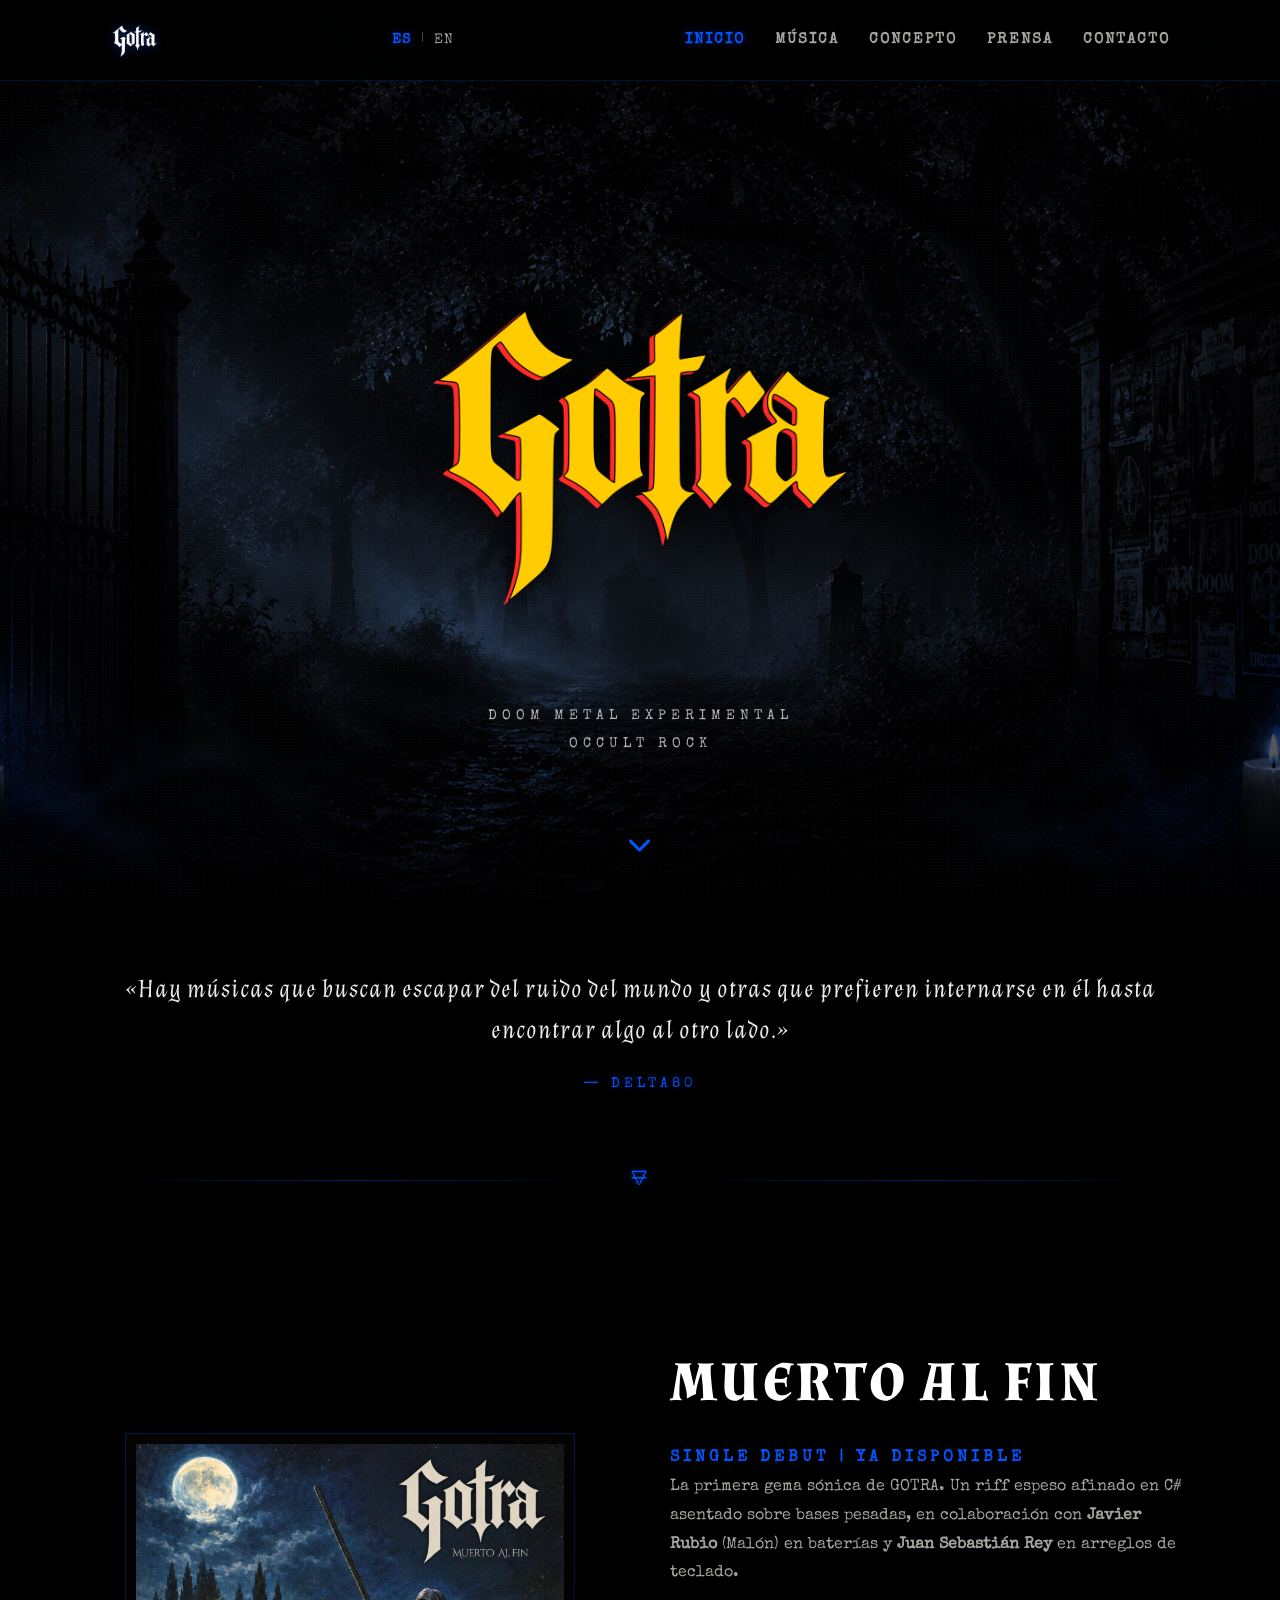
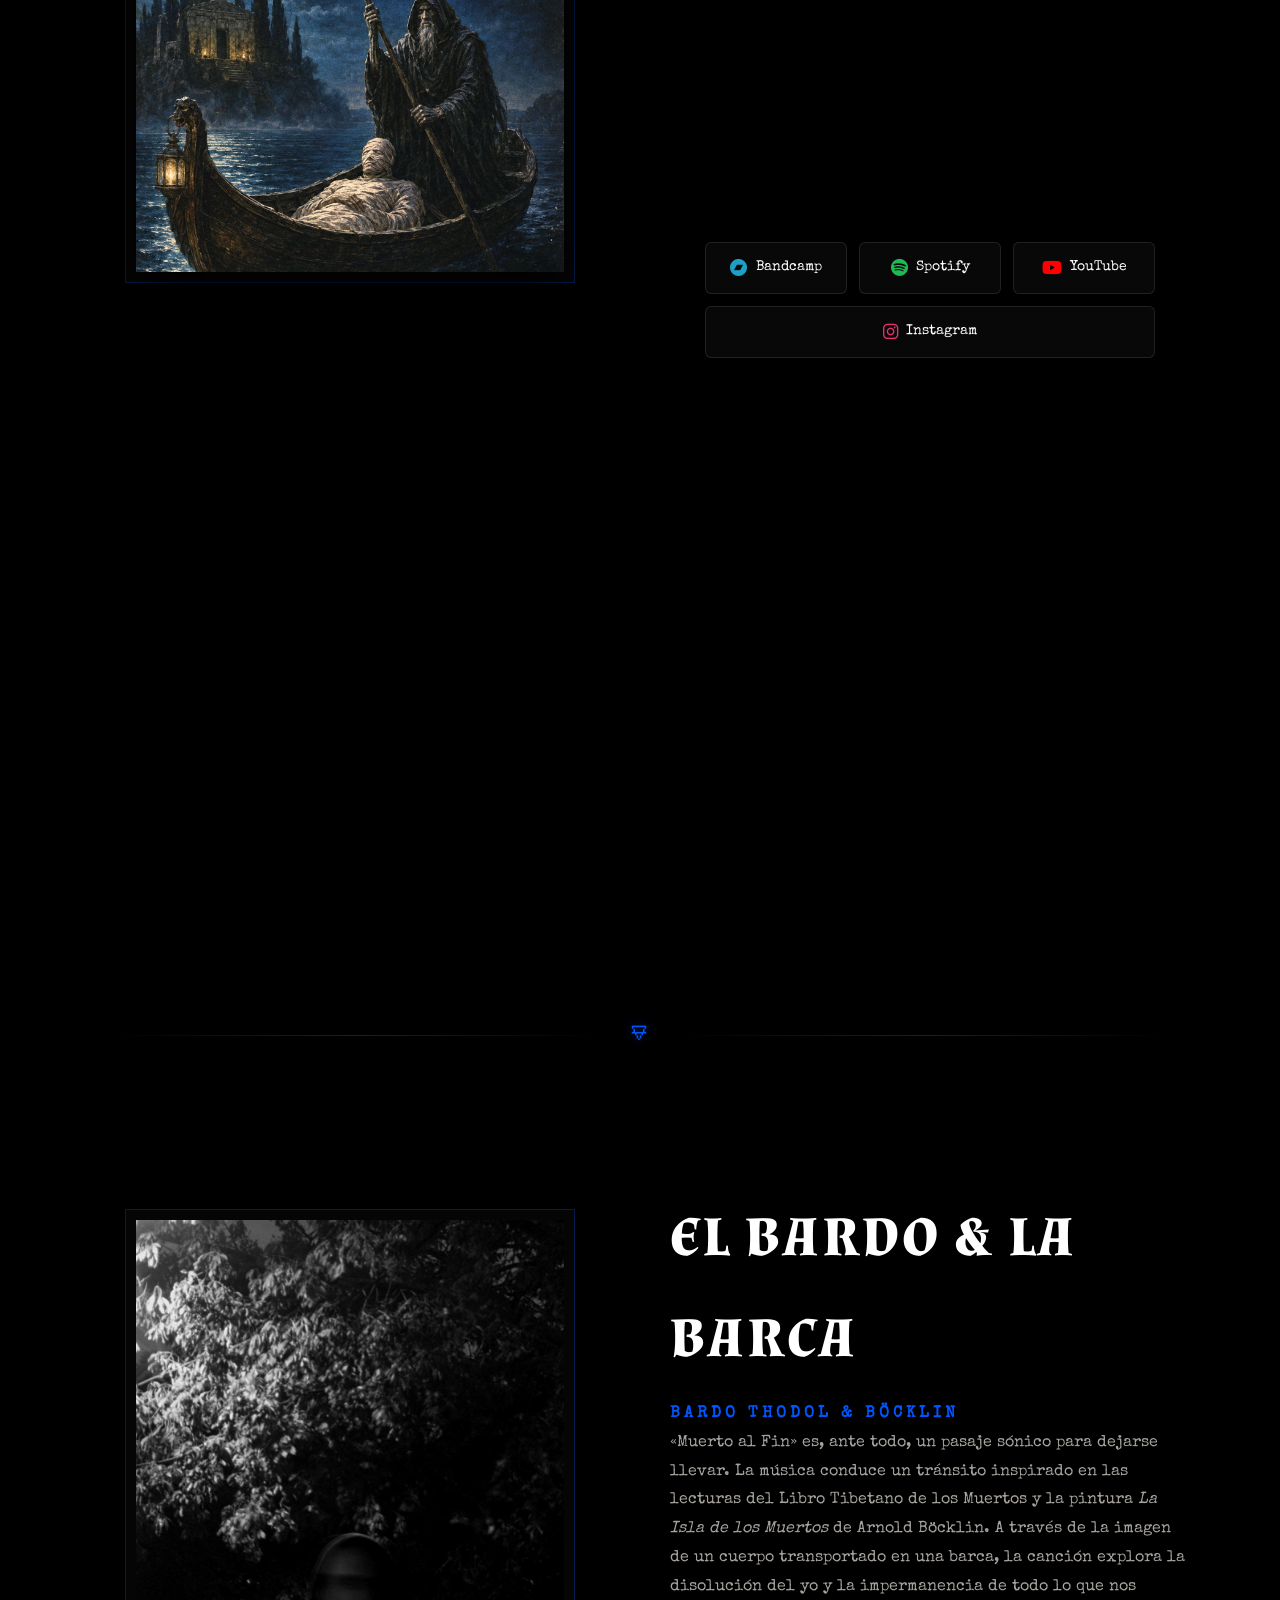
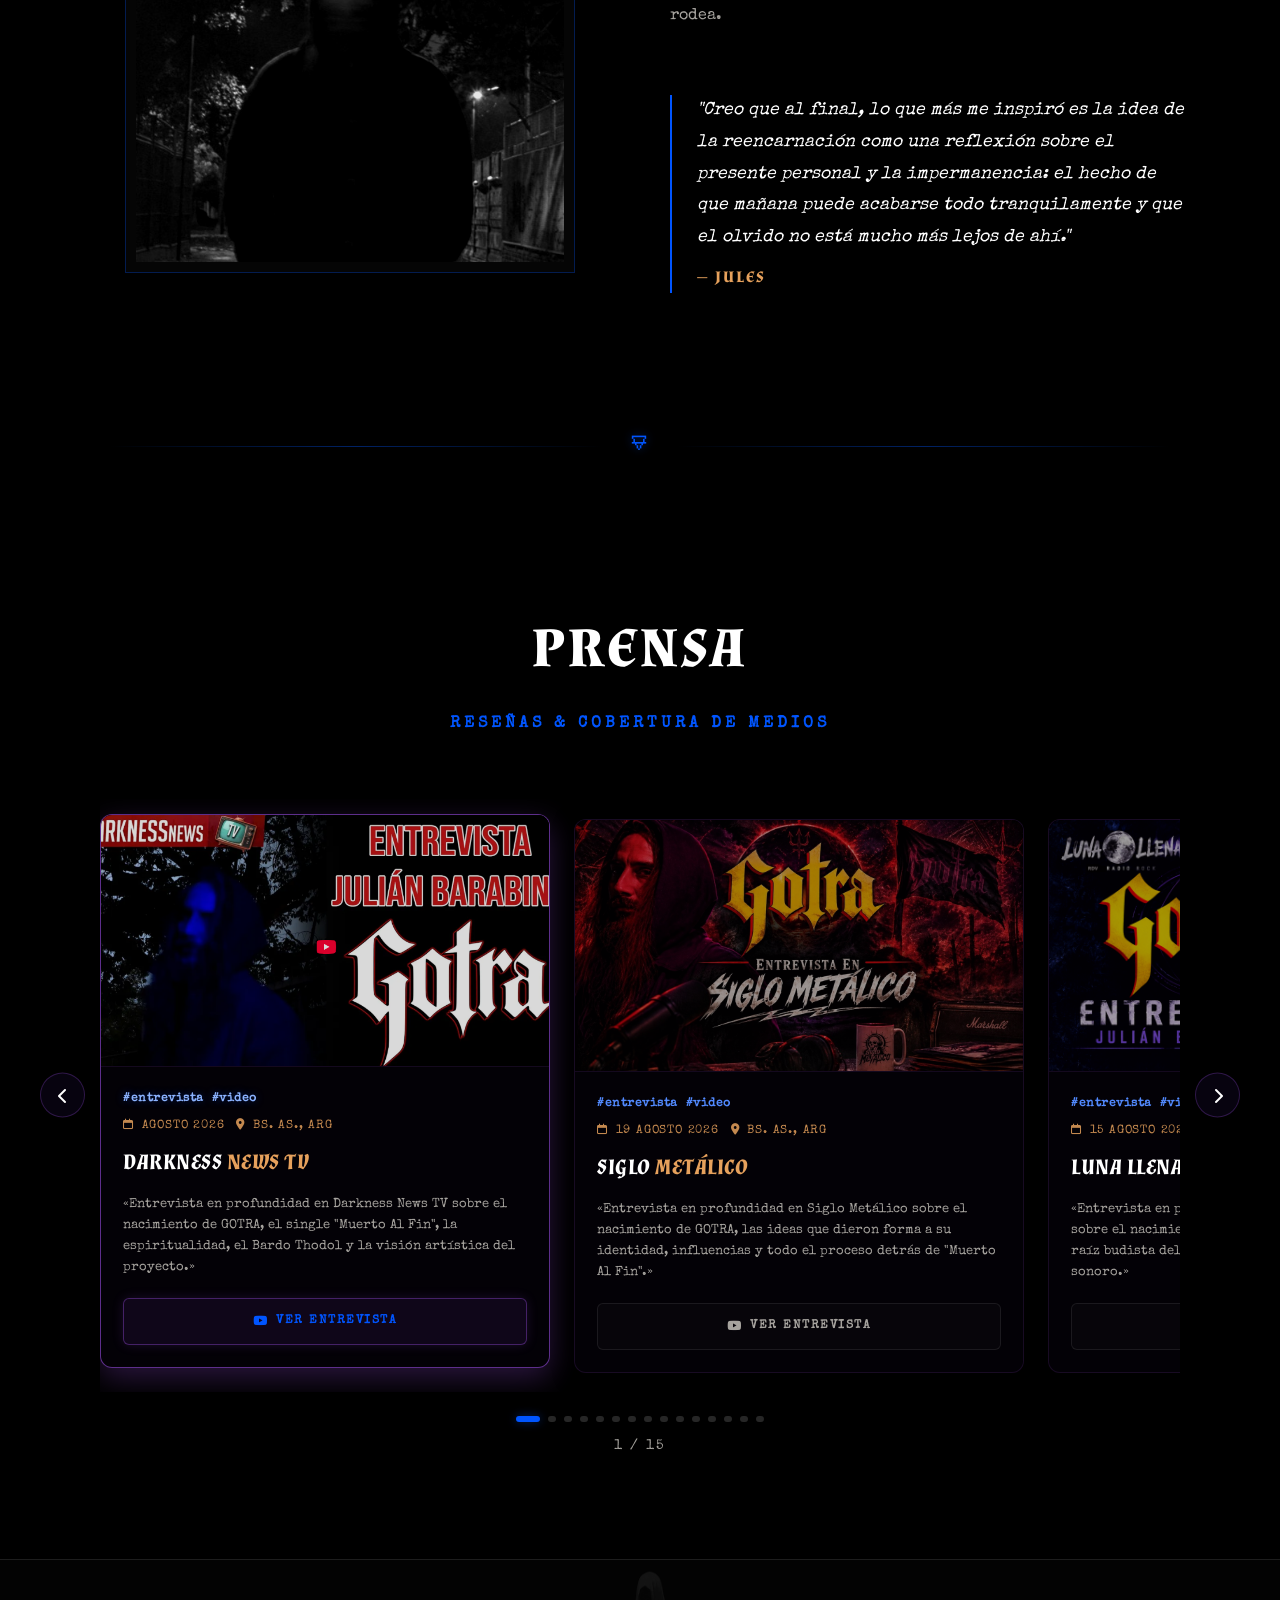
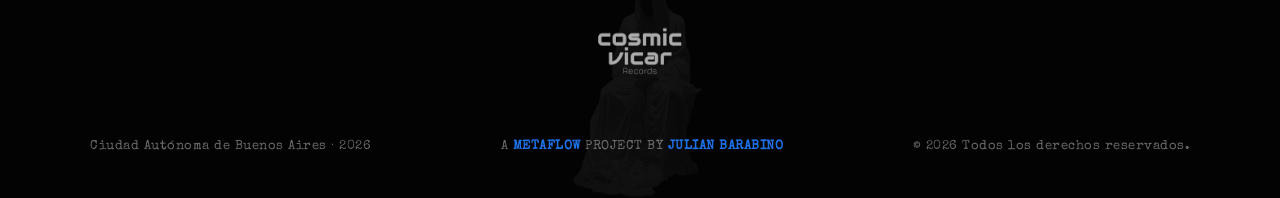
==== index.html @ 23498b98 "style(mobile-nav): refactorizar footer del menu hamburguesa con tipografia sutil y safe-area" ====
<!DOCTYPE html>
<html lang="es">

<head>
    <meta charset="UTF-8">
    <meta name="viewport" content="width=device-width, initial-scale=1.0, maximum-scale=5.0, user-scalable=1">
    <meta name="description"
        content="Sitio oficial de GOTRA. Proyecto de metal psicodélico & doom metal de Buenos Aires. Escuchá el single debut 'Muerto Al Fin' producido junto a Javier Rubio en batería.">
    <link rel="canonical" href="https://gotra.musica.ar/">

    <!-- Open Graph / Facebook / WhatsApp -->
    <meta property="og:type" content="website">
    <meta property="og:url" content="https://gotra.musica.ar/">
    <meta property="og:title" content="GOTRA | Metal Psicodélico & Doom | Sitio Oficial">
    <meta property="og:description" content="Sitio oficial de GOTRA. Proyecto de metal psicodélico & doom metal de Buenos Aires. Escuchá el single debut 'Muerto Al Fin' producido junto a Javier Rubio en batería.">
    <meta property="og:image" content="https://gotra.musica.ar/assets/instagram_perfil_rojo_amarillo.png">
    <meta property="og:image:alt" content="GOTRA - Metal Psicodélico & Doom">

    <!-- Twitter -->
    <meta property="twitter:card" content="summary_large_image">
    <meta property="twitter:url" content="https://gotra.musica.ar/">
    <meta property="twitter:title" content="GOTRA | Metal Psicodélico & Doom | Sitio Oficial">
    <meta property="twitter:description" content="Sitio oficial de GOTRA. Proyecto de metal psicodélico & doom metal de Buenos Aires. Escuchá el single debut 'Muerto Al Fin' producido junto a Javier Rubio en batería.">
    <meta property="twitter:image" content="https://gotra.musica.ar/assets/instagram_perfil_rojo_amarillo.png">

    <title>GOTRA | Metal Psicodélico & Doom | Sitio Oficial</title>

    <!-- Google Fonts: Almendra (Gótico/Ocultista) y Special Elite (Typewriter Vintage) -->
    <link rel="preconnect" href="https://fonts.googleapis.com">
    <link rel="preconnect" href="https://fonts.gstatic.com" crossorigin>
    <link
        href="https://fonts.googleapis.com/css2?family=Almendra:ital,wght@0,400;0,700;1,400;1,700&family=Special+Elite&display=swap"
        rel="stylesheet">

    <!-- FontAwesome for Icons -->
    <link rel="stylesheet" href="https://cdnjs.cloudflare.com/ajax/libs/font-awesome/6.4.0/css/all.min.css">

    <!-- Favicon -->
    <link rel="icon" type="image/png" sizes="96x96" href="assets/favicon/favicon-96x96.png" />
    <link rel="icon" type="image/x-icon" href="assets/favicon/favicon.ico" />
    <link rel="apple-touch-icon" sizes="180x180" href="assets/favicon/apple-touch-icon.png" />
    <link rel="manifest" href="assets/favicon/site.webmanifest" />

    <!-- Schema.org Structured Data (GOTRA / Julian Barabino / Metaflow Graph) -->
    <script type="application/ld+json">
    {
      "@context": "https://schema.org",
      "@graph": [
        {
          "@type": "MusicGroup",
          "@id": "https://gotra.musica.ar/#band",
          "name": "GOTRA",
          "url": "https://gotra.musica.ar/",
          "image": "https://gotra.musica.ar/assets/artwork.jpg",
          "genre": ["Doom Metal", "Experimental Metal", "Occult Rock", "Metal Psicodélico"],
          "description": "Sitio oficial de GOTRA - Metal psicodélico & doom metal de Buenos Aires. Escuchá el single debut 'Muerto Al Fin'.",
          "foundingLocation": {
            "@type": "Place",
            "name": "Ciudad Autónoma de Buenos Aires, Argentina"
          },
          "founder": {
            "@id": "http://julianbarabino.com.ar/#person"
          },
          "member": [
            {
              "@id": "http://julianbarabino.com.ar/#person"
            }
          ],
          "track": [
            {
              "@type": "MusicRecording",
              "name": "Muerto Al Fin",
              "url": "https://open.spotify.com/intl-es/track/2UCOZDUgg4SRNSMDpCtQ9O",
              "byArtist": {
                "@id": "https://gotra.musica.ar/#band"
              },
              "composer": {
                "@id": "http://julianbarabino.com.ar/#person"
              },
              "producer": {
                "@id": "http://julianbarabino.com.ar/#person"
              },
              "inAlbum": {
                "@type": "MusicSingle",
                "name": "Muerto Al Fin"
              }
            }
          ],
          "creator": {
            "@type": "Organization",
            "@id": "http://metaflow.com.ar/#organization",
            "name": "Metaflow",
            "url": "http://metaflow.com.ar/"
          },
          "sameAs": [
            "https://instagram.com/gotra.music",
            "https://gotramusic.bandcamp.com"
          ]
        },
        {
          "@type": "Person",
          "@id": "http://julianbarabino.com.ar/#person",
          "name": "Julián Barabino",
          "jobTitle": ["Creador", "Músico", "Compositor", "Guitarrista", "Cantante", "Intérprete", "Productor Musical"],
          "description": "Creador, compositor, vocalista, guitarrista, intérprete y productor del proyecto de metal GOTRA.",
          "url": "http://julianbarabino.com.ar",
          "sameAs": [
            "https://instagram.com/julesbarabino",
            "https://juleswineheart.musica.ar/"
          ]
        }
      ]
    }
    </script>

    <!-- Custom CSS -->
    <link rel="stylesheet" href="index.css?v=13">
</head>

<body class="theme-colour-purple">

    <!-- Analog Noise Overlay -->
    <div class="analog-noise"></div>

    <!-- Navigation Header -->
    <header class="main-header">
        <div class="header-container">
            <a href="#" class="logo" id="nav-logo"><img src="assets/gotra_logo_blanco_sombra_negra.png" alt="GOTRA" class="nav-logo-img"></a>
            
            <div class="header-actions">
                <!-- Selector de Idiomas Desktop -->
                <div class="lang-switch-container desktop-lang-switch">
                    <button class="lang-btn active" data-lang="es" aria-label="Cambiar idioma a Español">ES</button>
                    <span class="lang-divider">|</span>
                    <button class="lang-btn" data-lang="en" aria-label="Switch language to English">EN</button>
                </div>

                <button class="menu-toggle" aria-label="Abrir menú" id="btn-menu-toggle">
                    <i class="fa-solid fa-bars"></i>
                </button>
            </div>

            <nav class="nav-menu" id="main-nav">
                <!-- Marca de agua de fondo (Monje) para el menú móvil -->
                <div class="menu-monk-bg"></div>

                <!-- Selector de Idiomas Menú Móvil -->
                <div class="lang-switch-container mob-lang-switch">
                    <button class="lang-btn active" data-lang="es" aria-label="Cambiar idioma a Español">ES</button>
                    <span class="lang-divider">|</span>
                    <button class="lang-btn" data-lang="en" aria-label="Switch language to English">EN</button>
                </div>

                <ul>
                    <li><a href="#inicio" id="link-inicio" data-i18n="nav.home">Home</a></li>
                    <li><a href="#single" id="link-single" data-i18n="nav.music">Music</a></li>
                    <li><a href="#concepto" id="link-concepto" data-i18n="nav.concept">Concept</a></li>
                    <li><a href="#prensa" id="link-prensa" data-i18n="nav.press">Press</a></li>
                    <li><a href="contacto.html" id="link-contacto" data-i18n="nav.contact">Contact</a></li>
                </ul>

                <!-- Redes Sociales Menú Móvil -->
                <div class="mob-socials">
                    <a href="https://gotramusic.bandcamp.com/track/muerto-al-fin" target="_blank" rel="noopener noreferrer" aria-label="Bandcamp"><i class="fa-brands fa-bandcamp"></i></a>
                    <a href="https://instagram.com/gotra.music" target="_blank" rel="noopener noreferrer" aria-label="Instagram"><i class="fa-brands fa-instagram"></i></a>
                </div>

                <div class="mobile-nav-footer">
                    <p class="mob-footer-line">© 2026 GOTRA · Cosmic Vicar Records</p>
                    <p class="mob-footer-line">A <a href="http://metaflow.com.ar" target="_blank" rel="noopener noreferrer">Metaflow</a> Project by <a href="http://julianbarabino.com.ar" target="_blank" rel="noopener noreferrer">Julian Barabino</a></p>
                </div>
            </nav>
        </div>
    </header>

    <!-- Main Content -->
    <main>

        <!-- Hero Section with Responsive Background (gotra_bg_alter) -->
        <section id="inicio" class="hero-section">
            <div class="hero-overlay"></div>
            <div class="hero-content">
                <h1 class="hero-title-logo fade-in" id="main-title">
                    <span class="sr-only">GOTRA - Doom Metal Experimental &amp; Rock Psicodélico</span>
                    <img src="assets/gotra_logo_rojo_amarillo.png" alt="GOTRA - Metal Psicodélico & Doom" class="hero-logo-img" data-i18n-alt="hero.logoAlt">
                </h1>
                <p class="hero-subtitle fade-in" data-i18n-html="hero.subtitle">
                    <span>Doom Metal Experimental</span>
                    <span>Occult Rock</span>
                </p>
            </div>
            <div class="scroll-indicator">
                <i class="fa-solid fa-chevron-down animate-bounce"></i>
            </div>
        </section>

        <!-- Quote Banner Section (Delta80 Press Highlight) -->
        <section class="hero-quote-section fade-in">
            <div class="container hero-quote-container">
                <p class="hero-quote-text" data-i18n="quoteBanner.text">
                    «Hay músicas que buscan escapar del ruido del mundo y otras que prefieren internarse en él hasta encontrar algo al otro lado.»
                </p>
                <cite class="hero-quote-author">
                    — <span data-i18n="quoteBanner.source">Delta80</span>
                </cite>
            </div>
        </section>

        <!-- Diamond Separator 1 -->
        <div class="diamond-separator">
            <div class="diamond-line"></div>
            <div class="diamond-icon">🜃</div>
            <div class="diamond-line"></div>
        </div>

        <!-- Single Feature Section (Text & Artwork layout) -->
        <section id="single" class="section single-section">
            <div class="container">
                <div class="section-grid">
                    <div class="grid-image-column">
                        <div class="img-frame artwork-frame-single">
                            <img src="assets/artwork.jpg" alt="Arte de Tapa - Muerto Al Fin" class="lazy-img"
                                id="img-artwork-single" loading="lazy" width="600" height="600">
                        </div>
                    </div>

                    <div class="grid-text-column">
                        <h2 class="section-title text-left" data-i18n="single.title">Muerto Al Fin</h2>
                        <p class="section-subtitle" data-i18n="single.subtitle">Single Debut | Ya Disponible</p>

                        <p class="typewriter-text text-description" data-i18n-html="single.desc">
                            La primera gema sónica de GOTRA. Un riff espeso afinado en C# asentado sobre bases pesadas,
                            en colaboración con <strong>Javier Rubio</strong> (Malón) en baterías y <strong>Juan
                                Sebastián Rey</strong> en arreglos de teclado.
                        </p>

                        <!-- Spotify Embedded Player -->
                        <div class="spotify-embed-container">
                            <iframe style="border-radius:12px" src="https://open.spotify.com/embed/track/2UCOZDUgg4SRNSMDpCtQ9O?utm_source=generator&theme=0" width="100%" height="152" frameBorder="0" allowfullscreen="" allow="autoplay; clipboard-write; encrypted-media; fullscreen; picture-in-picture" loading="lazy"></iframe>
                        </div>

                        <!-- Streaming Platform Links -->
                        <div class="streaming-platforms">
                            <a href="https://gotramusic.bandcamp.com/track/muerto-al-fin" target="_blank" rel="noopener noreferrer" class="platform-link bandcamp" aria-label="Escuchar en Bandcamp" data-i18n-aria="single.bandcampAria">
                                <i class="fa-brands fa-bandcamp"></i> <span data-i18n="single.listenBandcamp">Bandcamp</span>
                            </a>
                            <a href="https://open.spotify.com/intl-es/track/2UCOZDUgg4SRNSMDpCtQ9O?si=fb5a109384c24230" target="_blank" rel="noopener noreferrer" class="platform-link spotify" aria-label="Escuchar en Spotify" data-i18n-aria="single.spotifyAria">
                                <i class="fa-brands fa-spotify"></i> <span data-i18n="single.listenSpotify">Spotify</span>
                            </a>
                            <a href="https://music.youtube.com/watch?v=FOZX-vjR3Bw&si=p5SGib8PUA7EEjrf" target="_blank" rel="noopener noreferrer" class="platform-link youtube" aria-label="Escuchar en YouTube" data-i18n-aria="single.youtubeAria">
                                <i class="fa-brands fa-youtube"></i> <span data-i18n="single.listenYoutube">YouTube</span>
                            </a>
                            <a href="https://instagram.com/gotra.music" target="_blank" rel="noopener noreferrer" class="platform-link instagram" id="btn-instagram-follow" aria-label="Seguir en Instagram">
                                <i class="fa-brands fa-instagram"></i> <span>Instagram</span>
                            </a>
                        </div>
                    </div>
                </div>
            </div>
        </section>

        <!-- Mid-Page Visual Banner (IMG_5992) -->
        <section class="visual-banner" style="background-image: url('assets/img_5992.jpg');">
            <div class="banner-overlay"></div>
        </section>

        <!-- Diamond Separator 2 -->
        <div class="diamond-separator">
            <div class="diamond-line"></div>
            <div class="diamond-icon">🜃</div>
            <div class="diamond-line"></div>
        </div>

        <!-- Concept Section (Text & Image layout, featuring IMG_6014) -->
        <section id="concepto" class="section concept-section">
            <div class="container">
                <div class="section-grid invert-mobile">
                    <div class="grid-image-column">
                        <div class="img-frame">
                            <img src="assets/img_6014.jpg" alt="GOTRA - Sesión de Fotos" class="lazy-img"
                                id="img-band-2" loading="lazy" width="800" height="1200">
                        </div>
                    </div>

                    <div class="grid-text-column">
                        <h2 class="section-title text-left" data-i18n="concept.title">El Bardo & La Barca</h2>
                        <p class="section-subtitle" data-i18n="concept.subtitle">Bardo Thodol & Böcklin</p>

                        <p class="typewriter-text text-description" data-i18n-html="concept.desc">
                            «Muerto al Fin» es, ante todo, un pasaje sónico para dejarse llevar. La música conduce un tránsito inspirado en las lecturas del Libro Tibetano de los Muertos y la pintura <em>La Isla de los Muertos</em> de Arnold Böcklin. A través de la imagen de un cuerpo transportado en una barca, la canción explora la disolución del yo y la impermanencia de todo lo que nos rodea.
                        </p>

                        <div class="artist-quote">
                            <blockquote data-i18n="concept.quote">
                                "Creo que al final, lo que más me inspiró es la idea de la reencarnación como una reflexión sobre el presente personal y la impermanencia: el hecho de que mañana puede acabarse todo tranquilamente y que el olvido no está mucho más lejos de ahí."
                            </blockquote>
                            <cite data-i18n="concept.author">— Jules</cite>
                        </div>
                    </div>
                </div>
            </div>
        </section>

        <!-- Diamond Separator 3 -->
        <div class="diamond-separator">
            <div class="diamond-line"></div>
            <div class="diamond-icon">🜃</div>
            <div class="diamond-line"></div>
        </div>

        <!-- Press Section (Reseñas & Notas en Carrusel) -->
        <section id="prensa" class="section press-section">
            <div class="container">
                <div class="section-header">
                    <h2 class="section-title" data-i18n="press.title">Prensa</h2>
                    <p class="section-subtitle" data-i18n="press.subtitle">Reseñas & Cobertura de Medios</p>
                </div>

                <div class="press-carousel-wrapper">
                    <button class="carousel-control prev" id="btn-press-prev" aria-label="Anterior" data-i18n-aria="press.prevAria">
                        <i class="fa-solid fa-chevron-left"></i>
                    </button>
                    
                    <div class="press-carousel" id="press-carousel">
                        <!-- Ficha 1: Darkness News TV (Entrevista en Video) - 20 Agosto 2026 -->
                        <div class="press-card snap-item active">
                            <div class="press-card-image">
                                <img src="assets/darknessNews_entrevista_gotra.png" alt="GOTRA - Entrevista en Darkness News TV con Julián Barabino" loading="lazy" width="600" height="338">
                            </div>
                            <div class="press-card-content">
                                <div class="press-card-hashtags">
                                    <span class="press-hashtag">#entrevista</span>
                                    <span class="press-hashtag">#video</span>
                                </div>
                                <div class="press-card-meta">
                                    <span><i class="fa-regular fa-calendar"></i> Agosto 2026</span>
                                    <span><i class="fa-solid fa-location-dot"></i> Bs. As., ARG</span>
                                </div>
                                <h3 class="press-card-title">Darkness <span class="title-accent">News TV</span></h3>
                                <p class="press-card-desc" data-i18n="press.cardDarknessTvDesc">«Entrevista en profundidad en Darkness News TV sobre el nacimiento de GOTRA, el single "Muerto Al Fin", la espiritualidad, el Bardo Thodol y la visión artística del proyecto.»</p>
                                <a href="https://www.youtube.com/watch?v=AbtFLvvt9aA" target="_blank" rel="noopener noreferrer" class="btn-press">
                                    <i class="fa-brands fa-youtube"></i> <span data-i18n="press.watchInterview">Ver Entrevista</span>
                                </a>
                            </div>
                        </div>

                        <!-- Ficha 2: Siglo Metálico (Entrevista en Video) - 19 Agosto 2026 -->
                        <div class="press-card snap-item">
                            <div class="press-card-image">
                                <img src="assets/img_siglo_metalico.jpg" alt="GOTRA - Entrevista en Siglo Metálico con Julián Barabino" loading="lazy" width="600" height="338">
                            </div>
                            <div class="press-card-content">
                                <div class="press-card-hashtags">
                                    <span class="press-hashtag">#entrevista</span>
                                    <span class="press-hashtag">#video</span>
                                </div>
                                <div class="press-card-meta">
                                    <span><i class="fa-regular fa-calendar"></i> 19 Agosto 2026</span>
                                    <span><i class="fa-solid fa-location-dot"></i> Bs. As., ARG</span>
                                </div>
                                <h3 class="press-card-title">Siglo <span class="title-accent">Metálico</span></h3>
                                <p class="press-card-desc" data-i18n="press.cardSigloMetalicoDesc">«Entrevista en profundidad en Siglo Metálico sobre el nacimiento de GOTRA, las ideas que dieron forma a su identidad, influencias y todo el proceso detrás de "Muerto Al Fin".»</p>
                                <a href="https://youtu.be/QpPMN2U306M" target="_blank" rel="noopener noreferrer" class="btn-press">
                                    <i class="fa-brands fa-youtube"></i> <span data-i18n="press.watchInterview">Ver Entrevista</span>
                                </a>
                            </div>
                        </div>

                        <!-- Ficha 3: Luna Llena (RDV Radio Rock) - 15 Agosto 2026 -->
                        <div class="press-card snap-item">
                            <div class="press-card-image">
                                <img src="assets/gotra_entrevista_LunaLlena.png" alt="GOTRA - Entrevista en Luna Llena (RDV Radio Rock) con Julián Barabino" loading="lazy" width="600" height="338">
                            </div>
                            <div class="press-card-content">
                                <div class="press-card-hashtags">
                                    <span class="press-hashtag">#entrevista</span>
                                    <span class="press-hashtag">#video</span>
                                </div>
                                <div class="press-card-meta">
                                    <span><i class="fa-regular fa-calendar"></i> 15 Agosto 2026</span>
                                    <span><i class="fa-solid fa-location-dot"></i> Bs. As., ARG</span>
                                </div>
                                <h3 class="press-card-title">Luna Llena <span class="title-accent">· RDV</span></h3>
                                <p class="press-card-desc" data-i18n="press.cardLunaLlenaDesc">«Entrevista en profundidad en Luna Llena (RDV Radio Rock) sobre el nacimiento de GOTRA, las influencias de los 70, la raíz budista del proyecto y la composición como refugio sonoro.»</p>
                                <a href="https://youtu.be/uHuvZXlw1BY" target="_blank" rel="noopener noreferrer" class="btn-press">
                                    <i class="fa-brands fa-youtube"></i> <span data-i18n="press.watchInterview">Ver Entrevista</span>
                                </a>
                            </div>
                        </div>

                        <!-- Ficha 4: Music Extreme (Entrevista en Video) - Agosto 2026 -->
                        <div class="press-card snap-item">
                            <div class="press-card-image">
                                <img src="assets/gotra_entrevista_musicextreme.png" alt="GOTRA - Entrevista en Music Extreme con Julián Barabino" loading="lazy" width="600" height="338">
                            </div>
                            <div class="press-card-content">
                                <div class="press-card-hashtags">
                                    <span class="press-hashtag">#entrevista</span>
                                    <span class="press-hashtag">#video</span>
                                </div>
                                <div class="press-card-meta">
                                    <span><i class="fa-regular fa-calendar"></i> Agosto 2026</span>
                                    <span><i class="fa-solid fa-location-dot"></i> Bs. As., ARG</span>
                                </div>
                                <h3 class="press-card-title">Music <span class="title-accent">Extreme</span></h3>
                                <p class="press-card-desc" data-i18n="press.cardMusicExtremeDesc">«Entrevista en profundidad en Music Extreme junto a Julián Barabino, explorando la génesis de GOTRA, el sonido doom psicodélico y el concepto detrás de "Muerto Al Fin".»</p>
                                <a href="https://www.youtube.com/watch?v=ouDHngUAKNk" target="_blank" rel="noopener noreferrer" class="btn-press">
                                    <i class="fa-brands fa-youtube"></i> <span data-i18n="press.watchInterview">Ver Entrevista</span>
                                </a>
                            </div>
                        </div>

                        <!-- Ficha 5: Metalargentum Radio (Entrevista) - Agosto 2026 -->
                        <div class="press-card snap-item">
                            <div class="press-card-image">
                                <img src="assets/entrevista_metalArgentum_gotra.png" alt="GOTRA - Entrevista en Metalargentum Radio con Julián Barabino" loading="lazy" width="600" height="338">
                            </div>
                            <div class="press-card-content">
                                <div class="press-card-hashtags">
                                    <span class="press-hashtag">#entrevista</span>
                                    <span class="press-hashtag">#video</span>
                                </div>
                                <div class="press-card-meta">
                                    <span><i class="fa-regular fa-calendar"></i> Agosto 2026</span>
                                    <span><i class="fa-solid fa-location-dot"></i> Bs. As., ARG</span>
                                </div>
                                <h3 class="press-card-title">Metalargentum <span class="title-accent">Radio</span></h3>
                                <p class="press-card-desc" data-i18n="press.cardMetalargentumRadioDesc">«Entrevista en profundidad en Metalargentum Radio sobre el nacimiento de GOTRA, el single "Muerto Al Fin", la inspiración en el Bardo Thodol y La Isla de los Muertos, y la búsqueda de un sonido valvular y analógico.»</p>
                                <a href="https://www.youtube.com/watch?v=_xjWhh6Pw_I&t=2211s" target="_blank" rel="noopener noreferrer" class="btn-press">
                                    <i class="fa-brands fa-youtube"></i> <span data-i18n="press.watchInterview">Ver Entrevista</span>
                                </a>
                            </div>
                        </div>

                        <!-- Ficha 6: Los Colores del Metal (Sonidos FM) - Agosto 2026 -->
                        <div class="press-card snap-item">
                            <div class="press-card-image">
                                <img src="assets/img_6002.jpg" alt="GOTRA - Entrevista en Los Colores del Metal (Sonidos FM Berazategui)" loading="lazy" width="600" height="400">
                            </div>
                            <div class="press-card-content">
                                <div class="press-card-hashtags">
                                    <span class="press-hashtag">#entrevista</span>
                                    <span class="press-hashtag">#video</span>
                                </div>
                                <div class="press-card-meta">
                                    <span><i class="fa-regular fa-calendar"></i> Agosto 2026</span>
                                    <span><i class="fa-solid fa-location-dot"></i> Berazategui, ARG</span>
                                </div>
                                <h3 class="press-card-title">Los Colores <span class="title-accent">del Metal</span></h3>
                                <p class="press-card-desc" data-i18n="press.cardColoresMetalDesc">«Entrevista telefónica en vivo en "Los Colores del Metal" (Sonidos FM, Berazategui), conversando sobre el nacimiento de GOTRA, el concepto y el lanzamiento de "Muerto Al Fin".»</p>
                                <a href="https://www.youtube.com/live/xrij-LMxK8w?si=-RvTAbN0_sEYOVx8" target="_blank" rel="noopener noreferrer" class="btn-press">
                                    <i class="fa-brands fa-youtube"></i> <span data-i18n="press.watchInterview">Ver Entrevista</span>
                                </a>
                            </div>
                        </div>

                        <!-- Ficha 7: Delta 80 Entrevista - Agosto 2026 -->
                        <div class="press-card snap-item">
                            <div class="press-card-image">
                                <img src="assets/img_5992.jpg" alt="GOTRA - Entrevista en Delta 80: La música como territorio de búsqueda" loading="lazy" width="600" height="400">
                            </div>
                            <div class="press-card-content">
                                <div class="press-card-hashtags">
                                    <span class="press-hashtag">#entrevista</span>
                                    <span class="press-hashtag">#nota</span>
                                </div>
                                <div class="press-card-meta">
                                    <span><i class="fa-regular fa-calendar"></i> Agosto 2026</span>
                                    <span><i class="fa-solid fa-location-dot"></i> Bs. As., ARG</span>
                                </div>
                                <h3 class="press-card-title">Delta <span class="title-accent">80</span></h3>
                                <p class="press-card-desc" data-i18n="press.cardDeltaInterviewDesc">«"Gotra: la música como territorio de búsqueda". Entrevista en profundidad sobre el proceso creativo de "Muerto Al Fin", la transformación y el esoterismo.»</p>
                                <a href="https://www.delta80.com.ar/gotra-la-musica-como-territorio-de-busqueda/" target="_blank" rel="noopener noreferrer" class="btn-press">
                                    <i class="fa-solid fa-arrow-up-right-from-square"></i> <span data-i18n="press.readArticle">Leer Artículo</span>
                                </a>
                            </div>
                        </div>

                        <!-- Ficha 8: Los Guardianes Ciegos (Entrevista Exclusiva) - Agosto 2026 -->
                        <div class="press-card snap-item">
                            <div class="press-card-image">
                                <img src="assets/gotra_guardianes_ciegos.webp" alt="GOTRA - Entrevista en Los Guardianes Ciegos con Julián Barabino" loading="lazy" width="600" height="337">
                            </div>
                            <div class="press-card-content">
                                <div class="press-card-hashtags">
                                    <span class="press-hashtag">#entrevista</span>
                                    <span class="press-hashtag">#exclusiva</span>
                                </div>
                                <div class="press-card-meta">
                                    <span><i class="fa-regular fa-calendar"></i> Agosto 2026</span>
                                    <span><i class="fa-solid fa-location-dot"></i> Bs. As., ARG</span>
                                </div>
                                <h3 class="press-card-title">Los Guardianes <span class="title-accent">Ciegos</span></h3>
                                <p class="press-card-desc" data-i18n="press.cardGuardianesCiegosDesc">«"Hacer consciente la oscuridad desde la música y la distorsión". Entrevista en profundidad sobre la raíz espiritual de GOTRA, Jung, el Bardo Thodol y "Muerto Al Fin".»</p>
                                <a href="prensa/los-guardianes-ciegos.html" class="btn-press">
                                    <i class="fa-solid fa-book-open"></i> <span data-i18n="press.readFullInterview">Leer Entrevista</span>
                                </a>
                            </div>
                        </div>

                        <!-- Ficha 9: Skorpio Metal - Agosto 2026 -->
                        <div class="press-card snap-item">
                            <div class="press-card-image">
                                <img src="assets/artwork.jpg" alt="GOTRA - Muerto Al Fin Single Debut - Reseña en Skorpio Metal" loading="lazy" width="600" height="600">
                            </div>
                            <div class="press-card-content">
                                <div class="press-card-hashtags">
                                    <span class="press-hashtag">#noticias</span>
                                    <span class="press-hashtag">#nota</span>
                                </div>
                                <div class="press-card-meta">
                                    <span><i class="fa-regular fa-calendar"></i> Agosto 2026</span>
                                    <span><i class="fa-solid fa-location-dot"></i> Bs. As., ARG</span>
                                </div>
                                <h3 class="press-card-title">Skorpio <span class="title-accent">Metal</span></h3>
                                <p class="press-card-desc" data-i18n="press.cardSkorpioDesc">«GOTRA debuta con "Muerto Al Fin", su primer single junto a Javier Rubio de Malón.»</p>
                                <a href="https://skorpiometal.blogspot.com/2026/08/gotra-debuta-con-muerto-al-fin-su.html" target="_blank" rel="noopener noreferrer" class="btn-press">
                                    <i class="fa-solid fa-arrow-up-right-from-square"></i> <span data-i18n="press.readArticle">Leer Artículo</span>
                                </a>
                            </div>
                        </div>

                        <!-- Ficha 10: TNT Radio Rock - Agosto 2026 -->
                        <div class="press-card snap-item">
                            <div class="press-card-image">
                                <img src="assets/gotra_logo_1200x675.png" alt="GOTRA - Logotipo Oficial - Noticia en TNT Radio Rock España" loading="lazy" width="1200" height="675">
                            </div>
                            <div class="press-card-content">
                                <div class="press-card-hashtags">
                                    <span class="press-hashtag">#noticias</span>
                                    <span class="press-hashtag">#nota</span>
                                </div>
                                <div class="press-card-meta">
                                    <span><i class="fa-regular fa-calendar"></i> Agosto 2026</span>
                                    <span><i class="fa-solid fa-earth-americas"></i> España</span>
                                </div>
                                <h3 class="press-card-title">TNT Radio <span class="title-accent">Rock</span></h3>
                                <p class="press-card-desc" data-i18n="press.cardTntDesc">«JULES inicia una nueva etapa con GOTRA y presenta el intenso debut de "Muerto Al Fin".»</p>
                                <a href="https://tntradiorock.com/jules-inicia-una-nueva-etapa-con-gotra-y-presenta-el-intenso-debut-de-muerto-al-fin/" target="_blank" rel="noopener noreferrer" class="btn-press">
                                    <i class="fa-solid fa-arrow-up-right-from-square"></i> <span data-i18n="press.readArticle">Leer Artículo</span>
                                </a>
                            </div>
                        </div>

                        <!-- Ficha 11: Darkness News - Agosto 2026 -->
                        <div class="press-card snap-item">
                            <div class="press-card-image">
                                <img src="assets/img_5992.jpg" alt="GOTRA Doom Metal & Rock Psicodélico - Cobertura en Darkness News" loading="lazy" width="600" height="400">
                            </div>
                            <div class="press-card-content">
                                <div class="press-card-hashtags">
                                    <span class="press-hashtag">#noticias</span>
                                    <span class="press-hashtag">#nota</span>
                                </div>
                                <div class="press-card-meta">
                                    <span><i class="fa-regular fa-calendar"></i> Agosto 2026</span>
                                    <span><i class="fa-solid fa-location-dot"></i> Bs. As., ARG</span>
                                </div>
                                <h3 class="press-card-title">Darkness <span class="title-accent">News</span></h3>
                                <p class="press-card-desc" data-i18n="press.card3Desc">«Gotra presenta el single debut «Muerto al Fin» en colaboración con Javier Rubio (Malón).»</p>
                                <a href="https://darknessnews.com/gotra-single-debut-muerto-al-fin/" target="_blank" rel="noopener noreferrer" class="btn-press">
                                    <i class="fa-solid fa-arrow-up-right-from-square"></i> <span data-i18n="press.readArticle">Leer Artículo</span>
                                </a>
                            </div>
                        </div>

                        <!-- Ficha 12: Revista Buff - Agosto 2026 -->
                        <div class="press-card snap-item">
                            <div class="press-card-image">
                                <img src="assets/artwork.jpg" alt="Arte de tapa Muerto Al Fin de GOTRA - Reseña en Revista Buff" loading="lazy" width="600" height="600">
                            </div>
                            <div class="press-card-content">
                                <div class="press-card-hashtags">
                                    <span class="press-hashtag">#noticias</span>
                                    <span class="press-hashtag">#nota</span>
                                </div>
                                <div class="press-card-meta">
                                    <span><i class="fa-regular fa-calendar"></i> Agosto 2026</span>
                                    <span><i class="fa-solid fa-location-dot"></i> Bs. As., ARG</span>
                                </div>
                                <h3 class="press-card-title">Revista <span class="title-accent">Buff</span></h3>
                                <p class="press-card-desc" data-i18n="press.card2Desc">«GOTRA debuta con "Muerto Al Fin", la nueva apuesta pesada de Julián Barabino.»</p>
                                <a href="https://revistabuff.blogspot.com/2026/08/gotra-debuta-con-muerto-al-fin-la-nueva.html" target="_blank" rel="noopener noreferrer" class="btn-press">
                                    <i class="fa-solid fa-arrow-up-right-from-square"></i> <span data-i18n="press.readArticle">Leer Artículo</span>
                                </a>
                            </div>
                        </div>

                        <!-- Ficha 13: Hagamos Ruido, Somos Rock - 2 Agosto 2026 -->
                        <div class="press-card snap-item">
                            <div class="press-card-image">
                                <img src="assets/img_6002.jpg" alt="Julián Barabino (JULES) líder de GOTRA - Noticia en Hagamos Ruido Somos Rock" loading="lazy" width="600" height="400">
                            </div>
                            <div class="press-card-content">
                                <div class="press-card-hashtags">
                                    <span class="press-hashtag">#noticias</span>
                                    <span class="press-hashtag">#nota</span>
                                </div>
                                <div class="press-card-meta">
                                    <span><i class="fa-regular fa-calendar"></i> Agosto 2026</span>
                                    <span><i class="fa-solid fa-location-dot"></i> Bs. As., ARG</span>
                                </div>
                                <h3 class="press-card-title">Hagamos Ruido, <span class="title-accent">Somos Rock</span></h3>
                                <p class="press-card-desc" data-i18n="press.card1Desc">«Gotra: Metal Psicodélico con "Muerto al Fin" ft. Javier Rubio. El nuevo proyecto de Julián Barabino fusiona doom, esoterismo y rock de los 70.»</p>
                                <a href="https://hagamosruidosomosrock.com/2026/08/02/gotra-metal-psicodelico-con-muerto-al-fin-ft-javier-rubio/" target="_blank" rel="noopener noreferrer" class="btn-press">
                                    <i class="fa-solid fa-arrow-up-right-from-square"></i> <span data-i18n="press.readArticle">Leer Artículo</span>
                                </a>
                            </div>
                        </div>

                        <!-- Ficha 14: Delta 80 (Reseña) - Julio 2026 -->
                        <div class="press-card snap-item">
                            <div class="press-card-image">
                                <img src="assets/img_5976_byn.jpg" alt="GOTRA Sesión Fotográfica Blanco y Negro - Reseña en Delta 80" loading="lazy" width="600" height="400">
                            </div>
                            <div class="press-card-content">
                                <div class="press-card-hashtags">
                                    <span class="press-hashtag">#reseña</span>
                                    <span class="press-hashtag">#nota</span>
                                </div>
                                <div class="press-card-meta">
                                    <span><i class="fa-regular fa-calendar"></i> Julio 2026</span>
                                    <span><i class="fa-solid fa-location-dot"></i> Bs. As., ARG</span>
                                </div>
                                <h3 class="press-card-title">Delta <span class="title-accent">80</span></h3>
                                <p class="press-card-desc" data-i18n="press.card4Desc">«Gotra: doom, psicodelia y esoterismo para atravesar la muerte y volver a despertar. Un nuevo proyecto que cruza la densidad del doom con la psicodelia de los años 70.»</p>
                                <a href="https://www.delta80.com.ar/gotra-doom-psicodelia-y-esoterismo-para-atravesar-la-muerte-y-volver-a-despertar/" target="_blank" rel="noopener noreferrer" class="btn-press">
                                    <i class="fa-solid fa-arrow-up-right-from-square"></i> <span data-i18n="press.readArticle">Leer Artículo</span>
                                </a>
                            </div>
                        </div>

                        <!-- Ficha 15: Metal Argentum (Noticia) - Julio 2026 -->
                        <div class="press-card snap-item">
                            <div class="press-card-image">
                                <img src="assets/img_6014.jpg" alt="JULES de GOTRA Metal Psicodélico - Entrevista en Metal Argentum Radio" loading="lazy" width="600" height="400">
                            </div>
                            <div class="press-card-content">
                                <div class="press-card-hashtags">
                                    <span class="press-hashtag">#noticias</span>
                                    <span class="press-hashtag">#nota</span>
                                </div>
                                <div class="press-card-meta">
                                    <span><i class="fa-regular fa-calendar"></i> Julio 2026</span>
                                    <span><i class="fa-solid fa-location-dot"></i> Bs. As., ARG</span>
                                </div>
                                <h3 class="press-card-title">Metal <span class="title-accent">Argentum</span></h3>
                                <p class="press-card-desc" data-i18n="press.card5Desc">«Julián Barabino oficializó GOTRA, su nueva propuesta que fusiona la densidad del doom, el rock psicodélico de los setenta y una fuerte impronta esotérica.»</p>
                                <a href="https://www.metalargentumradio.com.ar/noticias/julian-barabino-presenta-gotra-nuevo-proyecto/" target="_blank" rel="noopener noreferrer" class="btn-press">
                                    <i class="fa-solid fa-arrow-up-right-from-square"></i> <span data-i18n="press.readArticle">Leer Artículo</span>
                                </a>
                            </div>
                        </div>
                    </div>

                    <button class="carousel-control next" id="btn-press-next" aria-label="Siguiente" data-i18n-aria="press.nextAria">
                        <i class="fa-solid fa-chevron-right"></i>
                    </button>
                </div>

                <!-- Bullets Paginación Móvil/Escritorio -->
                <div class="carousel-indicators" id="carousel-indicators">
                    <button class="indicator-dot active" data-slide="0" aria-label="Nota 1"></button>
                    <button class="indicator-dot" data-slide="1" aria-label="Nota 2"></button>
                    <button class="indicator-dot" data-slide="2" aria-label="Nota 3"></button>
                    <button class="indicator-dot" data-slide="3" aria-label="Nota 4"></button>
                    <button class="indicator-dot" data-slide="4" aria-label="Nota 5"></button>
                    <button class="indicator-dot" data-slide="5" aria-label="Nota 6"></button>
                    <button class="indicator-dot" data-slide="6" aria-label="Nota 7"></button>
                    <button class="indicator-dot" data-slide="7" aria-label="Nota 8"></button>
                    <button class="indicator-dot" data-slide="8" aria-label="Nota 9"></button>
                    <button class="indicator-dot" data-slide="9" aria-label="Nota 10"></button>
                    <button class="indicator-dot" data-slide="10" aria-label="Nota 11"></button>
                    <button class="indicator-dot" data-slide="11" aria-label="Nota 12"></button>
                    <button class="indicator-dot" data-slide="12" aria-label="Nota 13"></button>
                    <button class="indicator-dot" data-slide="13" aria-label="Nota 14"></button>
                    <button class="indicator-dot" data-slide="14" aria-label="Nota 15"></button>
                </div>
                <div class="carousel-counter" id="carousel-counter">1 / 15</div>
            </div>
        </section>

    </main>

    <!-- Footer -->
    <footer class="main-footer">
        <!-- Marca de agua de fondo (Monje) -->
        <div class="footer-monk-bg"></div>

        <div class="container label-logo-container">
            <img src="assets/cvr_logo.png" alt="Cosmic Vicar Records" class="label-logo-img" loading="lazy" width="200" height="80">
        </div>
        <div class="container footer-content">
            <span class="footer-left" data-i18n="footer.location">Ciudad Autónoma de Buenos Aires · 2026</span>
            <span class="footer-center">
                A <a href="http://metaflow.com.ar" target="_blank" rel="noopener noreferrer" class="blue-link">METAFLOW</a> PROJECT BY <a
                    href="http://julianbarabino.com.ar" target="_blank" rel="noopener noreferrer" class="blue-link">JULIAN BARABINO</a>
            </span>
            <span class="footer-right" data-i18n="footer.rights">© 2026 Todos los derechos reservados.</span>
        </div>
    </footer>

    <!-- Scripts -->
    <script src="translations.js?v=14"></script>
    <script src="app.js?v=14"></script>
</body>

</html>
---- index.css ----
/* --- CSS Design System: Iommi-Inspired Gothic & Psychedelic Doom --- */
:root {
    --bg-dark: #000000;
    --primary: #0055ff; /* Electric/Indigo Blue matching the photo */
    --primary-glow: rgba(0, 85, 255, 0.4);
    --secondary: #e6a15c; /* Antique gold */
    --text-main: #ffffff;
    --text-muted: #a6a39e;
    --transition-smooth: all 0.6s cubic-bezier(0.16, 1, 0.3, 1);
    --font-heading: 'Almendra', serif;
    --font-body: 'Special Elite', monospace;
}

/* --- Reset & Global --- */
* {
    margin: 0;
    padding: 0;
    box-sizing: border-box;
}

html {
    scroll-behavior: smooth;
    font-size: 16px;
    background-color: var(--bg-dark);
}

body {
    background-color: var(--bg-dark);
    color: var(--text-main);
    font-family: var(--font-body);
    line-height: 1.8;
    overflow-x: hidden;
    position: relative;
    min-height: 100vh;
    -webkit-font-smoothing: antialiased;
}

a {
    color: inherit;
    text-decoration: none;
    transition: var(--transition-smooth);
}

img {
    max-width: 100%;
    height: auto;
    display: block;
}

/* --- Analog Noise Overlay --- */
.analog-noise {
    position: fixed;
    top: 0;
    left: 0;
    width: 100%;
    height: 100%;
    pointer-events: none;
    z-index: 99;
    background: transparent;
    background-image: radial-gradient(rgba(255, 255, 255, 0.03) 1px, transparent 0);
    background-size: 3px 3px;
    opacity: 0.7;
}

/* --- Navigation Header --- */
.main-header {
    position: fixed;
    top: 0;
    left: 0;
    width: 100%;
    z-index: 100;
    background: rgba(0, 0, 0, 0.75); /* Más transparente */
    border-bottom: 1px solid rgba(0, 85, 255, 0.2);
    backdrop-filter: blur(12px);
    -webkit-backdrop-filter: blur(12px);
    transition: transform 0.35s cubic-bezier(0.16, 1, 0.3, 1), background-color 0.3s ease;
    transform: translateY(0); /* Estado inicial */
}

.header-container {
    max-width: 1100px;
    margin: 0 auto;
    display: flex;
    justify-content: space-between;
    align-items: center;
    padding: 15px 20px;
}

.logo {
    display: flex;
    align-items: center;
}

.nav-logo-img {
    height: 50px;
    width: auto;
    display: block;
    filter: drop-shadow(0 0 5px var(--primary-glow));
    transition: var(--transition-smooth);
}

.nav-logo-img:hover {
    transform: scale(1.05);
    filter: drop-shadow(0 0 10px var(--primary));
}

.nav-menu {
    display: flex;
    align-items: center;
    gap: 30px;
}

.nav-menu ul {
    list-style: none;
    display: flex;
    gap: 30px;
}

.nav-menu a {
    font-size: 0.95rem;
    letter-spacing: 2px;
    color: var(--text-muted);
    font-weight: bold;
    text-transform: uppercase;
}

.nav-menu a:hover,
.nav-menu a.active {
    color: var(--primary);
    text-shadow: 0 0 8px var(--primary-glow);
}

.header-actions {
    display: flex;
    align-items: center;
    gap: 20px;
}

/* --- Language Selector --- */
.lang-switch-container {
    display: flex;
    align-items: center;
    gap: 6px;
    font-family: 'Special Elite', monospace;
    font-size: 0.85rem;
}

.mob-lang-switch {
    display: none;
}

.lang-btn {
    background: transparent;
    border: none;
    color: var(--text-muted);
    cursor: pointer;
    font-family: inherit;
    font-size: 0.85rem;
    letter-spacing: 1px;
    padding: 2px 4px;
    transition: var(--transition-smooth);
}

.lang-btn:hover {
    color: var(--text-light);
}

.lang-btn.active {
    color: var(--primary);
    font-weight: bold;
    text-shadow: 0 0 8px var(--primary-glow);
}

.lang-divider {
    color: var(--text-muted);
    opacity: 0.5;
    font-size: 0.75rem;
}

.menu-toggle {
    display: none;
    background: none;
    border: none;
    color: white;
    font-size: 1.5rem;
    cursor: pointer;
}

/* --- Hero Section with Full Bleed Background --- */
.hero-section {
    min-height: 100vh;
    display: flex;
    flex-direction: column;
    justify-content: center;
    align-items: center;
    text-align: center;
    padding: 120px 20px 60px;
    position: relative;
    background-image: url('assets/gotra_bg_alter_vertical.png');
    background-size: cover;
    background-position: center center;
    background-repeat: no-repeat;
    background-attachment: scroll;
}

@media (min-width: 768px) {
    .hero-section {
        background-image: url('assets/gotra_bg_alter_horizontal.png');
        background-attachment: fixed;
    }
}

.hero-overlay {
    position: absolute;
    top: 0;
    left: 0;
    width: 100%;
    height: 100%;
    background: 
        radial-gradient(circle at center, rgba(0, 0, 0, 0.05) 0%, rgba(0, 0, 0, 0.45) 100%),
        linear-gradient(to bottom, rgba(0, 0, 0, 0.35) 0%, transparent 50%, rgba(0, 0, 0, 0.6) 100%);
    z-index: 1;
}

.hero-content {
    position: relative;
    z-index: 2;
    max-width: 800px;
}

.hero-subtitle {
    display: flex;
    flex-direction: column;
    align-items: center;
    gap: 4px;
    font-size: 0.85rem;
    letter-spacing: 5px;
    color: #c4c4cc;
    text-transform: uppercase;
    font-weight: 500;
    margin-top: 12px;
    margin-bottom: 0;
    opacity: 0.9;
    text-shadow: 0 2px 8px rgba(0, 0, 0, 0.85);
}

@media (max-width: 768px) {
    .hero-subtitle {
        font-size: 0.72rem;
        letter-spacing: 3px;
        gap: 3px;
        margin-top: 8px;
    }
}

.hero-title {
    font-family: var(--font-heading);
    font-size: 7.5rem;
    font-weight: 900;
    letter-spacing: 12px;
    line-height: 0.95;
    margin-bottom: 10px;
    color: var(--text-main);
    text-shadow: 
        2px 2px 0px var(--primary),
        -2px -2px 0px rgba(0, 0, 0, 0.5);
    text-transform: uppercase;
}

.hero-title-logo {
    margin: 15px 0 25px;
    display: flex;
    justify-content: center;
    align-items: center;
}

.hero-logo-img {
    max-width: 92%;
    height: auto;
    max-height: 500px;
    filter: drop-shadow(0 4px 14px rgba(0, 0, 0, 0.65));
    transition: transform 0.3s ease, filter 0.3s ease;
}

@media (hover: hover) {
    .hero-logo-img:hover {
        transform: scale(1.02);
        filter: drop-shadow(0 6px 18px rgba(0, 0, 0, 0.8));
    }
}


.hero-tagline {
    font-family: var(--font-heading);
    font-size: 2rem;
    color: var(--secondary);
    letter-spacing: 4px;
    margin-bottom: 40px;
    font-style: italic;
}

/* Countdown widget */
.countdown-container {
    margin-bottom: 40px;
    background: rgba(0, 0, 0, 0.85);
    border: 1px solid rgba(0, 85, 255, 0.4);
    padding: 20px 30px;
    display: inline-block;
    box-shadow: 0 10px 30px rgba(0, 0, 0, 0.8);
}

.countdown-container h3 {
    font-size: 0.85rem;
    letter-spacing: 3px;
    margin-bottom: 15px;
    color: var(--text-muted);
    font-weight: bold;
    text-transform: uppercase;
}

.timer {
    display: flex;
    gap: 20px;
    justify-content: center;
}

.time-block {
    display: flex;
    flex-direction: column;
    align-items: center;
    min-width: 60px;
}

.time-num {
    font-size: 2.2rem;
    font-weight: bold;
    color: var(--primary);
    line-height: 1;
    text-shadow: 0 0 8px var(--primary-glow);
}

.time-label {
    font-size: 0.75rem;
    color: var(--text-muted);
    text-transform: uppercase;
    letter-spacing: 2px;
    margin-top: 5px;
}

.release-date {
    margin-top: 15px;
    font-size: 0.85rem;
    color: var(--secondary);
    letter-spacing: 2px;
    font-weight: bold;
}

/* --- Hero Quote Banner (Organic & Minimalist) --- */
.hero-quote-section {
    padding: 70px 20px 30px;
    position: relative;
    background-color: var(--bg-dark);
    display: flex;
    justify-content: center;
    align-items: center;
    width: 100%;
    text-align: center;
}

.hero-quote-container {
    max-width: 820px;
    width: 100%;
    margin: 0 auto;
    display: flex;
    flex-direction: column;
    align-items: center;
    justify-content: center;
    text-align: center;
}

.hero-quote-text {
    font-family: var(--font-heading), serif;
    font-size: 1.6rem;
    line-height: 1.6;
    color: var(--text-main);
    font-style: italic;
    letter-spacing: 1px;
    margin-bottom: 20px;
    opacity: 0.92;
    text-align: center;
    width: 100%;
}

.hero-quote-author {
    font-family: 'Special Elite', monospace;
    font-size: 0.9rem;
    color: var(--primary);
    letter-spacing: 4px;
    text-transform: uppercase;
    font-style: normal;
    display: block;
    text-shadow: 0 0 8px var(--primary-glow);
    text-align: center;
}

@media (max-width: 768px) {
    .hero-quote-section {
        padding: 45px 20px 20px;
    }

    .hero-quote-text {
        font-size: 1.2rem;
        line-height: 1.5;
    }
}

/* --- Section Layouts --- */
.section {
    padding: 100px 20px;
    position: relative;
    background-color: var(--bg-dark);
}

.container {
    max-width: 1100px;
    margin: 0 auto;
    width: 100%;
}

.section-header {
    text-align: center;
    margin-bottom: 60px;
}

.section-title {
    font-family: var(--font-heading);
    font-size: 3.5rem;
    font-weight: 700;
    letter-spacing: 3px;
    color: var(--text-main);
    text-transform: uppercase;
    margin-bottom: 10px;
}

.section-title.text-left {
    text-align: left;
}

.section-subtitle {
    font-size: 1rem;
    color: var(--primary);
    text-transform: uppercase;
    letter-spacing: 4px;
    font-weight: bold;
}

.typewriter-text {
    font-family: var(--font-body);
    color: var(--text-muted);
    font-size: 1rem;
    line-height: 1.8;
}

.text-description {
    margin-bottom: 30px;
}

/* --- Diamond Separator --- */
.diamond-separator {
    display: flex;
    align-items: center;
    justify-content: center;
    margin: 40px auto;
    width: 100%;
    max-width: 1100px;
    padding: 0 20px;
}

.diamond-line {
    flex-grow: 1;
    height: 1px;
    background: linear-gradient(90deg, transparent, rgba(0, 85, 255, 0.4), transparent);
}

.diamond-icon {
    font-size: 1.6rem;
    color: var(--primary);
    margin: 0 25px;
    text-shadow: 0 0 10px var(--primary-glow);
    transition: text-shadow 0.3s ease;
    display: inline-block;
    line-height: 1;
    will-change: transform;
}

.diamond-icon:hover {
    text-shadow: 0 0 20px var(--primary-glow);
}

/* --- Grid & Columns Layout --- */
.section-grid {
    display: grid;
    grid-template-columns: 1fr 1fr;
    gap: 60px;
    align-items: center;
}

.grid-text-column {
    display: flex;
    flex-direction: column;
}

.grid-image-column {
    display: flex;
    justify-content: center;
}

.img-frame {
    position: relative;
    border: 1px solid rgba(0, 85, 255, 0.3);
    padding: 10px;
    background: #050505;
    box-shadow: 0 20px 40px rgba(0,0,0,0.8);
    width: 100%;
    max-width: 450px;
}

.img-frame img {
    width: 100%;
    filter: grayscale(80%) contrast(1.1) brightness(0.9);
    transition: var(--transition-smooth);
}

.img-frame:hover img {
    filter: grayscale(0%) contrast(1.1) brightness(1);
}

/* --- Single Artwork & Visual Banner --- */
.artwork-frame-single img {
    filter: none !important; /* Mantener los colores originales de la tapa */
    box-shadow: 0 15px 45px rgba(0, 0, 0, 0.9);
}

.visual-banner {
    height: 500px;
    width: 100vw;
    position: relative;
    left: 50%;
    right: 50%;
    margin-left: -50vw;
    margin-right: -50vw;
    background-size: cover;
    background-position: center;
    background-repeat: no-repeat;
    background-attachment: fixed;
}

.banner-overlay {
    position: absolute;
    top: 0;
    left: 0;
    width: 100%;
    height: 100%;
    background: 
        linear-gradient(to bottom, var(--bg-dark) 0%, transparent 20%, transparent 80%, var(--bg-dark) 100%),
        rgba(0, 0, 0, 0.3);
}

.platform-buttons {
    display: flex;
    flex-direction: column;
    gap: 15px;
}

.platform-btn {
    display: flex;
    align-items: center;
    justify-content: center;
    gap: 15px;
    padding: 16px 25px;
    background: #050505;
    border: 1px solid rgba(255, 255, 255, 0.05);
    font-size: 1rem;
    font-weight: bold;
    text-transform: uppercase;
    letter-spacing: 1.5px;
}

.platform-btn:hover {
    border-color: var(--primary);
    color: var(--primary);
    transform: translateY(-2px);
    box-shadow: 0 5px 15px var(--primary-glow);
}

.platform-btn i {
    font-size: 1.4rem;
}

.platform-btn.spotify i { color: #1DB954; }

@media (max-width: 768px) {
    .visual-banner {
        background-attachment: scroll;
        height: 240px;
    }
}


/* --- Artist Quote --- */
.artist-quote {
    margin-top: 35px;
    border-left: 2px solid var(--primary);
    padding-left: 25px;
}

.artist-quote blockquote {
    font-size: 1.1rem;
    font-style: italic;
    color: var(--text-main);
    margin-bottom: 10px;
}

.artist-quote cite {
    font-family: var(--font-heading);
    font-size: 1rem;
    color: var(--secondary);
    text-transform: uppercase;
    letter-spacing: 2px;
    font-weight: bold;
    font-style: normal;
}

/* --- Contact Section --- */
.contact-box-grid {
    display: grid;
    grid-template-columns: 1fr 1.2fr;
    gap: 50px;
    background: #050505;
    border: 1px solid rgba(0, 85, 255, 0.2);
    padding: 40px;
}

.contact-details-box {
    display: flex;
    flex-direction: column;
    gap: 30px;
}

.contact-methods {
    list-style: none;
    display: flex;
    flex-direction: column;
    gap: 20px;
}

.contact-methods li {
    display: flex;
    align-items: center;
    gap: 15px;
    font-size: 1rem;
}

.contact-methods li i {
    color: var(--primary);
    font-size: 1.2rem;
}

.contact-methods li a:hover {
    color: var(--primary);
}

.form-row {
    display: grid;
    grid-template-columns: 1fr 1fr;
    gap: 20px;
}

.form-group {
    margin-bottom: 20px;
}

.form-group label {
    display: block;
    font-size: 0.8rem;
    color: var(--text-muted);
    margin-bottom: 8px;
    text-transform: uppercase;
    letter-spacing: 1px;
}

.form-group input,
.form-group textarea {
    width: 100%;
    background: #000;
    border: 1px solid rgba(255, 255, 255, 0.1);
    padding: 12px;
    color: var(--text-main);
    font-family: var(--font-body);
    font-size: 0.9rem;
    transition: var(--transition-smooth);
}

.form-group input:focus,
.form-group textarea:focus {
    outline: none;
    border-color: var(--primary);
}

/* --- Buttons --- */
.btn {
    display: inline-flex;
    align-items: center;
    justify-content: center;
    gap: 10px;
    padding: 14px 28px;
    font-family: var(--font-heading);
    font-size: 1.2rem;
    font-weight: 700;
    letter-spacing: 2px;
    cursor: pointer;
    border: none;
    text-transform: uppercase;
    transition: var(--transition-smooth);
}

.btn-primary {
    background: var(--primary);
    color: white;
    box-shadow: 0 4px 15px var(--primary-glow);
}

.btn-primary:hover {
    transform: translateY(-2px);
    box-shadow: 0 8px 25px rgba(0, 85, 255, 0.7);
}

.scroll-indicator {
    position: absolute;
    bottom: 30px;
    font-size: 1.5rem;
    color: var(--primary);
    z-index: 2;
}

@keyframes bounce {
    0%, 100% { transform: translateY(0); }
    50% { transform: translateY(-8px); }
}

.animate-bounce {
    animation: bounce 2s infinite;
}

/* --- Footer (Exact Layout matching screenshot) --- */
.main-footer {
    position: relative;
    overflow: hidden;
    border-top: 1px solid rgba(255, 255, 255, 0.1);
    padding: 40px 20px;
    background: #030303;
    font-family: var(--font-body);
    font-size: 0.8rem;
    color: rgba(255, 255, 255, 0.4);
    letter-spacing: 0.5px;
}

.footer-monk-bg {
    position: absolute;
    top: 50%;
    left: 50%;
    transform: translate(-50%, -50%);
    width: 250px;
    height: 250px;
    background-image: url('assets/CVR-monk.png');
    background-size: contain;
    background-repeat: no-repeat;
    background-position: center;
    opacity: 0.08; /* Transparencia muy sutil del 8% */
    pointer-events: none;
    z-index: 0;
}

.footer-content, 
.label-logo-container {
    position: relative;
    z-index: 1;
}

.footer-content {
    display: flex;
    justify-content: space-between;
    align-items: center;
    width: 100%;
    flex-wrap: wrap;
    gap: 15px;
}

.blue-link {
    color: #1e70e6;
    font-weight: bold;
    text-transform: uppercase;
    transition: var(--transition-smooth);
}

.blue-link:hover {
    color: #4b93f7;
    text-decoration: underline;
}

.footer-left, .footer-center, .footer-right {
    white-space: nowrap;
}

/* --- Responsive Layout (Mobile First & Cellphone Optimized) --- */

@media (max-width: 992px) {
    .hero-title {
        font-size: 5.5rem;
    }
    .section-grid {
        gap: 40px;
    }
}

@media (max-width: 768px) {
    html {
        font-size: 15px;
    }
    
    .menu-toggle {
        display: block;
    }

    .desktop-lang-switch {
        display: none !important;
    }
    
    .nav-menu {
        position: fixed;
        top: 75px;
        left: 0;
        width: 100%;
        height: calc(100vh - 75px);
        height: calc(100dvh - 75px);
        background: rgba(0, 0, 0, 0.98);
        padding: 30px 20px calc(25px + env(safe-area-inset-bottom, 0px)) 20px;
        border-top: 1px solid rgba(0, 85, 255, 0.2);
        opacity: 0;
        visibility: hidden;
        pointer-events: none;
        transform: translateY(-20px);
        transition: transform 0.4s cubic-bezier(0.16, 1, 0.3, 1), opacity 0.3s ease, visibility 0.3s ease;
        overflow-y: auto;
        box-sizing: border-box;
    }
    
    .nav-menu.active {
        opacity: 1;
        visibility: visible;
        pointer-events: auto;
        transform: translateY(0);
    }

    .mob-lang-switch {
        display: flex;
        justify-content: center;
        align-items: center;
        gap: 12px;
        margin-bottom: 25px;
        padding-bottom: 20px;
        border-bottom: 1px solid rgba(255, 255, 255, 0.1);
        font-size: 1.1rem;
    }

    .mob-lang-switch .lang-btn {
        font-size: 1.1rem;
        padding: 6px 12px;
    }

    .mob-lang-switch .lang-divider {
        font-size: 1rem;
    }
    
    .nav-menu ul {
        flex-direction: column;
        align-items: center;
        gap: 35px;
    }
    
    .nav-menu a {
        font-size: 1.3rem;
    }
    
    .hero-title {
        font-size: 3.8rem;
        letter-spacing: 5px;
    }

    .hero-logo-img {
        max-height: 280px;
    }
    
    .hero-tagline {
        font-size: 1.5rem;
    }
    
    .countdown-container {
        padding: 15px 20px;
        width: 100%;
        max-width: 320px;
    }
    
    .timer {
        gap: 15px;
    }
    
    .time-num {
        font-size: 1.8rem;
    }
    
    .section-grid {
        grid-template-columns: 1fr;
        gap: 35px;
    }
    
    .section-grid.invert-mobile {
        display: flex;
        flex-direction: column-reverse;
    }
    
    .section-title {
        font-size: 2.5rem;
        text-align: center !important;
    }
    
    .section-subtitle {
        text-align: center;
        margin-bottom: 20px;
    }
    
    .typewriter-text {
        text-align: center;
    }
    
    .img-frame {
        max-width: 100%;
    }
    
    .contact-box-grid {
        grid-template-columns: 1fr;
        padding: 20px;
        gap: 30px;
    }
    
    .form-row {
        grid-template-columns: 1fr;
        gap: 0;
    }
    
    .footer-content {
        flex-direction: column;
        text-align: center;
        gap: 10px;
    }
    
    .footer-left, .footer-center, .footer-right {
        white-space: normal;
    }
    
    .diamond-icon {
        margin: 0 15px;
    }
}

/* Extra optimization for small mobile devices */
@media (max-width: 480px) {
    .hero-title {
        font-size: 3rem;
        letter-spacing: 3px;
    }
    .hero-tagline {
        font-size: 1.2rem;
    }
    .time-block {
        min-width: 50px;
    }
    .time-num {
        font-size: 1.5rem;
    }
}

/* --- Mobile Menu Footer & Socials (Desktop hidden) --- */
.mobile-nav-footer {
    display: none;
}
.menu-monk-bg {
    display: none;
}
.mob-socials {
    display: none;
}

@media (max-width: 768px) {
    .nav-menu {
        display: flex !important;
        flex-direction: column;
        justify-content: space-between;
        align-items: center;
    }

    /* Marca de agua del Monje en el Menú Móvil (Ocupa todo el fondo) */
    .menu-monk-bg {
        display: block;
        position: absolute;
        top: 0;
        left: 0;
        width: 100%;
        height: 100%;
        background-image: url('assets/CVR-monk.png');
        background-size: contain;
        background-repeat: no-repeat;
        background-position: center;
        opacity: 0.03; /* Reducido a 3% porque al ser más grande resalta más */
        pointer-events: none;
        z-index: 0;
    }

    .nav-menu ul,
    .mob-socials,
    .mobile-nav-footer {
        position: relative;
        z-index: 1; /* Por encima del monje */
    }

    .mobile-nav-footer {
        display: flex;
        flex-direction: column;
        align-items: center;
        justify-content: center;
        gap: 5px;
        width: 100%;
        text-align: center;
        margin-top: auto;
        padding-top: 20px;
        border-top: 1px solid rgba(255, 255, 255, 0.08);
    }

    .mob-footer-line {
        font-size: 0.72rem;
        color: rgba(255, 255, 255, 0.45);
        margin: 0;
        font-family: var(--font-body);
        letter-spacing: 0.5px;
        line-height: 1.4;
    }

    .mob-footer-line a {
        color: rgba(255, 255, 255, 0.7);
        font-weight: 500;
        text-decoration: none;
        text-transform: uppercase;
        transition: var(--transition-smooth);
    }

    .mob-footer-line a:hover {
        color: #528aff;
    }

    .mob-socials {
        display: flex;
        justify-content: center;
        gap: 24px;
        margin-top: 25px;
        margin-bottom: 20px;
    }

    .mob-socials a {
        font-size: 1.6rem;
        color: var(--text-muted);
        transition: var(--transition-smooth);
    }

    .mob-socials a:hover {
        color: var(--primary);
    }
}

/* --- Footer Record Label Logo --- */
.label-logo-container {
    display: flex;
    justify-content: center;
    margin-bottom: 25px;
}

.label-logo-img {
    max-height: 110px;
    width: auto;
    opacity: 0.65; /* Semitransparente para integrarse con el fondo */
    transition: var(--transition-smooth);
}

.label-logo-img:hover {
    opacity: 1; /* Iluminar al 100% al pasar el cursor */
}

/* --- Disabled Hero Button --- */
.btn-disabled,
.btn-disabled:hover {
    opacity: 0.55;
    cursor: not-allowed;
    transform: none !important;
    box-shadow: none !important;
    pointer-events: none;
}

/* --- Spotify Embed Player Container --- */
.spotify-embed-container {
    margin-top: 25px;
    margin-bottom: 20px;
    width: 100%;
    max-width: 450px;
    margin-left: auto;
    margin-right: auto;
    box-shadow: 0 10px 30px rgba(0, 0, 0, 0.5);
    border-radius: 12px;
    overflow: hidden;
}

/* --- Streaming Platform Links --- */
.streaming-platforms {
    display: flex;
    gap: 12px;
    justify-content: center;
    flex-wrap: wrap;
    margin-top: 15px;
    margin-bottom: 25px;
    max-width: 450px;
    margin-left: auto;
    margin-right: auto;
}

.platform-link {
    display: inline-flex;
    align-items: center;
    justify-content: center;
    gap: 8px;
    padding: 12px 16px;
    background: rgba(255, 255, 255, 0.03);
    border: 1px solid rgba(255, 255, 255, 0.1);
    border-radius: 6px;
    color: var(--text-main);
    font-family: var(--font-body);
    font-size: 0.9rem;
    font-weight: 500;
    text-decoration: none;
    transition: all 0.3s cubic-bezier(0.16, 1, 0.3, 1);
    cursor: pointer;
    flex: 1 1 120px;
    min-width: 120px;
}

.platform-link i {
    font-size: 1.1rem;
}

/* Solo los logos tienen color por defecto (para móvil y responsive) */
.platform-link.bandcamp i,
.platform-link.bandcamp svg,
.platform-link.bandcamp i::before {
    color: #1da0c3 !important;
}

.platform-link.spotify i,
.platform-link.spotify svg,
.platform-link.spotify i::before {
    color: #1DB954 !important;
}

.platform-link.youtube i,
.platform-link.youtube svg,
.platform-link.youtube i::before {
    color: #FF0000 !important;
}

.platform-link.instagram i,
.platform-link.instagram svg,
.platform-link.instagram i::before {
    color: #E1306C !important;
}

/* Soporte de hover exclusivo para escritorio */
@media (hover: hover) {
    .platform-link:hover:not(.disabled) {
        background: rgba(255, 255, 255, 0.08);
    }
    
    .platform-link.bandcamp:hover {
        border-color: #1da0c3;
        box-shadow: 0 0 12px rgba(29, 160, 195, 0.35);
    }

    .platform-link.spotify:hover {
        border-color: #1DB954;
        box-shadow: 0 0 12px rgba(29, 185, 84, 0.25);
    }
    
    .platform-link.youtube:hover {
        border-color: #FF0000;
        box-shadow: 0 0 12px rgba(255, 0, 0, 0.25);
    }

    .platform-link.instagram:hover {
        border-color: #E1306C;
        box-shadow: 0 0 12px rgba(225, 48, 108, 0.25);
    }
}

.platform-link.disabled {
    opacity: 0.35;
    cursor: not-allowed;
    pointer-events: none;
}

.platform-link.disabled i {
    color: #629aa9;
}

.badge-soon {
    font-size: 0.65rem;
    background: rgba(255, 255, 255, 0.08);
    padding: 2px 6px;
    border-radius: 4px;
    margin-left: 2px;
    text-transform: uppercase;
    letter-spacing: 0.5px;
    color: var(--text-muted);
}

/* --- Hero Active Release Subtle Text --- */
.hero-release-info {
    margin-top: 15px;
    text-align: center;
    width: 100%;
}

.release-notification-text {
    font-family: var(--font-body);
    font-size: 0.95rem;
    color: var(--secondary);
    text-shadow: 0 0 10px rgba(0, 255, 255, 0.2);
    letter-spacing: 1px;
    margin: 0;
    animation: pulse-glow 3s infinite ease-in-out;
}

@keyframes pulse-glow {
    0%, 100% {
        opacity: 0.8;
        text-shadow: 0 0 8px rgba(0, 255, 255, 0.15);
    }
    50% {
        opacity: 1;
        text-shadow: 0 0 15px rgba(0, 255, 255, 0.4);
    }
}

/* --- Sección Prensa (EPK Fichas & Carrusel) --- */
.press-section {
    position: relative;
    overflow: hidden;
}

.hidden {
    display: none !important;
}

/* Grilla para sección oculta (Dossier) */
.press-grid {
    display: grid;
    grid-template-columns: repeat(auto-fit, minmax(250px, 1fr));
    gap: 24px;
    margin-top: 40px;
    width: 100%;
}

@media (min-width: 992px) {
    .press-grid {
        grid-template-columns: repeat(4, 1fr);
    }
}

/* Estilos de Carrusel Moderno Snap Scroll (como Jules) */
.press-carousel-wrapper {
    position: relative;
    display: flex;
    align-items: center;
    width: 100%;
    max-width: 1080px;
    margin-left: auto;
    margin-right: auto;
}

.press-carousel {
    display: flex;
    overflow-x: auto;
    scroll-snap-type: x mandatory;
    scroll-behavior: smooth;
    gap: 24px;
    padding: 20px 10px;
    width: 100%;
    -webkit-overflow-scrolling: touch;
    scrollbar-width: none; /* Firefox */
}

.press-carousel::-webkit-scrollbar {
    display: none; /* Chrome/Safari */
}

.press-card {
    background: rgba(10, 5, 20, 0.3);
    border: 1px solid rgba(168, 85, 247, 0.12);
    border-radius: 12px;
    overflow: hidden;
    display: flex;
    flex-direction: column;
    transition: transform 0.4s cubic-bezier(0.16, 1, 0.3, 1), border-color 0.4s ease, box-shadow 0.4s ease;
    box-shadow: 0 4px 20px rgba(0, 0, 0, 0.6);
    backdrop-filter: blur(8px);
    will-change: transform;
    transform: translateZ(0);
}

.press-card.snap-item {
    scroll-snap-align: center;
    flex: 0 0 85vw; /* 85% de la pantalla en móviles */
}

@media (min-width: 768px) {
    .press-card.snap-item {
        flex: 0 0 450px; /* Ancho fijo en desktop */
        scroll-snap-align: start;
    }
}

.press-card:hover,
.press-card.active {
    border-color: rgba(168, 85, 247, 0.55);
    box-shadow: 0 10px 30px rgba(168, 85, 247, 0.25);
    transform: translateY(-5px);
}

/* Controles del Carrusel (Flechas chevrons flotantes) */
.carousel-control {
    position: absolute;
    top: 50%;
    transform: translateY(-50%);
    width: 45px;
    height: 45px;
    border-radius: 50%;
    background: rgba(10, 5, 20, 0.75);
    border: 1px solid rgba(168, 85, 247, 0.25);
    color: var(--text-main);
    display: none; /* Ocultar por defecto en mobile */
    align-items: center;
    justify-content: center;
    cursor: pointer;
    transition: all 0.3s ease;
    z-index: 10;
}

.carousel-control i {
    font-size: 1rem;
}

@media (min-width: 1160px) {
    .carousel-control {
        display: flex; /* Mostrar en PC con suficiente espacio lateral */
    }
    .carousel-control.prev {
        left: -60px;
    }
    .carousel-control.next {
        right: -60px;
    }
}

.carousel-control:hover {
    background: var(--primary);
    border-color: var(--primary);
    color: #000;
    box-shadow: 0 0 15px var(--primary-glow);
}

.press-card-image {
    position: relative;
    width: 100%;
    aspect-ratio: 16/9;
    overflow: hidden;
    background: #030105;
    border-bottom: 1px solid rgba(168, 85, 247, 0.1);
}

.press-card-image img {
    width: 100%;
    height: 100%;
    object-fit: cover;
    opacity: 0.65;
    transition: transform 0.7s cubic-bezier(0.16, 1, 0.3, 1), opacity 0.7s ease;
}

.press-card-image.logo-preview-container {
    display: flex;
    align-items: center;
    justify-content: center;
    padding: 20px;
}

.press-card-image.logo-preview-container img {
    max-height: 80%;
    width: auto;
    object-fit: contain;
    filter: drop-shadow(0 0 8px rgba(168, 85, 247, 0.15));
}

.press-card:hover .press-card-image img,
.press-card.active .press-card-image img {
    transform: scale(1.04);
    opacity: 0.85;
}

.press-card-hashtags {
    display: flex;
    flex-wrap: wrap;
    align-items: center;
    gap: 8px;
    margin-bottom: 6px;
}

.press-hashtag {
    font-family: var(--font-body);
    font-size: 0.72rem;
    font-weight: 700;
    color: #528aff;
    letter-spacing: 0.5px;
    text-transform: lowercase;
    transition: var(--transition-smooth);
}

.press-card:hover .press-hashtag,
.press-card.active .press-hashtag {
    color: #8bb3ff;
    text-shadow: 0 0 8px rgba(0, 85, 255, 0.4);
}

.press-card-content {
    padding: 22px;
    display: flex;
    flex-direction: column;
    flex-grow: 1;
}

.press-card-meta {
    display: flex;
    align-items: center;
    gap: 12px;
    font-family: var(--font-body);
    font-size: 0.75rem;
    color: var(--secondary);
    text-transform: uppercase;
    letter-spacing: 0.8px;
    margin-bottom: 6px;
    opacity: 0.85;
}

.press-card-meta i {
    font-size: 0.7rem;
    margin-right: 3px;
}

.press-card-title {
    font-family: var(--font-heading);
    font-size: 1.35rem;
    font-weight: bold;
    font-style: italic;
    color: var(--text-main);
    letter-spacing: 0.5px;
    text-transform: uppercase;
    margin-bottom: 12px;
}

.press-card-title .title-accent {
    color: var(--secondary);
}

.press-card-desc {
    font-family: var(--font-body);
    font-size: 0.82rem;
    color: var(--text-muted);
    line-height: 1.6;
    margin-bottom: 20px;
    flex-grow: 1;
}

/* Botón estilo Terminal / Consola */
.btn-press {
    display: inline-flex;
    align-items: center;
    justify-content: center;
    gap: 8px;
    width: 100%;
    padding: 11px 16px;
    background: rgba(255, 255, 255, 0.02);
    border: 1px solid rgba(255, 255, 255, 0.08);
    border-radius: 6px;
    color: var(--text-muted);
    font-family: var(--font-body);
    font-size: 0.78rem;
    font-weight: bold;
    text-transform: uppercase;
    letter-spacing: 1.5px;
    text-decoration: none;
    transition: all 0.3s cubic-bezier(0.16, 1, 0.3, 1);
    cursor: pointer;
}

.press-card:hover .btn-press,
.press-card.active .btn-press {
    background: rgba(168, 85, 247, 0.08);
    border-color: rgba(168, 85, 247, 0.35);
    color: var(--primary);
    box-shadow: 0 0 12px rgba(168, 85, 247, 0.15);
}

/* --- Carousel Indicators / Bullets (Prensa) --- */
.carousel-indicators {
    display: flex;
    justify-content: center;
    gap: 8px;
    margin-top: 24px;
    width: 100%;
}

.indicator-dot {
    width: 8px;
    height: 6px;
    border-radius: 3px;
    background: rgba(255, 255, 255, 0.15);
    border: none;
    padding: 0;
    cursor: pointer;
    transition: all 0.3s cubic-bezier(0.16, 1, 0.3, 1);
}

.indicator-dot.active {
    width: 24px;
    background: var(--primary);
    box-shadow: 0 0 10px var(--primary-glow);
}

.carousel-counter {
    font-family: var(--font-typewriter);
    font-size: 0.85rem;
    color: var(--text-muted);
    letter-spacing: 2px;
    text-align: center;
    margin-top: 12px;
    width: 100%;
}

/* Screen Reader Only Utility Class for Accessibility & SEO */
.sr-only {
    position: absolute !important;
    width: 1px !important;
    height: 1px !important;
    padding: 0 !important;
    margin: -1px !important;
    overflow: hidden !important;
    clip: rect(0, 0, 0, 0) !important;
    white-space: nowrap !important;
    border: 0 !important;
}
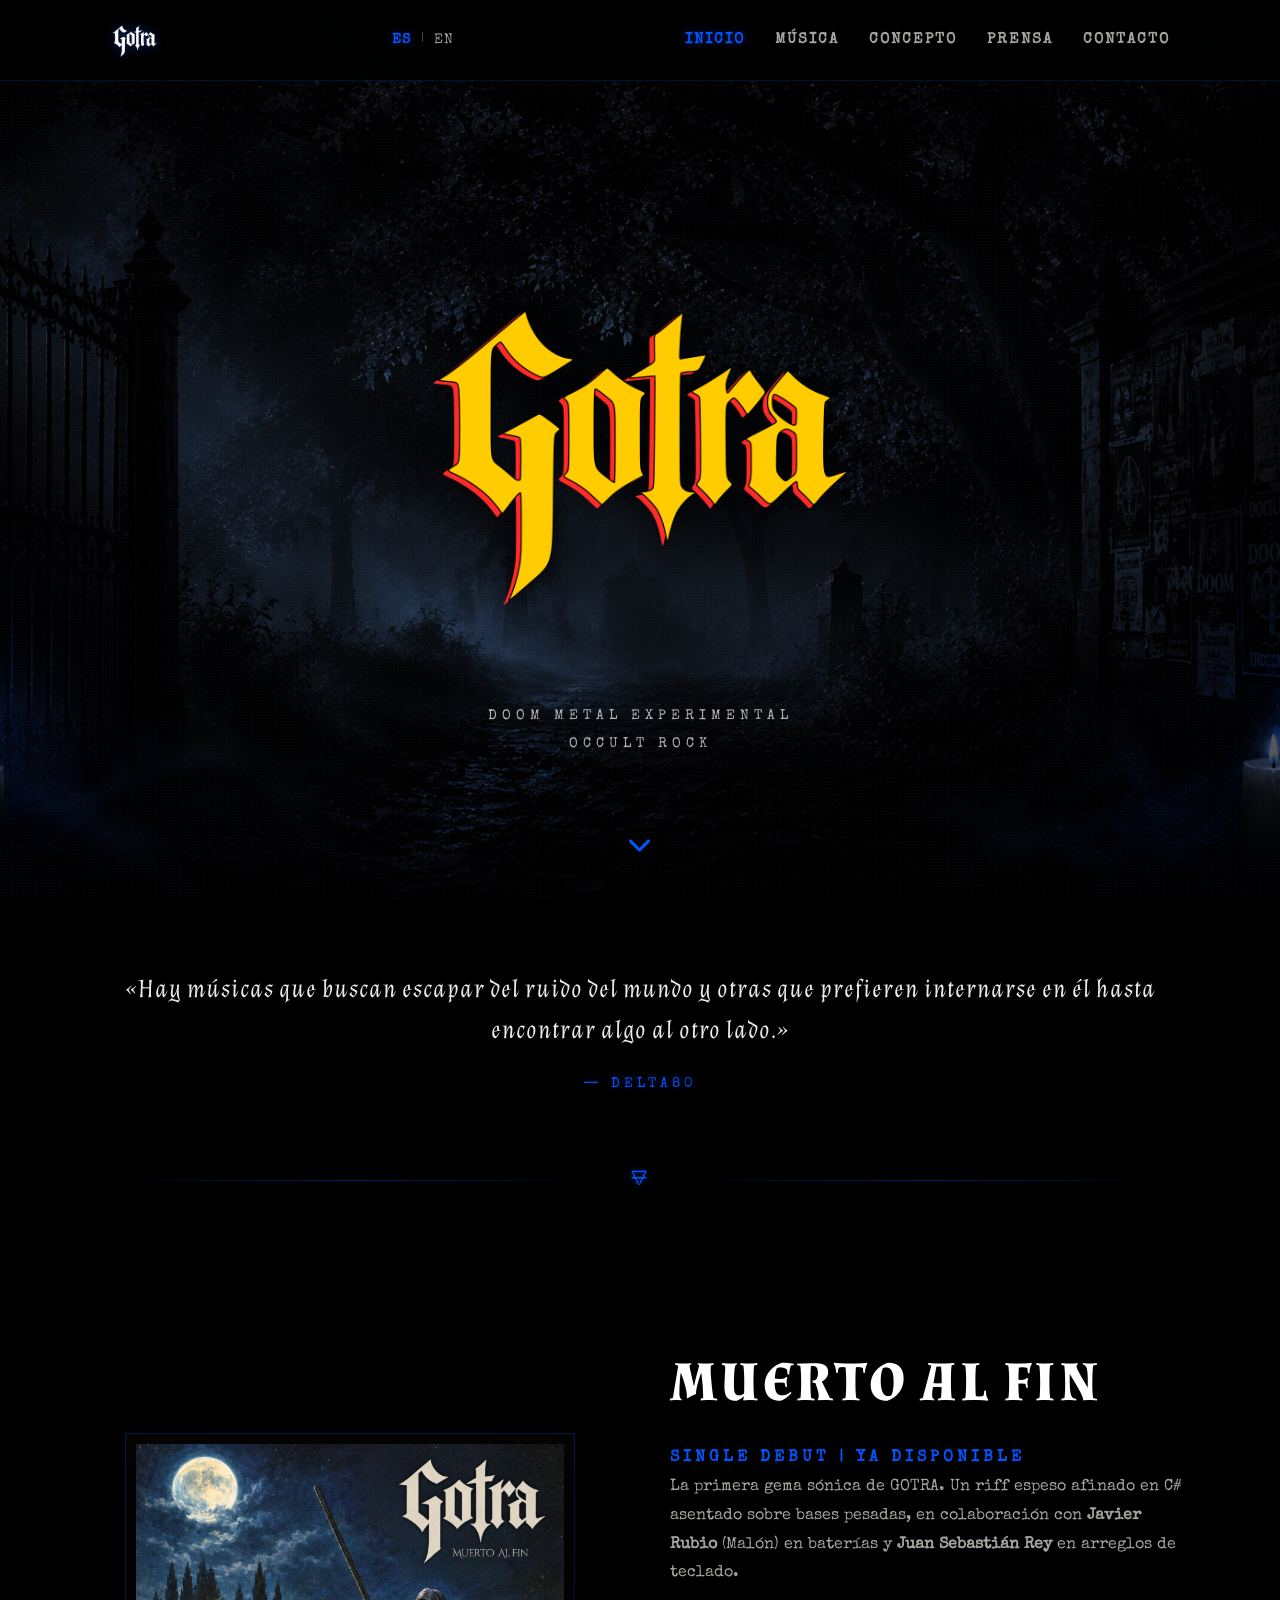
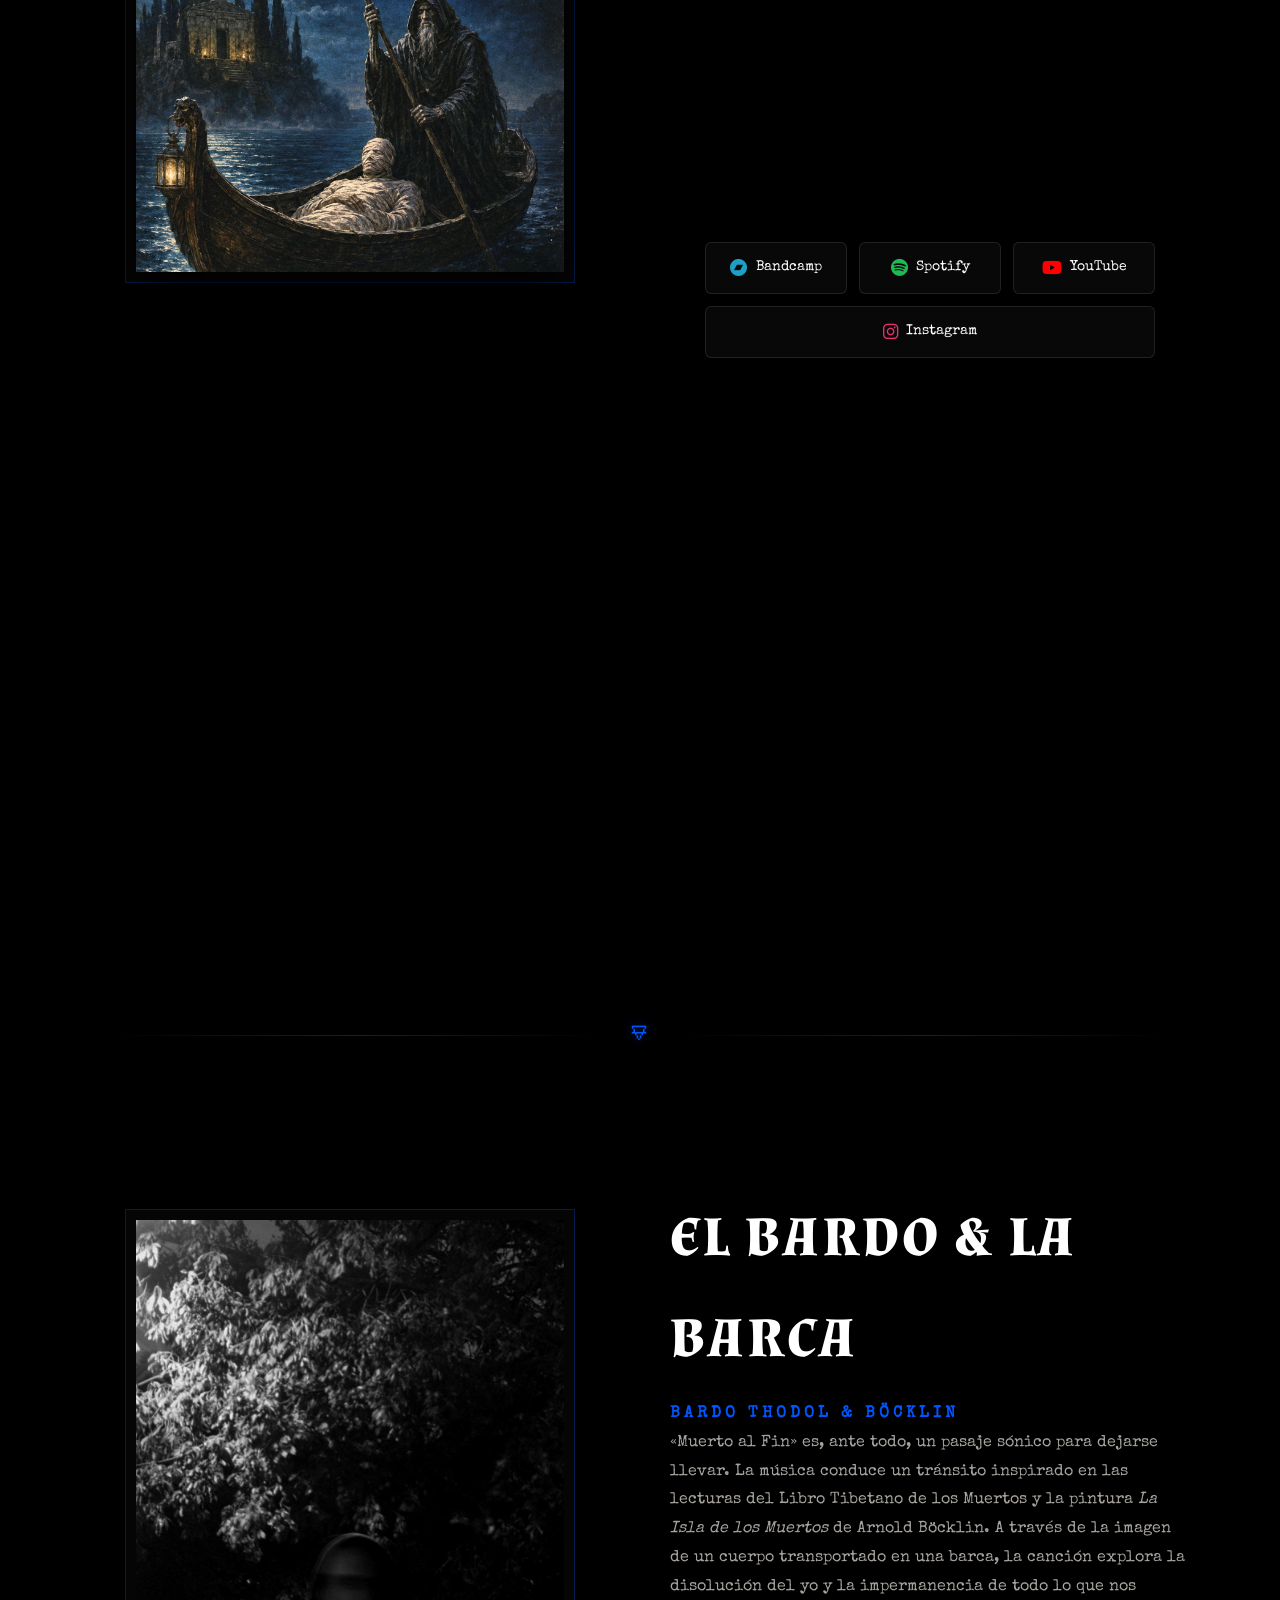
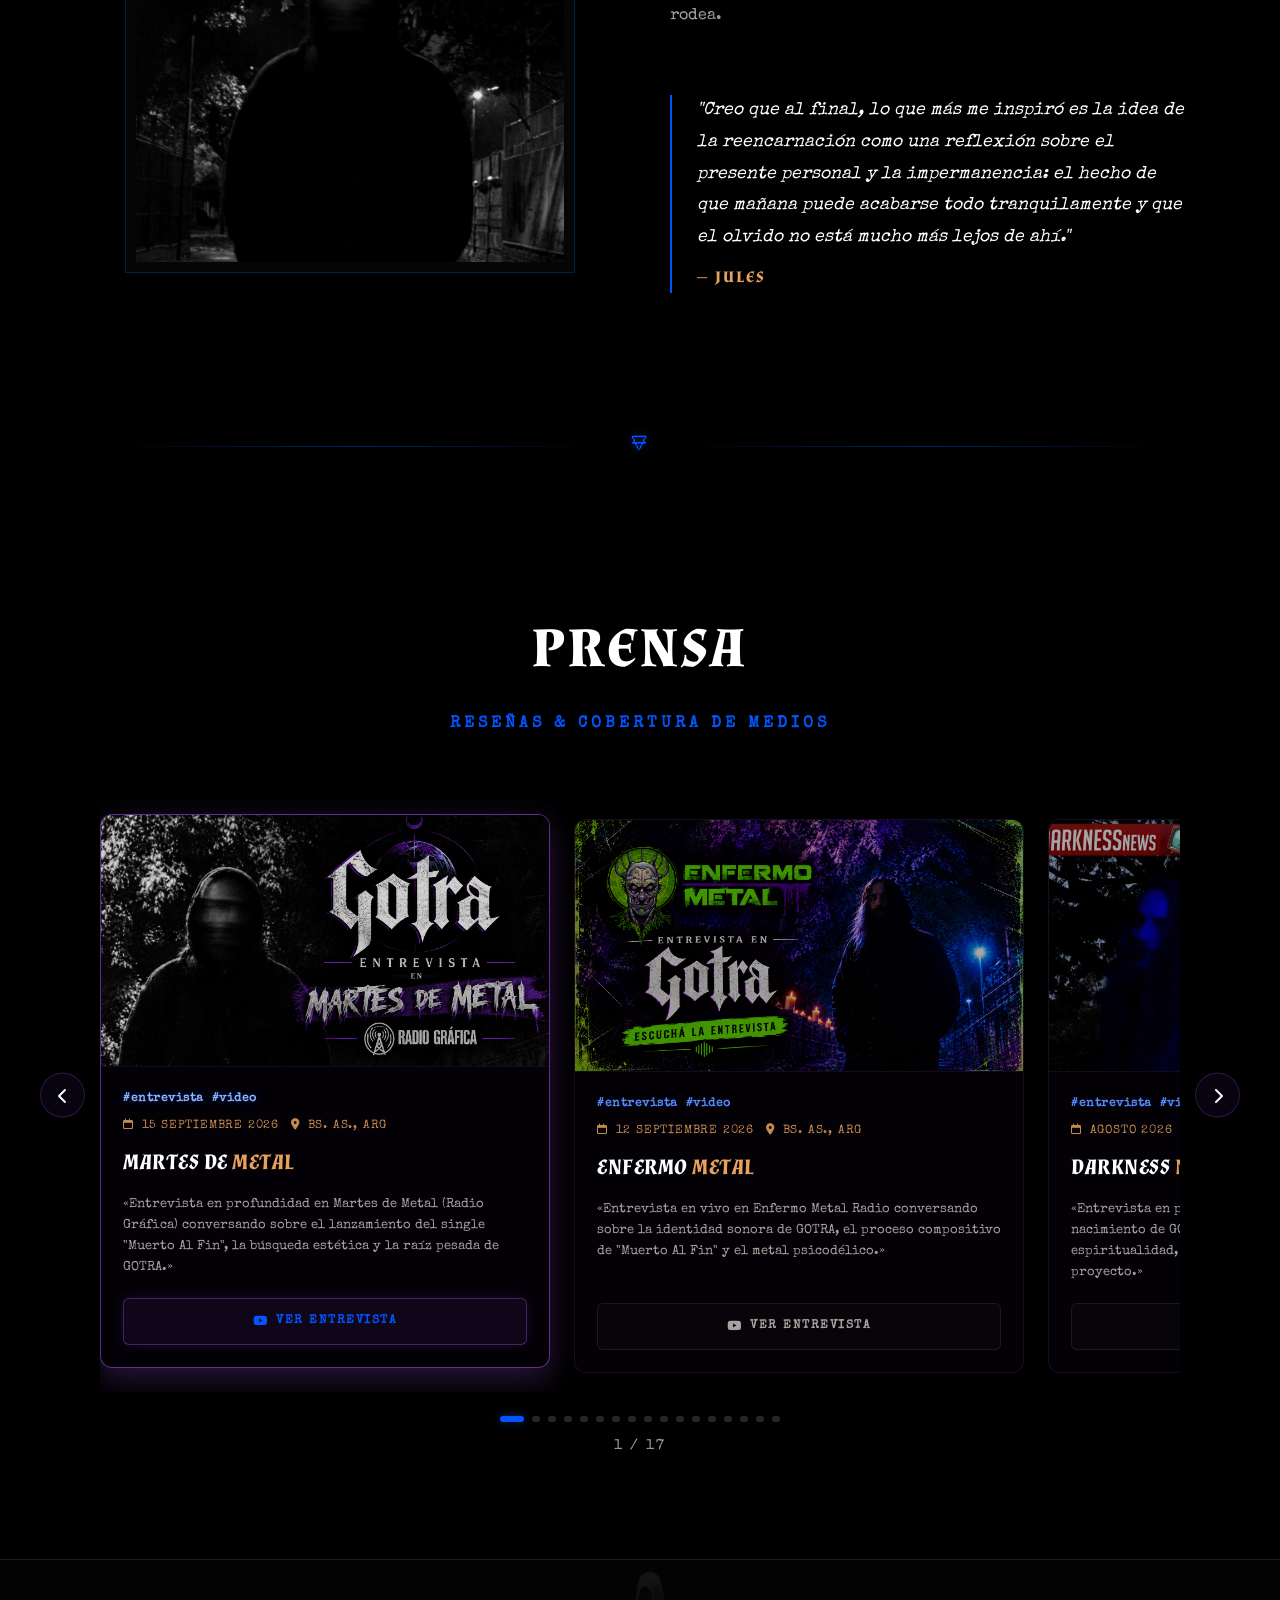
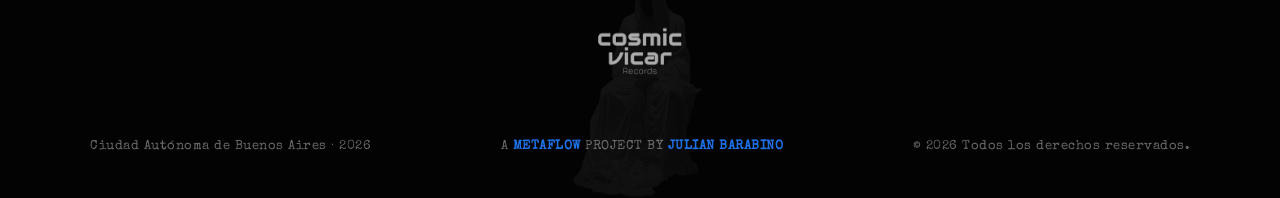
==== commit 88bbd342: "feat(prensa): agregar entrevistas de Martes de Metal y Enfermo Metal al carrusel" ====
--- a/index.html
+++ b/index.html
@@ -322,8 +322,52 @@
                     </button>
                     
                     <div class="press-carousel" id="press-carousel">
-                        <!-- Ficha 1: Darkness News TV (Entrevista en Video) - 20 Agosto 2026 -->
+                        <!-- Ficha 1: Martes de Metal (Radio Gráfica) - 15 Septiembre 2026 -->
                         <div class="press-card snap-item active">
+                            <div class="press-card-image">
+                                <img src="assets/gotra_entrevista_martes_de_metal.png" alt="GOTRA - Entrevista en Martes de Metal (Radio Gráfica) con Julián Barabino" loading="lazy" width="600" height="338">
+                            </div>
+                            <div class="press-card-content">
+                                <div class="press-card-hashtags">
+                                    <span class="press-hashtag">#entrevista</span>
+                                    <span class="press-hashtag">#video</span>
+                                </div>
+                                <div class="press-card-meta">
+                                    <span><i class="fa-regular fa-calendar"></i> 15 Septiembre 2026</span>
+                                    <span><i class="fa-solid fa-location-dot"></i> Bs. As., ARG</span>
+                                </div>
+                                <h3 class="press-card-title">Martes de <span class="title-accent">Metal</span></h3>
+                                <p class="press-card-desc" data-i18n="press.cardMartesMetalDesc">«Entrevista en profundidad en Martes de Metal (Radio Gráfica) conversando sobre el lanzamiento del single "Muerto Al Fin", la búsqueda estética y la raíz pesada de GOTRA.»</p>
+                                <a href="https://www.youtube.com/watch?v=NVxtykkw0hA&t=1265s" target="_blank" rel="noopener noreferrer" class="btn-press">
+                                    <i class="fa-brands fa-youtube"></i> <span data-i18n="press.watchInterview">Ver Entrevista</span>
+                                </a>
+                            </div>
+                        </div>
+
+                        <!-- Ficha 2: Enfermo Metal Radio - 12 Septiembre 2026 -->
+                        <div class="press-card snap-item">
+                            <div class="press-card-image">
+                                <img src="assets/gotra_entrevista_enfermoMetal.png" alt="GOTRA - Entrevista en Enfermo Metal Radio con Julián Barabino" loading="lazy" width="600" height="338">
+                            </div>
+                            <div class="press-card-content">
+                                <div class="press-card-hashtags">
+                                    <span class="press-hashtag">#entrevista</span>
+                                    <span class="press-hashtag">#video</span>
+                                </div>
+                                <div class="press-card-meta">
+                                    <span><i class="fa-regular fa-calendar"></i> 12 Septiembre 2026</span>
+                                    <span><i class="fa-solid fa-location-dot"></i> Bs. As., ARG</span>
+                                </div>
+                                <h3 class="press-card-title">Enfermo <span class="title-accent">Metal</span></h3>
+                                <p class="press-card-desc" data-i18n="press.cardEnfermoMetalDesc">«Entrevista en vivo en Enfermo Metal Radio conversando sobre la identidad sonora de GOTRA, el proceso compositivo de "Muerto Al Fin" y el metal psicodélico.»</p>
+                                <a href="https://www.youtube.com/watch?v=qjk7ISBeMSU&list=RDqjk7ISBeMSU&start_radio=1&t=3911s" target="_blank" rel="noopener noreferrer" class="btn-press">
+                                    <i class="fa-brands fa-youtube"></i> <span data-i18n="press.watchInterview">Ver Entrevista</span>
+                                </a>
+                            </div>
+                        </div>
+
+                        <!-- Ficha 3: Darkness News TV (Entrevista en Video) - 20 Agosto 2026 -->
+                        <div class="press-card snap-item">
                             <div class="press-card-image">
                                 <img src="assets/darknessNews_entrevista_gotra.png" alt="GOTRA - Entrevista en Darkness News TV con Julián Barabino" loading="lazy" width="600" height="338">
                             </div>
@@ -675,8 +719,10 @@
                     <button class="indicator-dot" data-slide="12" aria-label="Nota 13"></button>
                     <button class="indicator-dot" data-slide="13" aria-label="Nota 14"></button>
                     <button class="indicator-dot" data-slide="14" aria-label="Nota 15"></button>
-                </div>
-                <div class="carousel-counter" id="carousel-counter">1 / 15</div>
+                    <button class="indicator-dot" data-slide="15" aria-label="Nota 16"></button>
+                    <button class="indicator-dot" data-slide="16" aria-label="Nota 17"></button>
+                </div>
+                <div class="carousel-counter" id="carousel-counter">1 / 17</div>
             </div>
         </section>
 
@@ -701,8 +747,8 @@
     </footer>
 
     <!-- Scripts -->
-    <script src="translations.js?v=14"></script>
-    <script src="app.js?v=14"></script>
+    <script src="translations.js?v=15"></script>
+    <script src="app.js?v=15"></script>
 </body>
 
 </html>
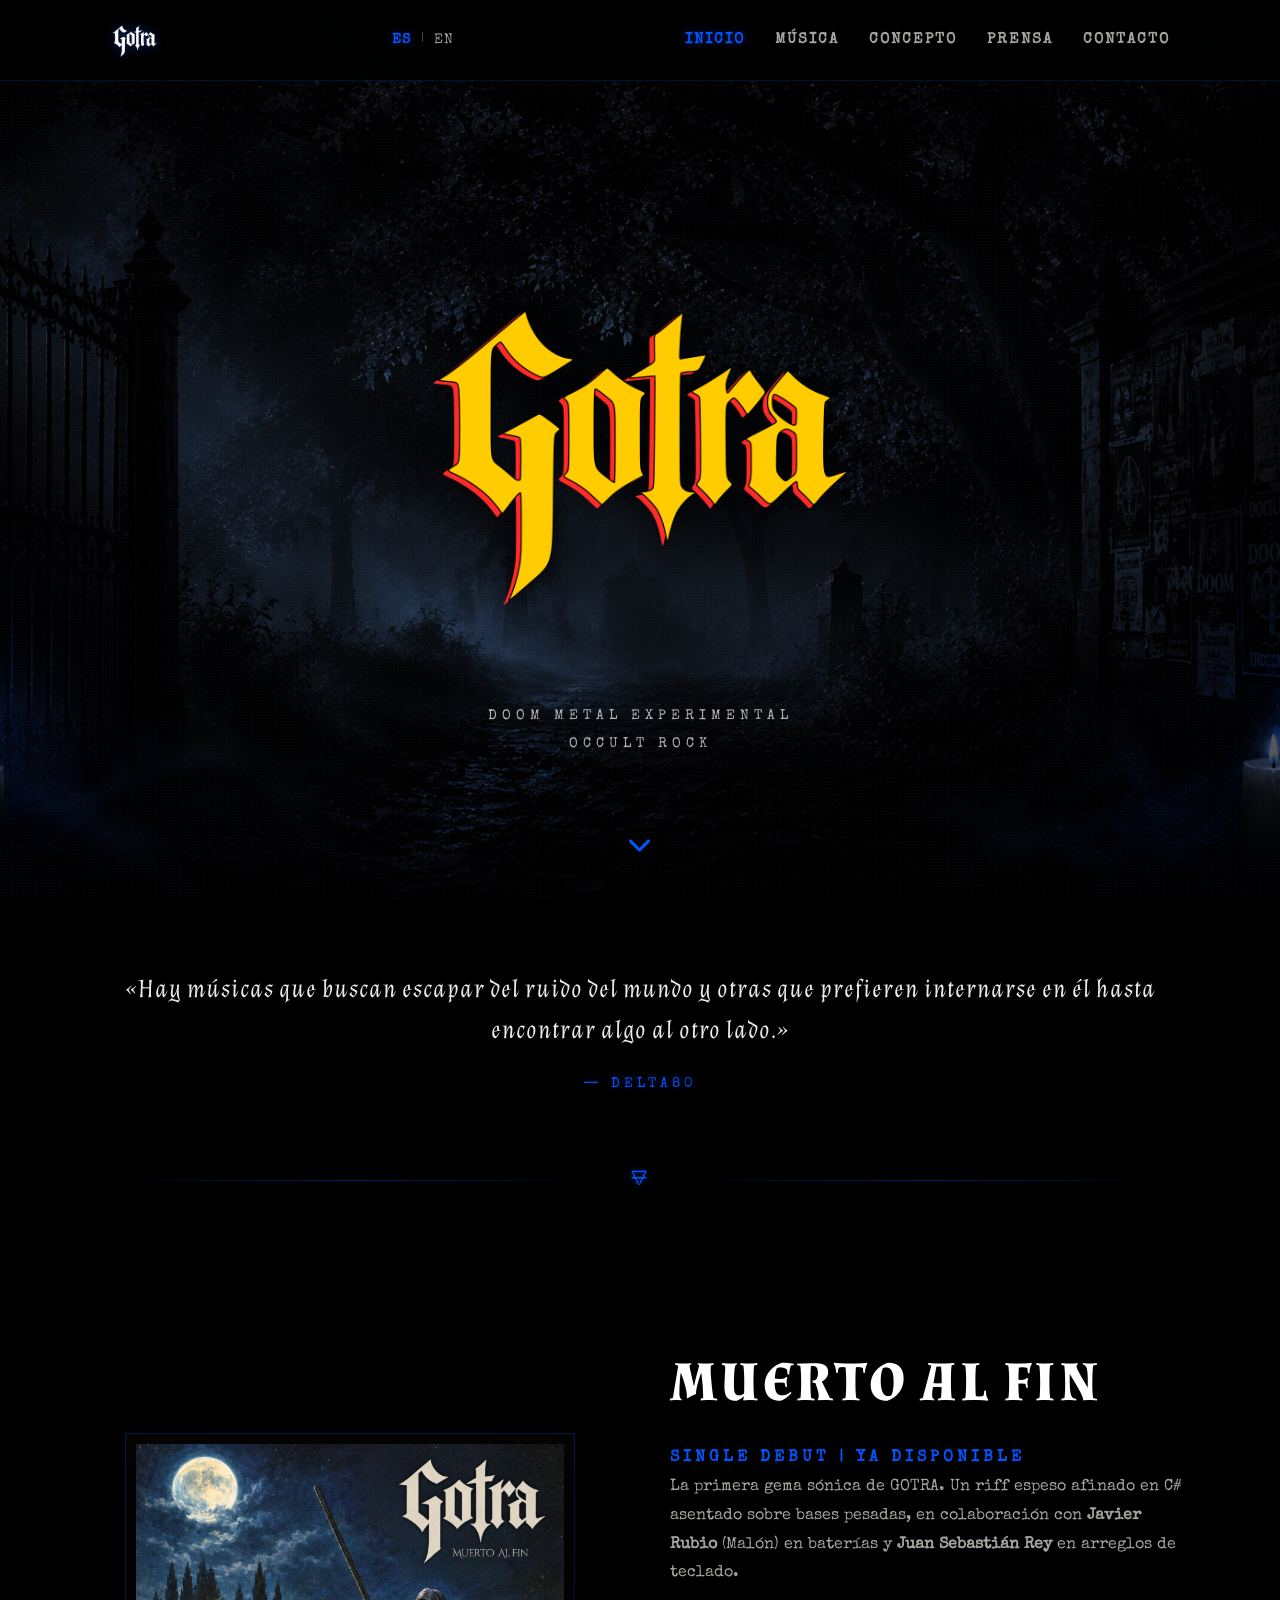
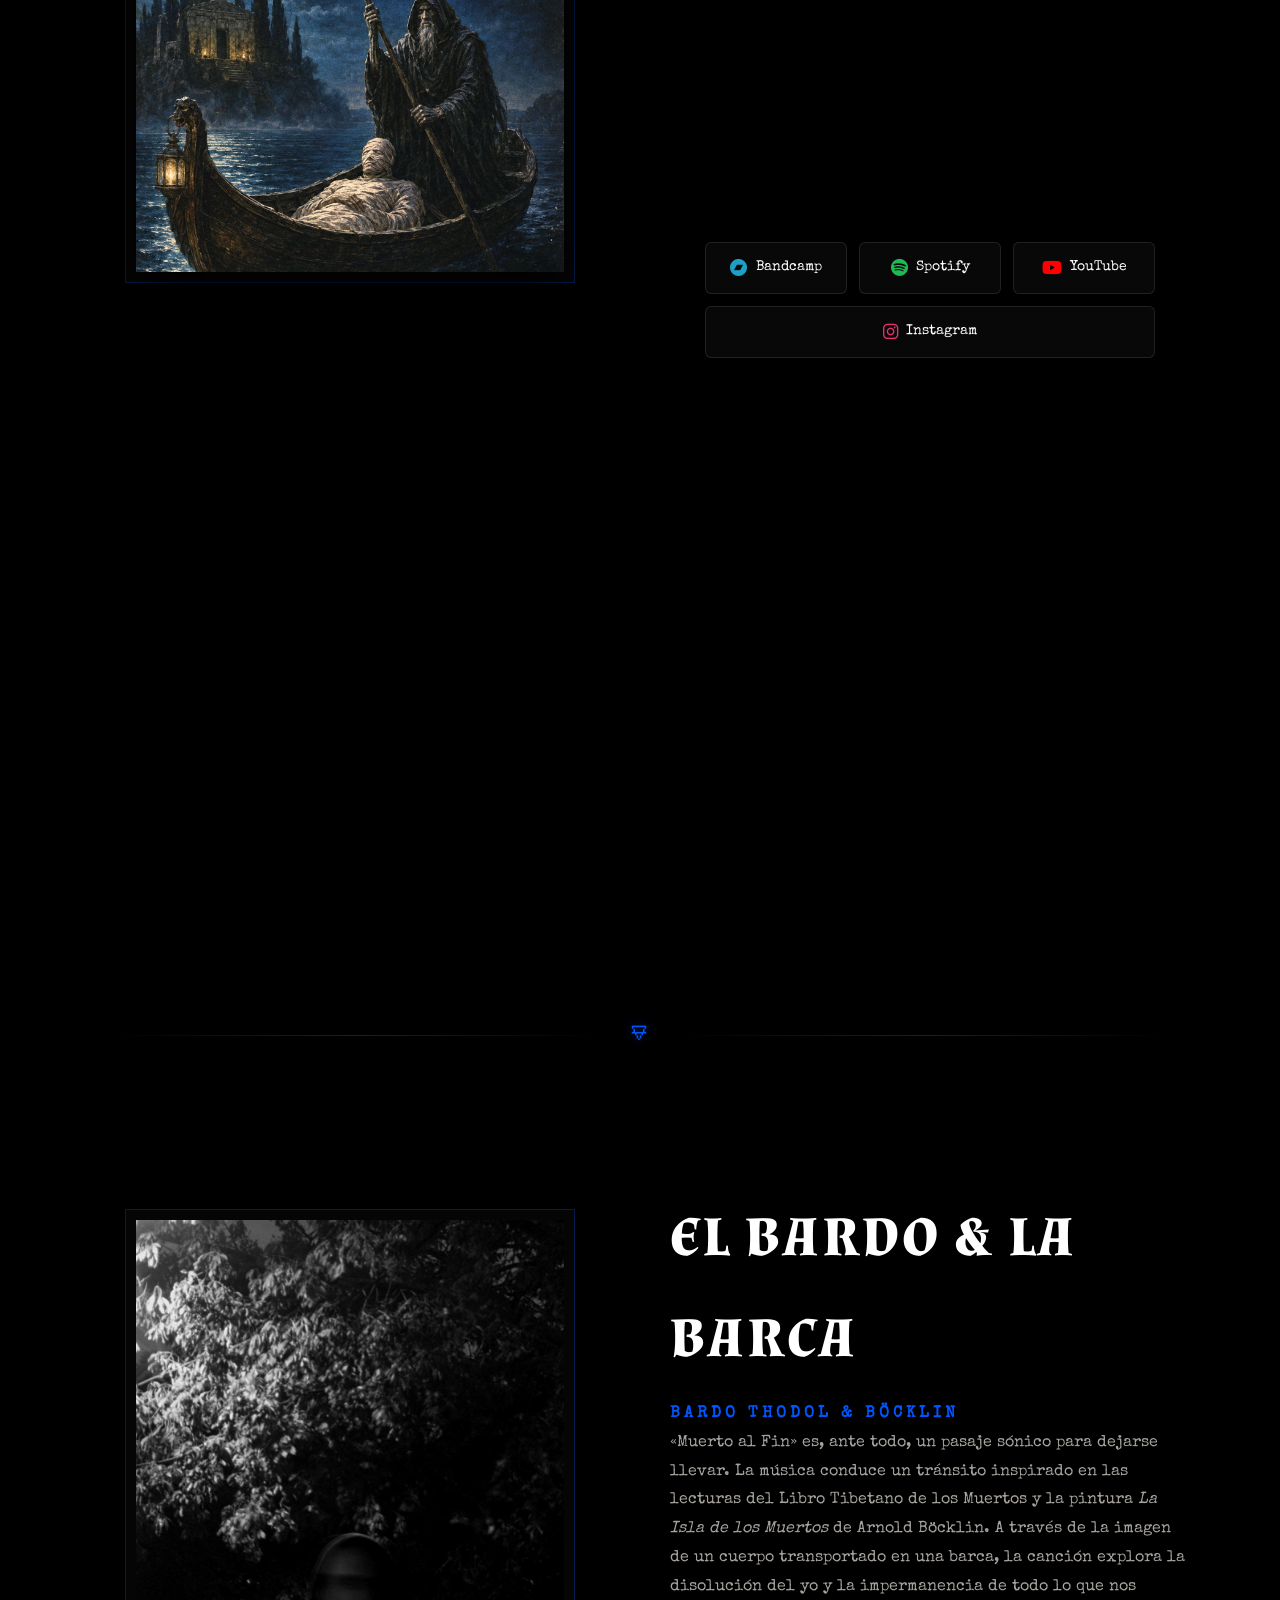
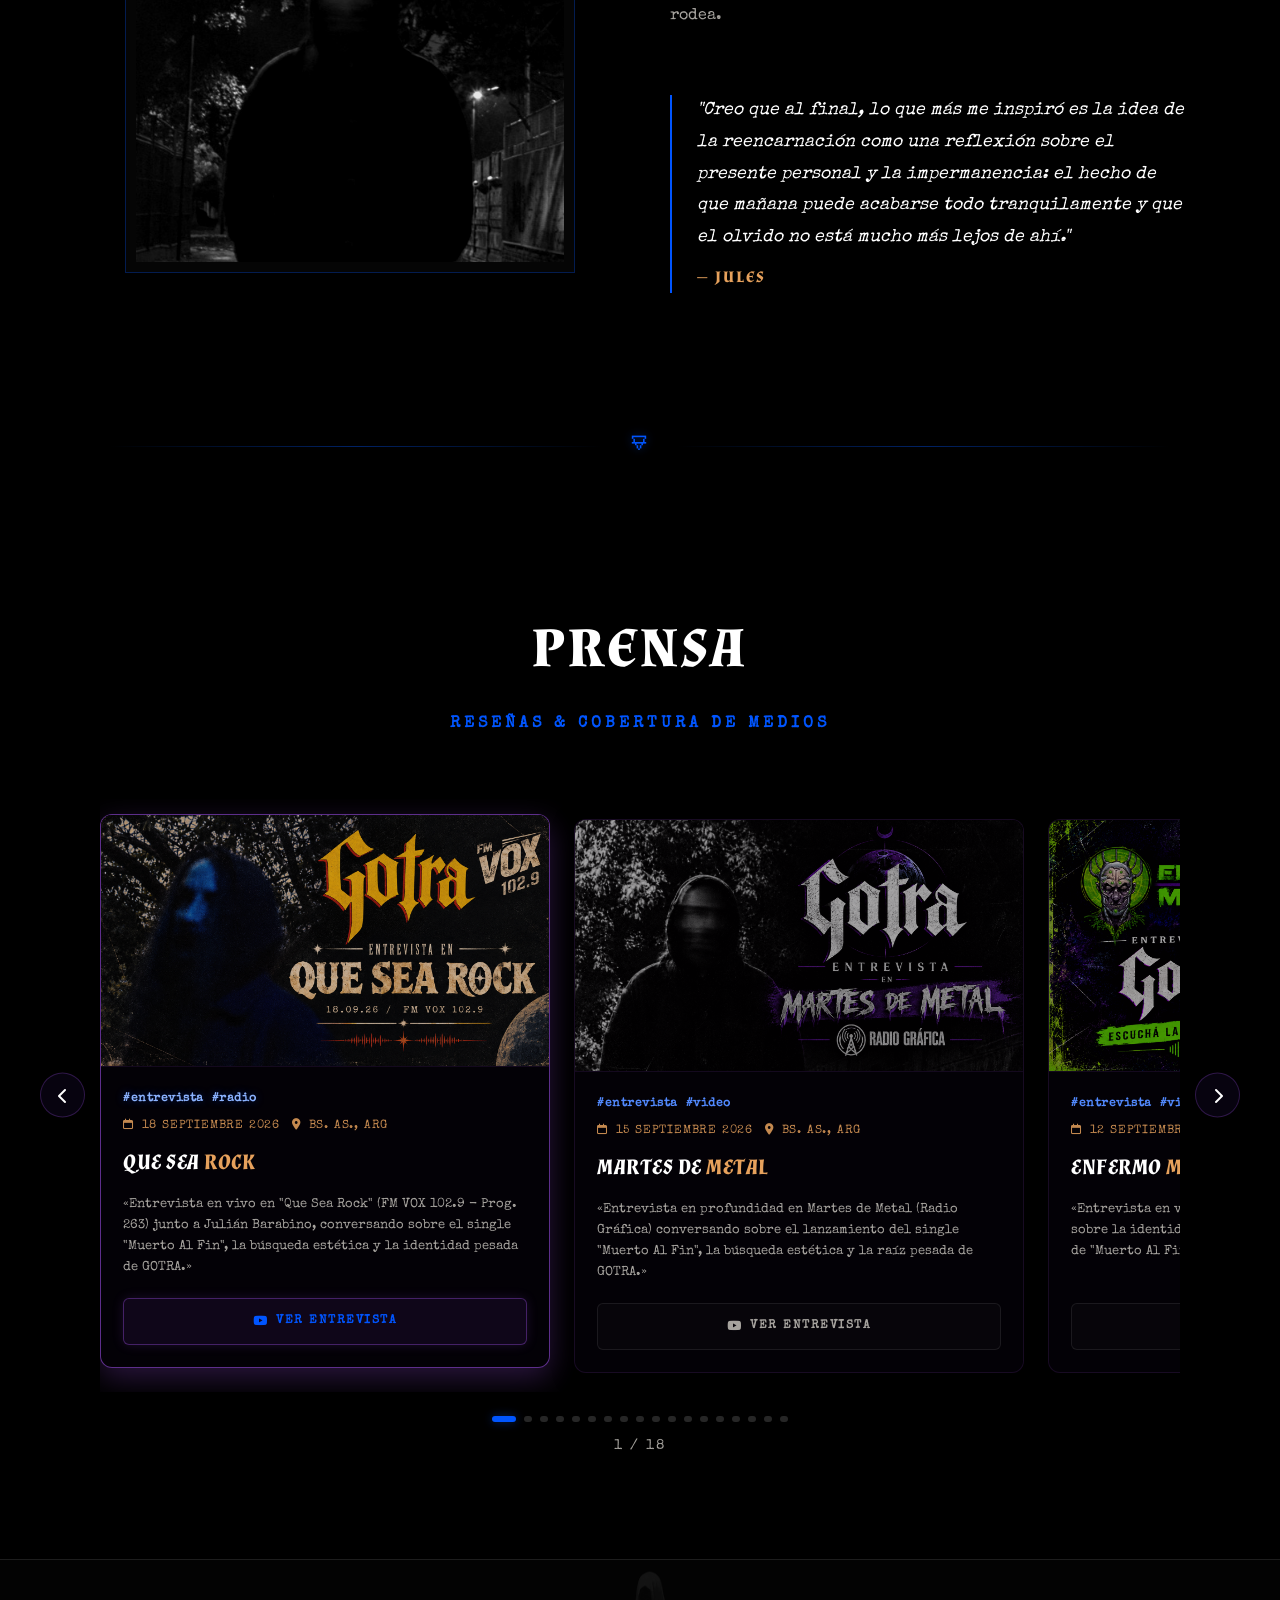
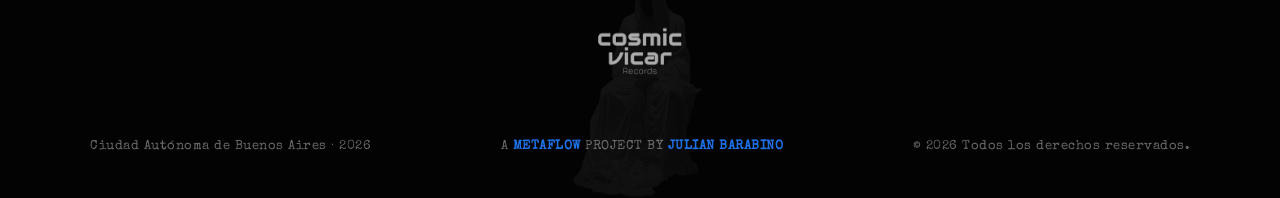
==== commit f89bfabf: "feat(prensa): agregar entrevista de Que Sea Rock y actualizar thumbnail de Los Colores del Metal" ====
--- a/index.html
+++ b/index.html
@@ -322,8 +322,30 @@
                     </button>
                     
                     <div class="press-carousel" id="press-carousel">
-                        <!-- Ficha 1: Martes de Metal (Radio Gráfica) - 15 Septiembre 2026 -->
+                        <!-- Ficha 1: Que Sea Rock (FM VOX 102.9) - 18 Septiembre 2026 -->
                         <div class="press-card snap-item active">
+                            <div class="press-card-image">
+                                <img src="assets/gotra_quesearock.png" alt="GOTRA - Entrevista en Que Sea Rock (FM VOX 102.9) con Julián Barabino" loading="lazy" width="600" height="338">
+                            </div>
+                            <div class="press-card-content">
+                                <div class="press-card-hashtags">
+                                    <span class="press-hashtag">#entrevista</span>
+                                    <span class="press-hashtag">#radio</span>
+                                </div>
+                                <div class="press-card-meta">
+                                    <span><i class="fa-regular fa-calendar"></i> 18 Septiembre 2026</span>
+                                    <span><i class="fa-solid fa-location-dot"></i> Bs. As., ARG</span>
+                                </div>
+                                <h3 class="press-card-title">Que Sea <span class="title-accent">Rock</span></h3>
+                                <p class="press-card-desc" data-i18n="press.cardQueSeaRockDesc">«Entrevista en vivo en "Que Sea Rock" (FM VOX 102.9 - Prog. 263) junto a Julián Barabino, conversando sobre el single "Muerto Al Fin", la búsqueda estética y la identidad pesada de GOTRA.»</p>
+                                <a href="https://www.youtube.com/live/chlxFoEMeHo" target="_blank" rel="noopener noreferrer" class="btn-press">
+                                    <i class="fa-brands fa-youtube"></i> <span data-i18n="press.watchInterview">Ver Entrevista</span>
+                                </a>
+                            </div>
+                        </div>
+
+                        <!-- Ficha 2: Martes de Metal (Radio Gráfica) - 15 Septiembre 2026 -->
+                        <div class="press-card snap-item">
                             <div class="press-card-image">
                                 <img src="assets/gotra_entrevista_martes_de_metal.png" alt="GOTRA - Entrevista en Martes de Metal (Radio Gráfica) con Julián Barabino" loading="lazy" width="600" height="338">
                             </div>
@@ -479,7 +501,7 @@
                         <!-- Ficha 6: Los Colores del Metal (Sonidos FM) - Agosto 2026 -->
                         <div class="press-card snap-item">
                             <div class="press-card-image">
-                                <img src="assets/img_6002.jpg" alt="GOTRA - Entrevista en Los Colores del Metal (Sonidos FM Berazategui)" loading="lazy" width="600" height="400">
+                                <img src="assets/gotra_losColoresDelMetal_entrevista.png" alt="GOTRA - Entrevista en Los Colores del Metal (Sonidos FM Berazategui)" loading="lazy" width="600" height="338">
                             </div>
                             <div class="press-card-content">
                                 <div class="press-card-hashtags">
@@ -721,8 +743,9 @@
                     <button class="indicator-dot" data-slide="14" aria-label="Nota 15"></button>
                     <button class="indicator-dot" data-slide="15" aria-label="Nota 16"></button>
                     <button class="indicator-dot" data-slide="16" aria-label="Nota 17"></button>
-                </div>
-                <div class="carousel-counter" id="carousel-counter">1 / 17</div>
+                    <button class="indicator-dot" data-slide="17" aria-label="Nota 18"></button>
+                </div>
+                <div class="carousel-counter" id="carousel-counter">1 / 18</div>
             </div>
         </section>
 
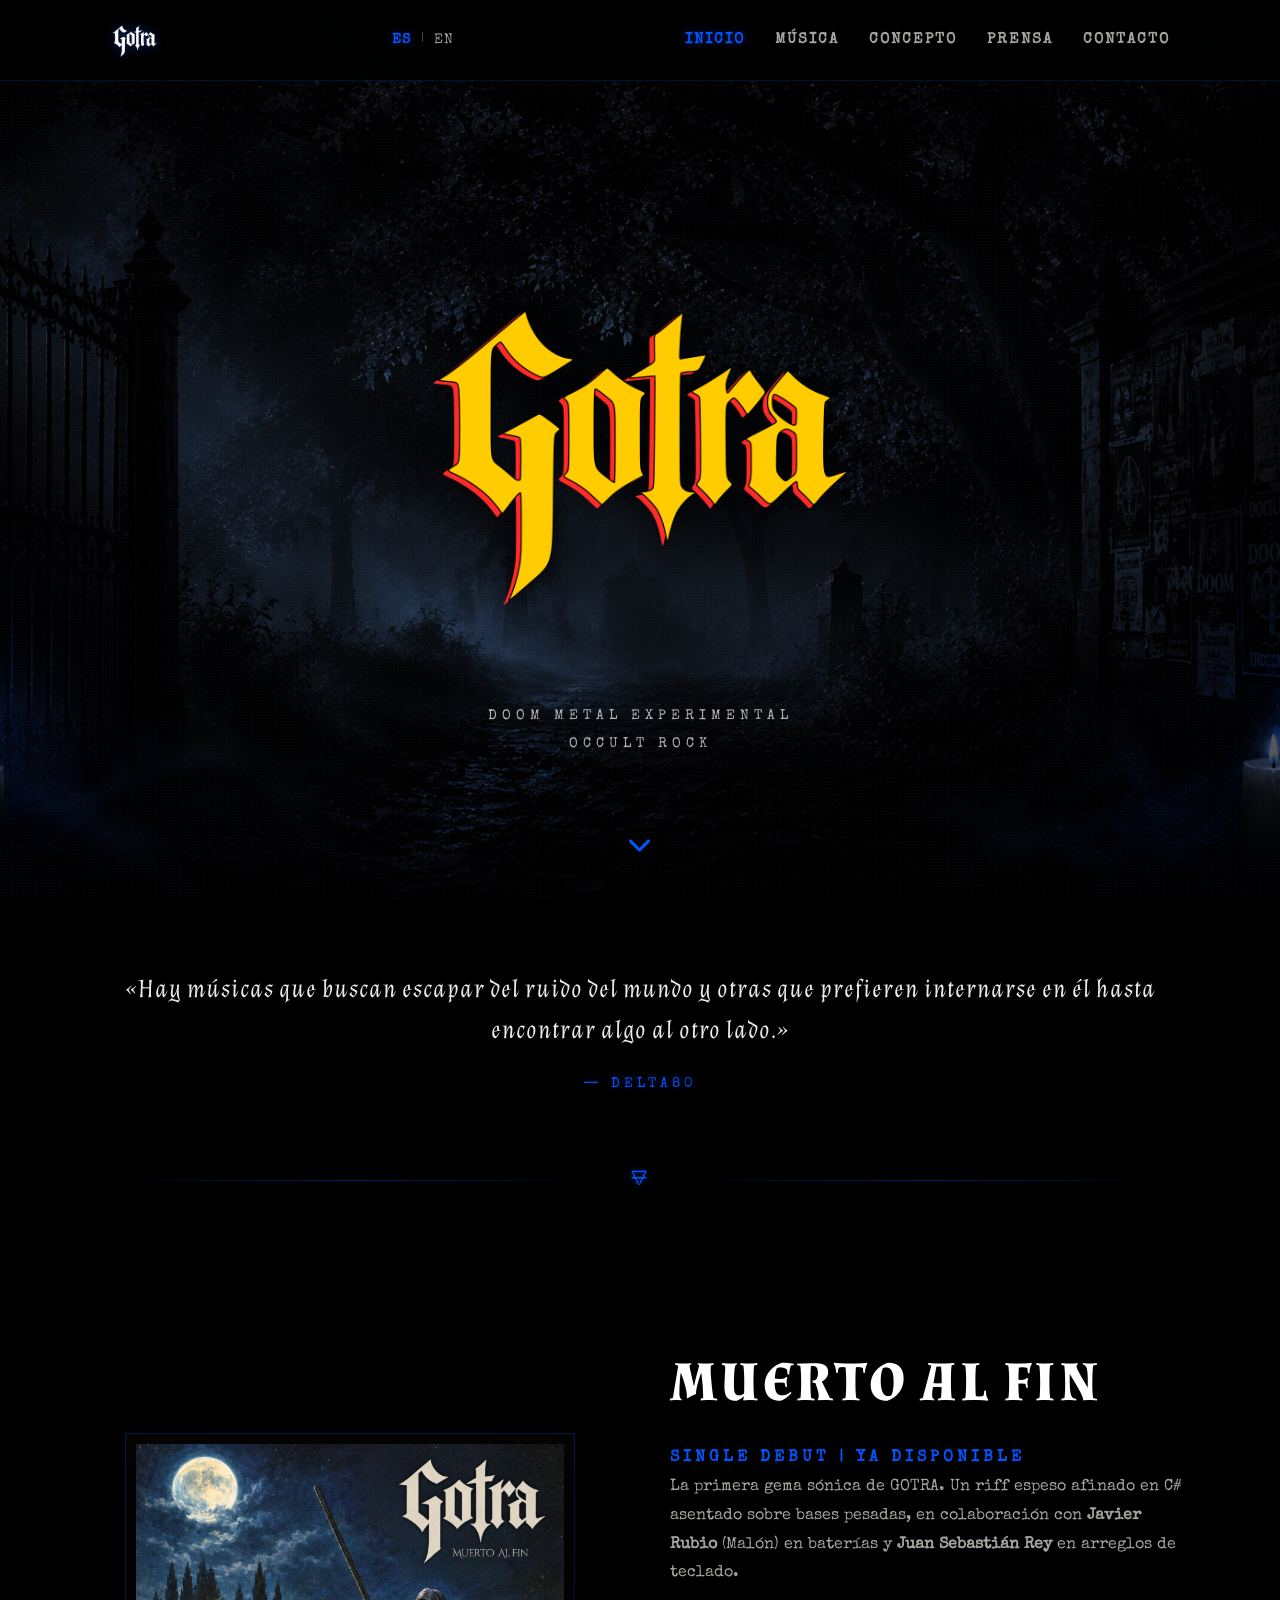
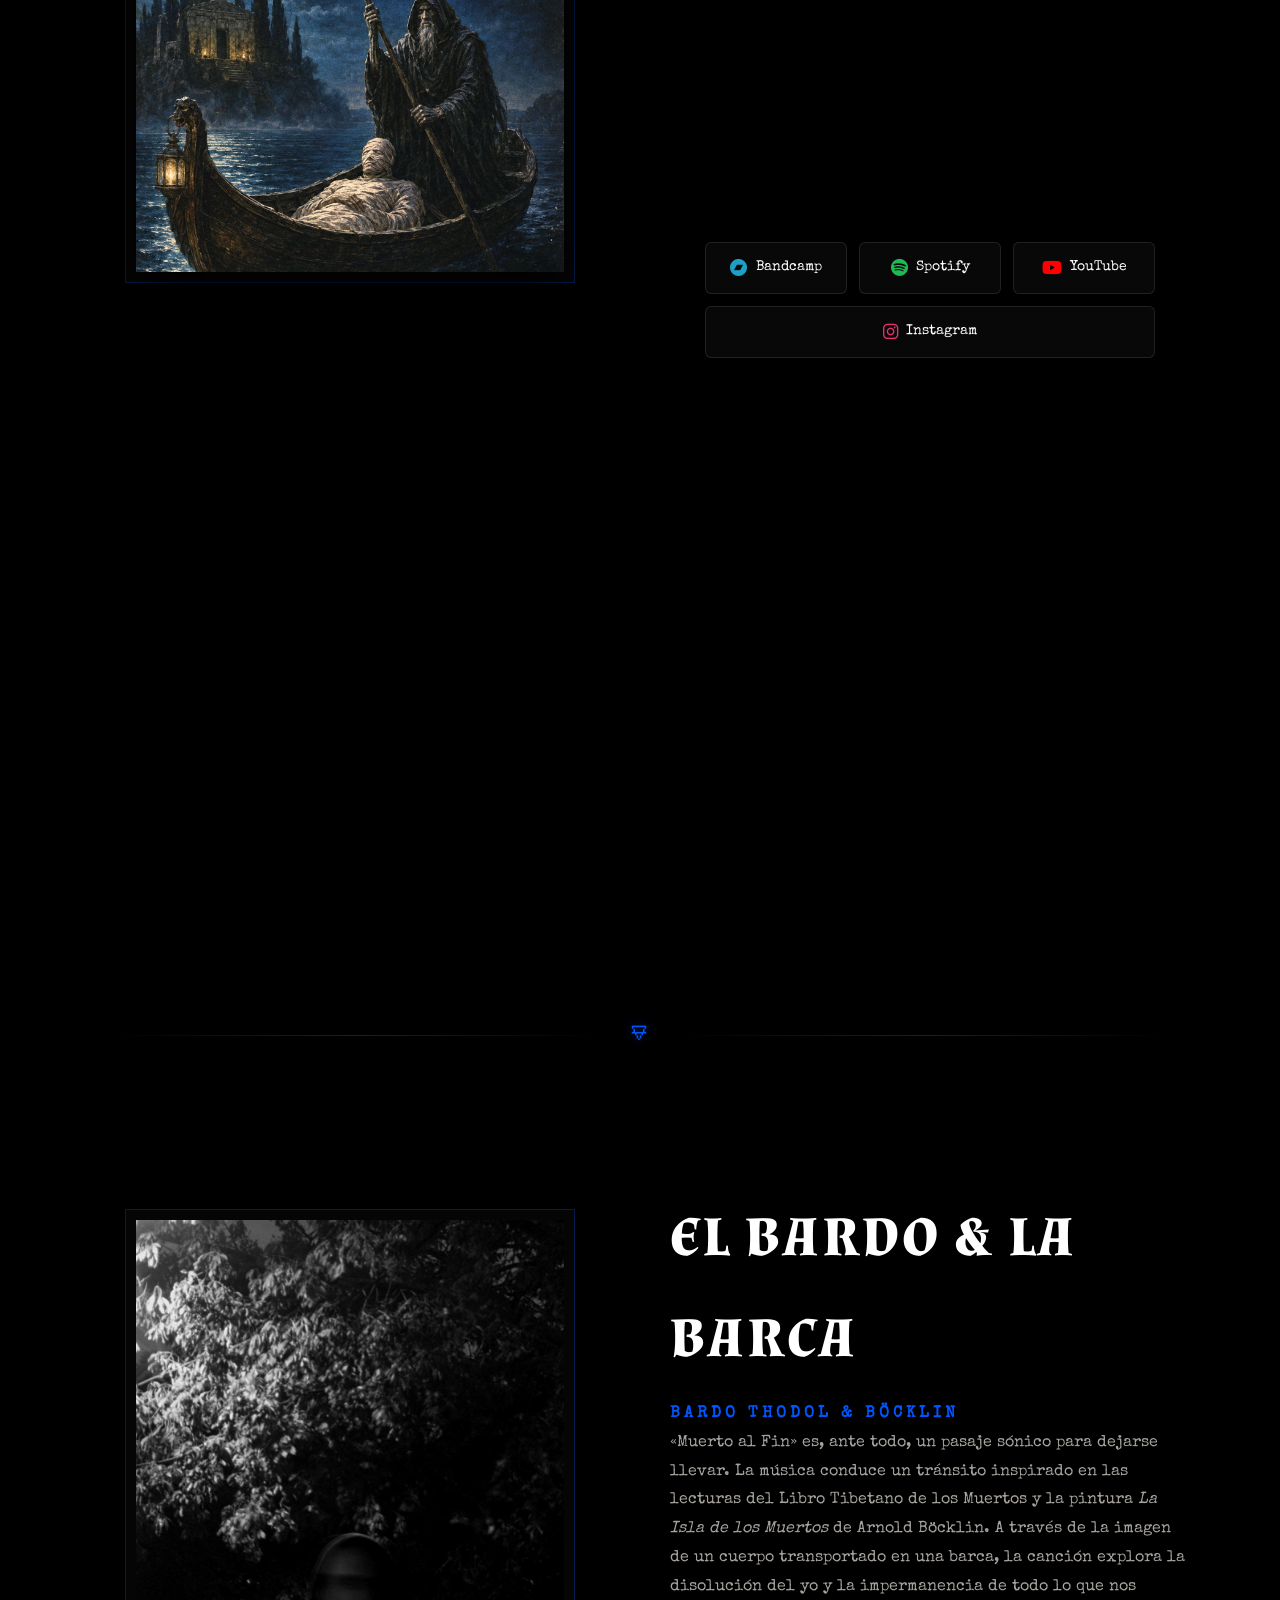
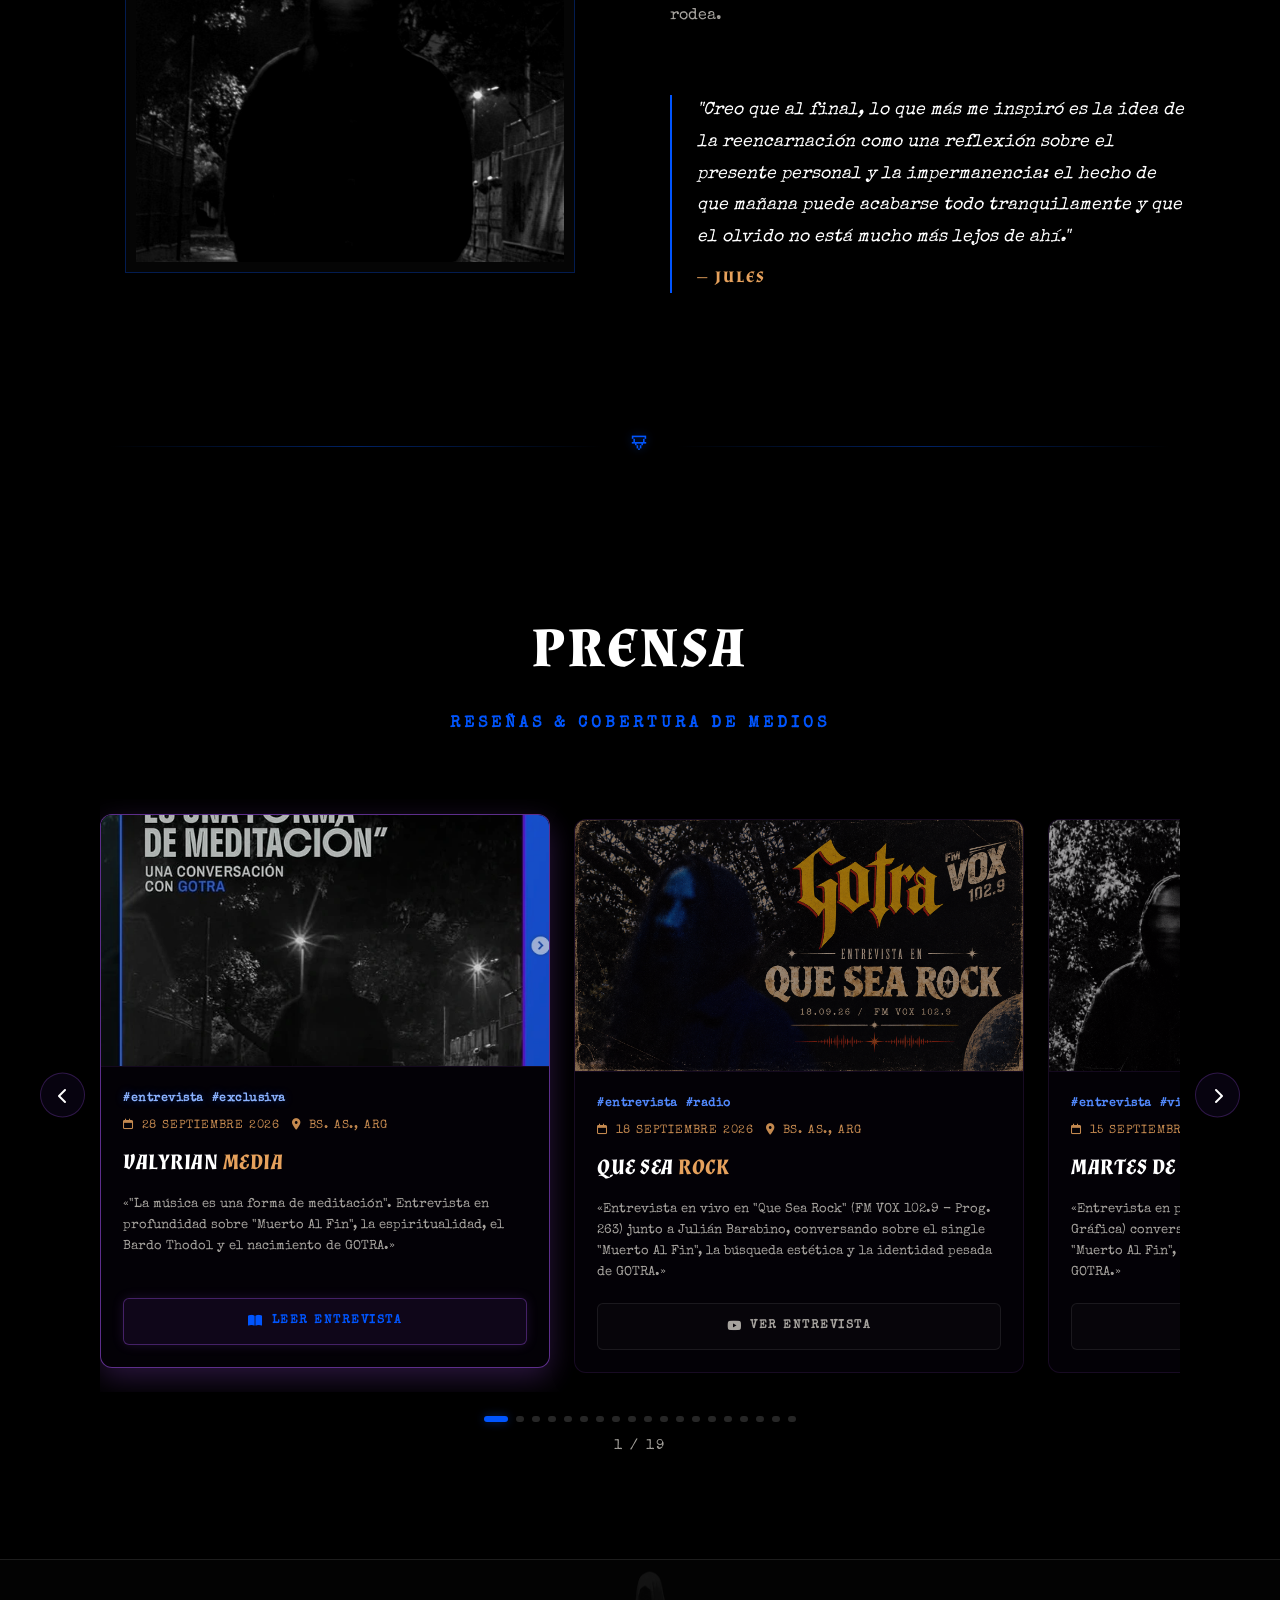
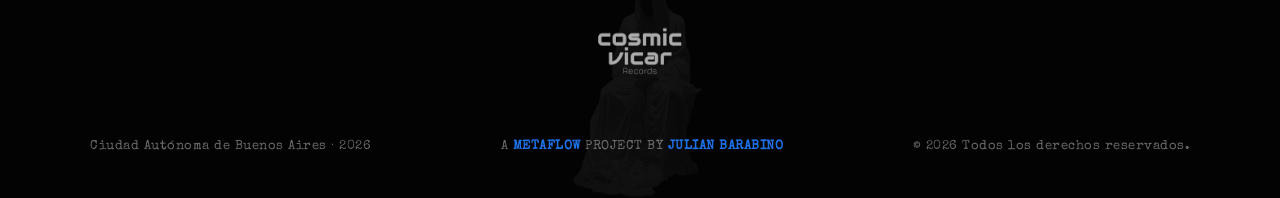
==== commit 27082480: "feat(prensa): agregar entrevista de Valyrian Media a la landing y seccion prensa" ====
--- a/index.html
+++ b/index.html
@@ -322,8 +322,30 @@
                     </button>
                     
                     <div class="press-carousel" id="press-carousel">
-                        <!-- Ficha 1: Que Sea Rock (FM VOX 102.9) - 18 Septiembre 2026 -->
+                        <!-- Ficha 1: Valyrian Media (Entrevista) - 28 Septiembre 2026 -->
                         <div class="press-card snap-item active">
+                            <div class="press-card-image">
+                                <img src="assets/gotra_valyrian_media.webp" alt="GOTRA - Entrevista en Valyrian Media con Julián Barabino" loading="lazy" width="600" height="400">
+                            </div>
+                            <div class="press-card-content">
+                                <div class="press-card-hashtags">
+                                    <span class="press-hashtag">#entrevista</span>
+                                    <span class="press-hashtag">#exclusiva</span>
+                                </div>
+                                <div class="press-card-meta">
+                                    <span><i class="fa-regular fa-calendar"></i> 28 Septiembre 2026</span>
+                                    <span><i class="fa-solid fa-location-dot"></i> Bs. As., ARG</span>
+                                </div>
+                                <h3 class="press-card-title">Valyrian <span class="title-accent">Media</span></h3>
+                                <p class="press-card-desc" data-i18n="press.cardValyrianMediaDesc">«"La música es una forma de meditación". Entrevista en profundidad sobre "Muerto Al Fin", la espiritualidad, el Bardo Thodol y el nacimiento de GOTRA.»</p>
+                                <a href="prensa/valyrian-media.html" class="btn-press">
+                                    <i class="fa-solid fa-book-open"></i> <span data-i18n="press.readFullInterview">Leer Entrevista</span>
+                                </a>
+                            </div>
+                        </div>
+
+                        <!-- Ficha 2: Que Sea Rock (FM VOX 102.9) - 18 Septiembre 2026 -->
+                        <div class="press-card snap-item">
                             <div class="press-card-image">
                                 <img src="assets/gotra_quesearock.png" alt="GOTRA - Entrevista en Que Sea Rock (FM VOX 102.9) con Julián Barabino" loading="lazy" width="600" height="338">
                             </div>
@@ -744,8 +766,9 @@
                     <button class="indicator-dot" data-slide="15" aria-label="Nota 16"></button>
                     <button class="indicator-dot" data-slide="16" aria-label="Nota 17"></button>
                     <button class="indicator-dot" data-slide="17" aria-label="Nota 18"></button>
+                    <button class="indicator-dot" data-slide="18" aria-label="Nota 19"></button>
                 </div>
-                <div class="carousel-counter" id="carousel-counter">1 / 18</div>
+                <div class="carousel-counter" id="carousel-counter">1 / 19</div>
             </div>
         </section>
 
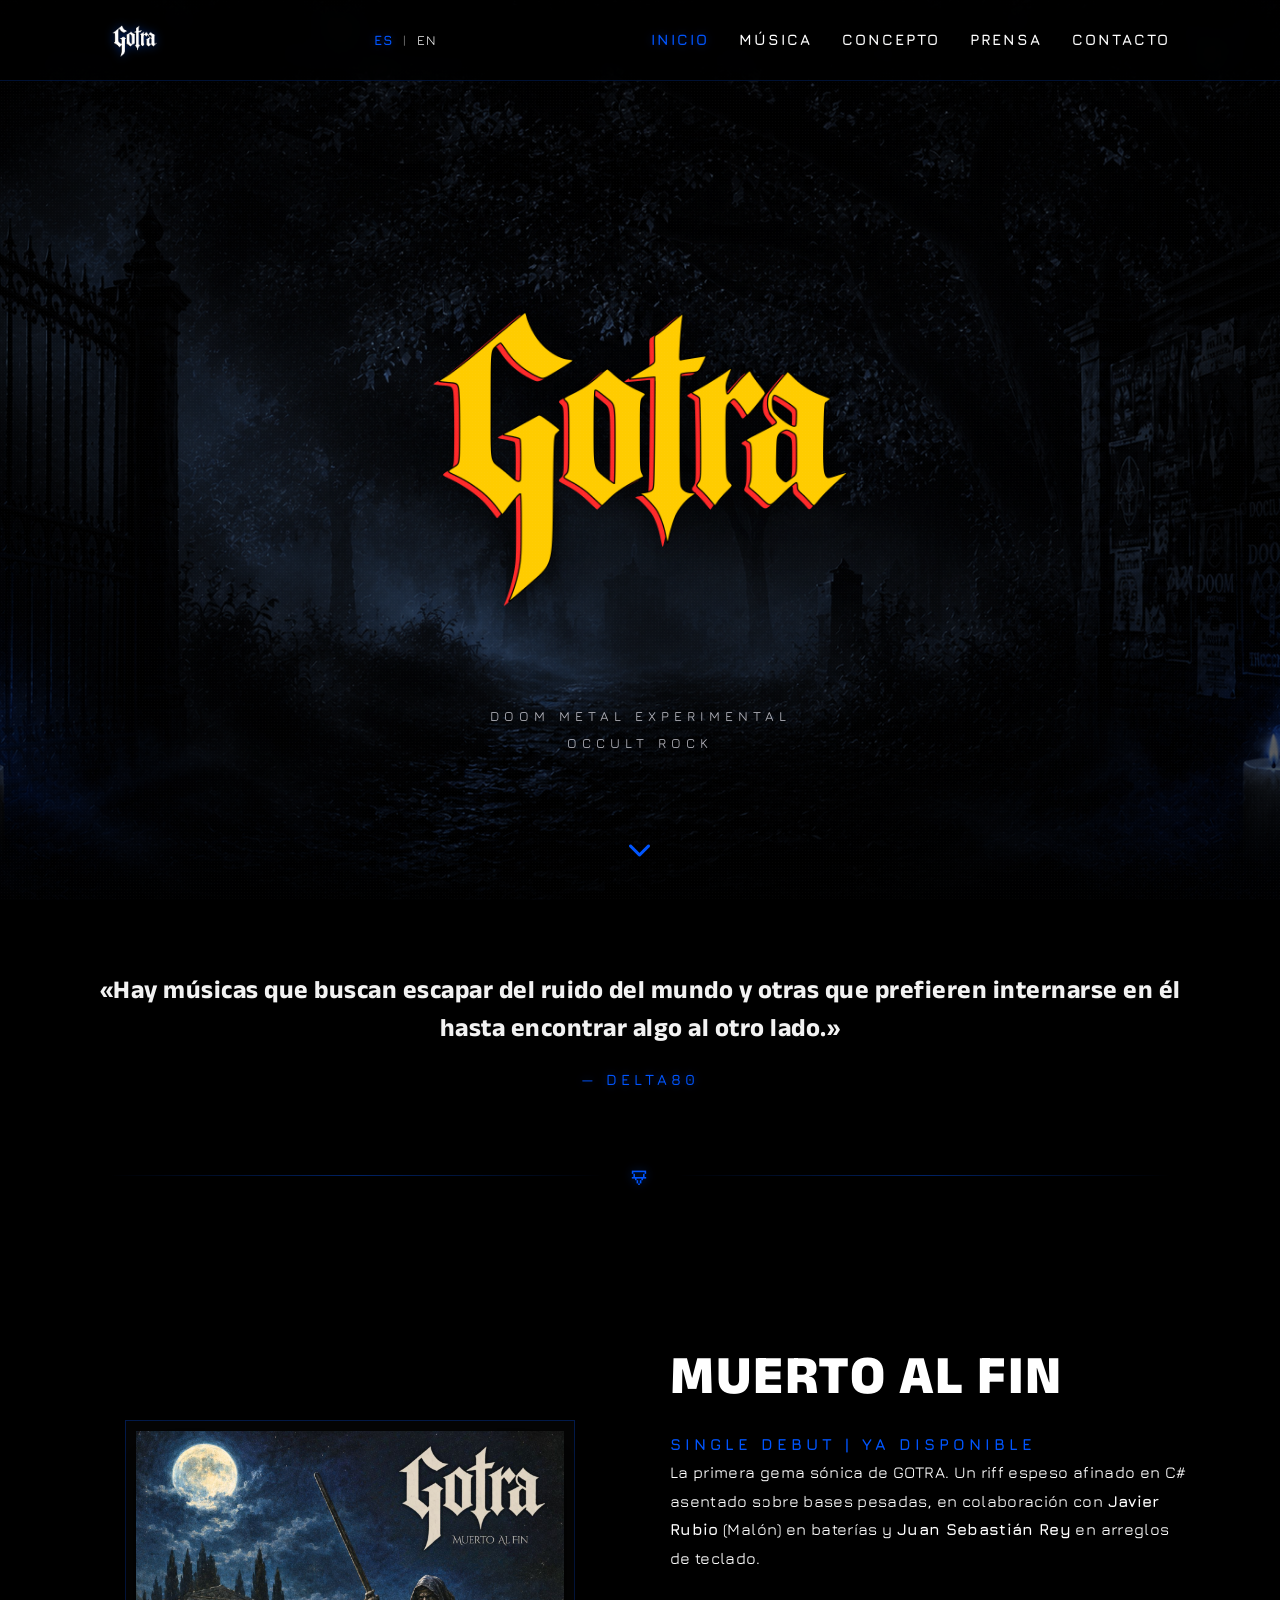
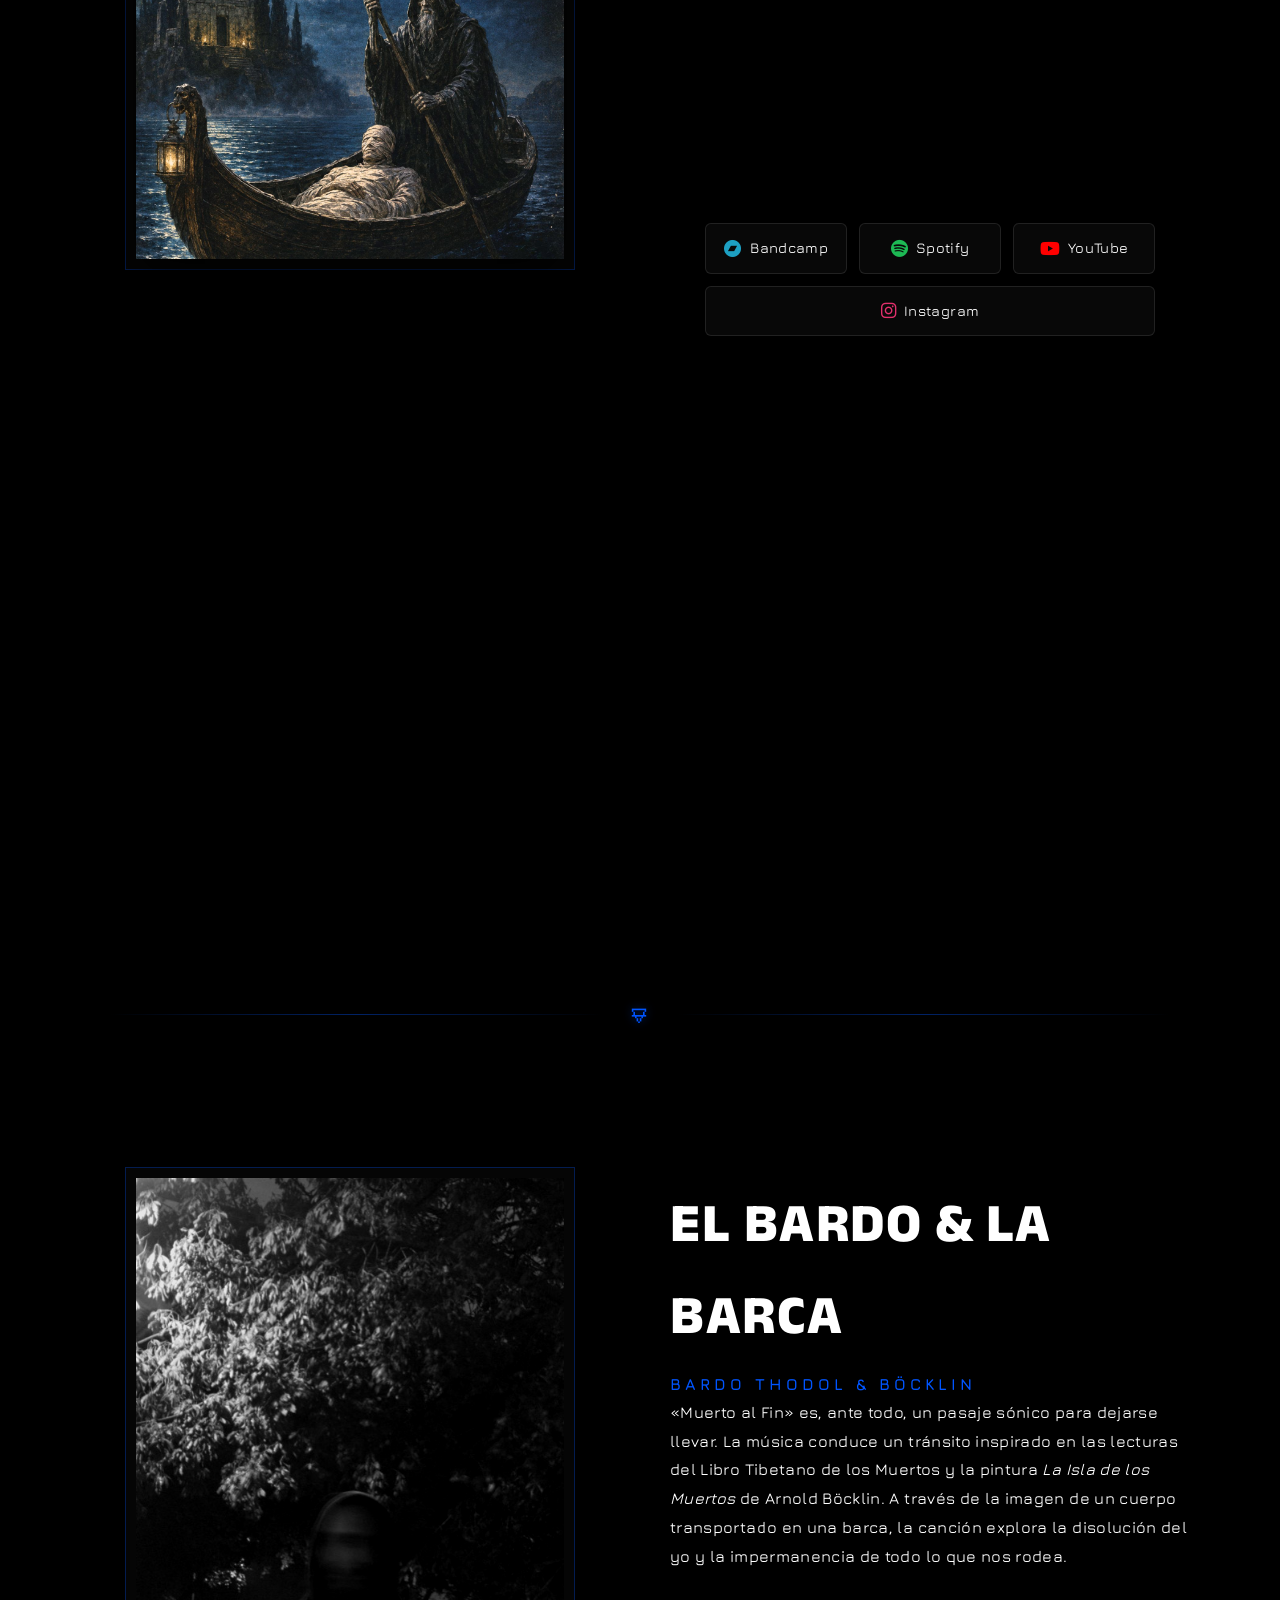
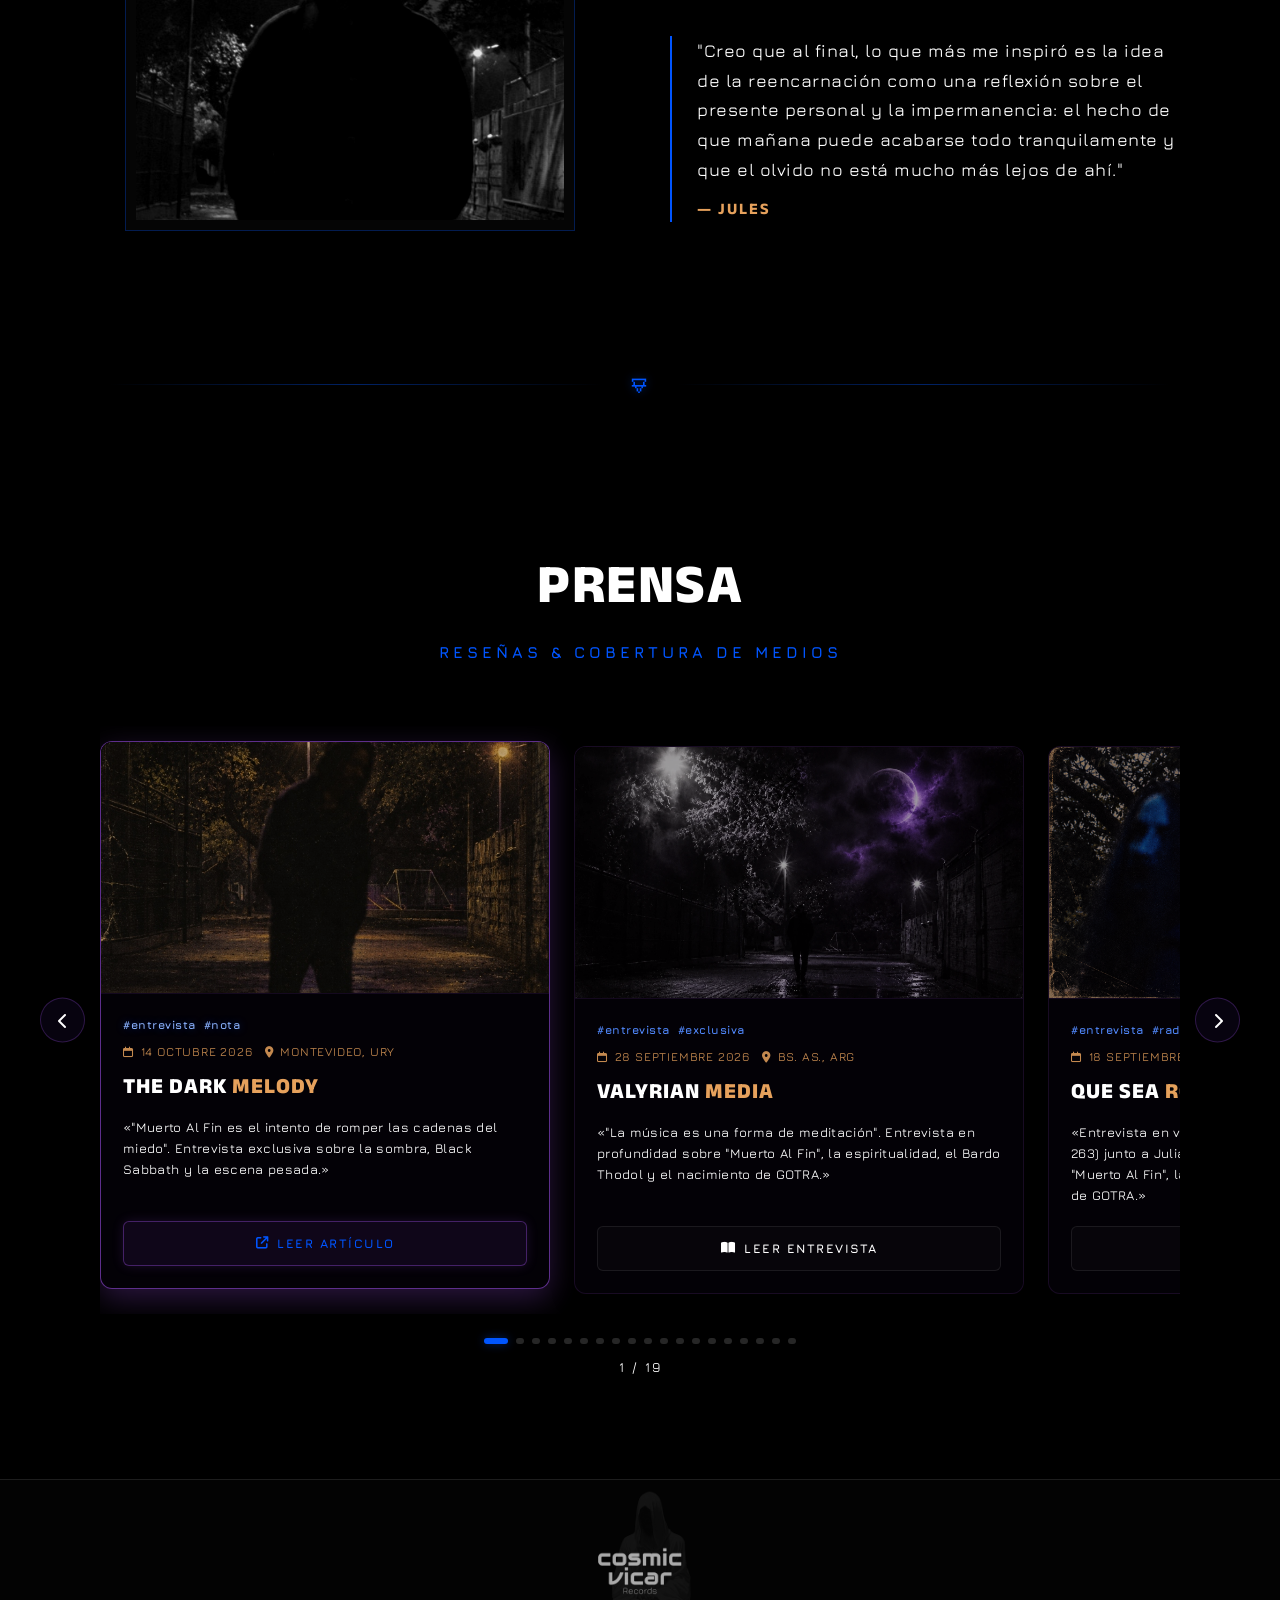
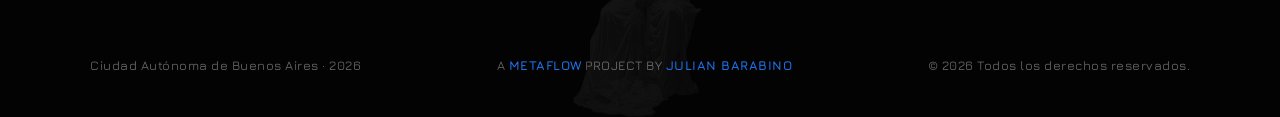
==== commit b546e59d: "feat(press, typography): add The Dark Melody interview and unify headlines to Anek Latin" ====
--- a/index.html
+++ b/index.html
@@ -25,12 +25,10 @@
 
     <title>GOTRA | Metal Psicodélico & Doom | Sitio Oficial</title>
 
-    <!-- Google Fonts: Almendra (Gótico/Ocultista) y Special Elite (Typewriter Vintage) -->
+    <!-- Typography: Anek Latin (Headlines) & Jura (Body) -->
     <link rel="preconnect" href="https://fonts.googleapis.com">
     <link rel="preconnect" href="https://fonts.gstatic.com" crossorigin>
-    <link
-        href="https://fonts.googleapis.com/css2?family=Almendra:ital,wght@0,400;0,700;1,400;1,700&family=Special+Elite&display=swap"
-        rel="stylesheet">
+    <link href="https://fonts.googleapis.com/css2?family=Anek+Latin:wght@500;600;700;800&family=Jura:wght@400;500;600;700&display=swap" rel="stylesheet">
 
     <!-- FontAwesome for Icons -->
     <link rel="stylesheet" href="https://cdnjs.cloudflare.com/ajax/libs/font-awesome/6.4.0/css/all.min.css">
@@ -322,8 +320,30 @@
                     </button>
                     
                     <div class="press-carousel" id="press-carousel">
-                        <!-- Ficha 1: Valyrian Media (Entrevista) - 28 Septiembre 2026 -->
+                        <!-- Ficha 1: The Dark Melody (Entrevista) - 14 Octubre 2026 -->
                         <div class="press-card snap-item active">
+                            <div class="press-card-image">
+                                <img src="assets/gotra_thedarkmelody.jpg" alt="GOTRA - Entrevista en The Dark Melody con Julián Barabino" loading="lazy" width="600" height="900">
+                            </div>
+                            <div class="press-card-content">
+                                <div class="press-card-hashtags">
+                                    <span class="press-hashtag">#entrevista</span>
+                                    <span class="press-hashtag">#nota</span>
+                                </div>
+                                <div class="press-card-meta">
+                                    <span><i class="fa-regular fa-calendar"></i> 14 Octubre 2026</span>
+                                    <span><i class="fa-solid fa-location-dot"></i> Montevideo, URY</span>
+                                </div>
+                                <h3 class="press-card-title">The Dark <span class="title-accent">Melody</span></h3>
+                                <p class="press-card-desc" data-i18n="press.cardTheDarkMelodyDesc">«"Muerto Al Fin es el intento de romper las cadenas del miedo". Entrevista exclusiva sobre la sombra, Black Sabbath y la escena pesada.»</p>
+                                <a href="https://thedarkmelody.com/%f0%9f%87%a6%f0%9f%87%b7gotra-muerto-al-fin-es-el-intento-de-romper-las-cadenas-del-miedo-entrevista%f0%9f%87%a6%f0%9f%87%b7/" target="_blank" rel="noopener noreferrer" class="btn-press">
+                                    <i class="fa-solid fa-arrow-up-right-from-square"></i> <span data-i18n="press.readArticle">Leer Artículo</span>
+                                </a>
+                            </div>
+                        </div>
+
+                        <!-- Ficha 2: Valyrian Media (Entrevista) - 28 Septiembre 2026 -->
+                        <div class="press-card snap-item">
                             <div class="press-card-image">
                                 <img src="assets/gotra_valyrian_media.webp" alt="GOTRA - Entrevista en Valyrian Media con Julián Barabino" loading="lazy" width="600" height="400">
                             </div>
--- a/index.css
+++ b/index.css
@@ -5,10 +5,13 @@
     --primary-glow: rgba(0, 85, 255, 0.4);
     --secondary: #e6a15c; /* Antique gold */
     --text-main: #ffffff;
-    --text-muted: #a6a39e;
-    --transition-smooth: all 0.6s cubic-bezier(0.16, 1, 0.3, 1);
-    --font-heading: 'Almendra', serif;
-    --font-body: 'Special Elite', monospace;
+    --ease-out: cubic-bezier(0.23, 1, 0.32, 1);
+    --ease-drawer: cubic-bezier(0.32, 0.72, 0, 1);
+    --transition-fast: color 0.18s ease, background-color 0.18s ease, border-color 0.18s ease, opacity 0.18s ease;
+    --transition-transform: transform 0.22s var(--ease-out), box-shadow 0.22s var(--ease-out);
+    --transition-smooth: transform 0.3s var(--ease-out), opacity 0.3s var(--ease-out);
+    --font-heading: 'Anek Latin', -apple-system, BlinkMacSystemFont, sans-serif;
+    --font-body: 'Jura', sans-serif;
 }
 
 /* --- Reset & Global --- */
@@ -28,7 +31,9 @@
     background-color: var(--bg-dark);
     color: var(--text-main);
     font-family: var(--font-body);
-    line-height: 1.8;
+    font-weight: 500;
+    line-height: 1.7;
+    letter-spacing: 0.35px;
     overflow-x: hidden;
     position: relative;
     min-height: 100vh;
@@ -38,7 +43,7 @@
 a {
     color: inherit;
     text-decoration: none;
-    transition: var(--transition-smooth);
+    transition: var(--transition-fast);
 }
 
 img {
@@ -141,7 +146,7 @@
     display: flex;
     align-items: center;
     gap: 6px;
-    font-family: 'Special Elite', monospace;
+    font-family: var(--font-body);
     font-size: 0.85rem;
 }
 
@@ -292,11 +297,13 @@
 
 .hero-tagline {
     font-family: var(--font-heading);
-    font-size: 2rem;
+    font-size: 1.9rem;
+    font-weight: 800;
     color: var(--secondary);
-    letter-spacing: 4px;
+    letter-spacing: 2.5px;
     margin-bottom: 40px;
-    font-style: italic;
+    font-style: normal;
+    text-transform: uppercase;
 }
 
 /* Countdown widget */
@@ -379,21 +386,23 @@
 }
 
 .hero-quote-text {
-    font-family: var(--font-heading), serif;
+    font-family: var(--font-heading);
     font-size: 1.6rem;
-    line-height: 1.6;
+    font-weight: 700;
+    line-height: 1.5;
     color: var(--text-main);
-    font-style: italic;
-    letter-spacing: 1px;
+    font-style: normal;
+    letter-spacing: 0.5px;
     margin-bottom: 20px;
-    opacity: 0.92;
+    opacity: 0.95;
     text-align: center;
     width: 100%;
 }
 
 .hero-quote-author {
-    font-family: 'Special Elite', monospace;
-    font-size: 0.9rem;
+    font-family: var(--font-body);
+    font-weight: 600;
+    font-size: 0.95rem;
     color: var(--primary);
     letter-spacing: 4px;
     text-transform: uppercase;
@@ -434,9 +443,9 @@
 
 .section-title {
     font-family: var(--font-heading);
-    font-size: 3.5rem;
-    font-weight: 700;
-    letter-spacing: 3px;
+    font-size: 3.4rem;
+    font-weight: 800;
+    letter-spacing: 1.5px;
     color: var(--text-main);
     text-transform: uppercase;
     margin-bottom: 10px;
@@ -616,7 +625,9 @@
 
 .artist-quote blockquote {
     font-size: 1.1rem;
-    font-style: italic;
+    font-style: normal;
+    font-weight: 500;
+    letter-spacing: 0.5px;
     color: var(--text-main);
     margin-bottom: 10px;
 }
@@ -716,12 +727,17 @@
     padding: 14px 28px;
     font-family: var(--font-heading);
     font-size: 1.2rem;
-    font-weight: 700;
-    letter-spacing: 2px;
+    font-weight: 800;
+    letter-spacing: 1.5px;
     cursor: pointer;
     border: none;
     text-transform: uppercase;
-    transition: var(--transition-smooth);
+    transition: var(--transition-transform), var(--transition-fast);
+}
+
+.btn:active {
+    transform: scale(0.97) translateY(0);
+    transition: transform 0.12s var(--ease-out);
 }
 
 .btn-primary {
@@ -743,13 +759,15 @@
     z-index: 2;
 }
 
-@keyframes bounce {
-    0%, 100% { transform: translateY(0); }
-    50% { transform: translateY(-8px); }
-}
-
+@keyframes scroll-nudge {
+    0%, 100% { transform: translateY(0); opacity: 0.6; }
+    45% { transform: translateY(6px); opacity: 1; }
+    65% { transform: translateY(0); opacity: 0.7; }
+}
+
+.animate-scroll-nudge,
 .animate-bounce {
-    animation: bounce 2s infinite;
+    animation: scroll-nudge 2.4s cubic-bezier(0.25, 1, 0.5, 1) infinite;
 }
 
 /* --- Footer (Exact Layout matching screenshot) --- */
@@ -850,7 +868,7 @@
         visibility: hidden;
         pointer-events: none;
         transform: translateY(-20px);
-        transition: transform 0.4s cubic-bezier(0.16, 1, 0.3, 1), opacity 0.3s ease, visibility 0.3s ease;
+        transition: transform 0.26s var(--ease-drawer), opacity 0.22s ease, visibility 0.22s ease;
         overflow-y: auto;
         box-sizing: border-box;
     }
@@ -1481,10 +1499,10 @@
 .press-card-title {
     font-family: var(--font-heading);
     font-size: 1.35rem;
-    font-weight: bold;
-    font-style: italic;
+    font-weight: 800;
+    font-style: normal;
     color: var(--text-main);
-    letter-spacing: 0.5px;
+    letter-spacing: 1px;
     text-transform: uppercase;
     margin-bottom: 12px;
 }
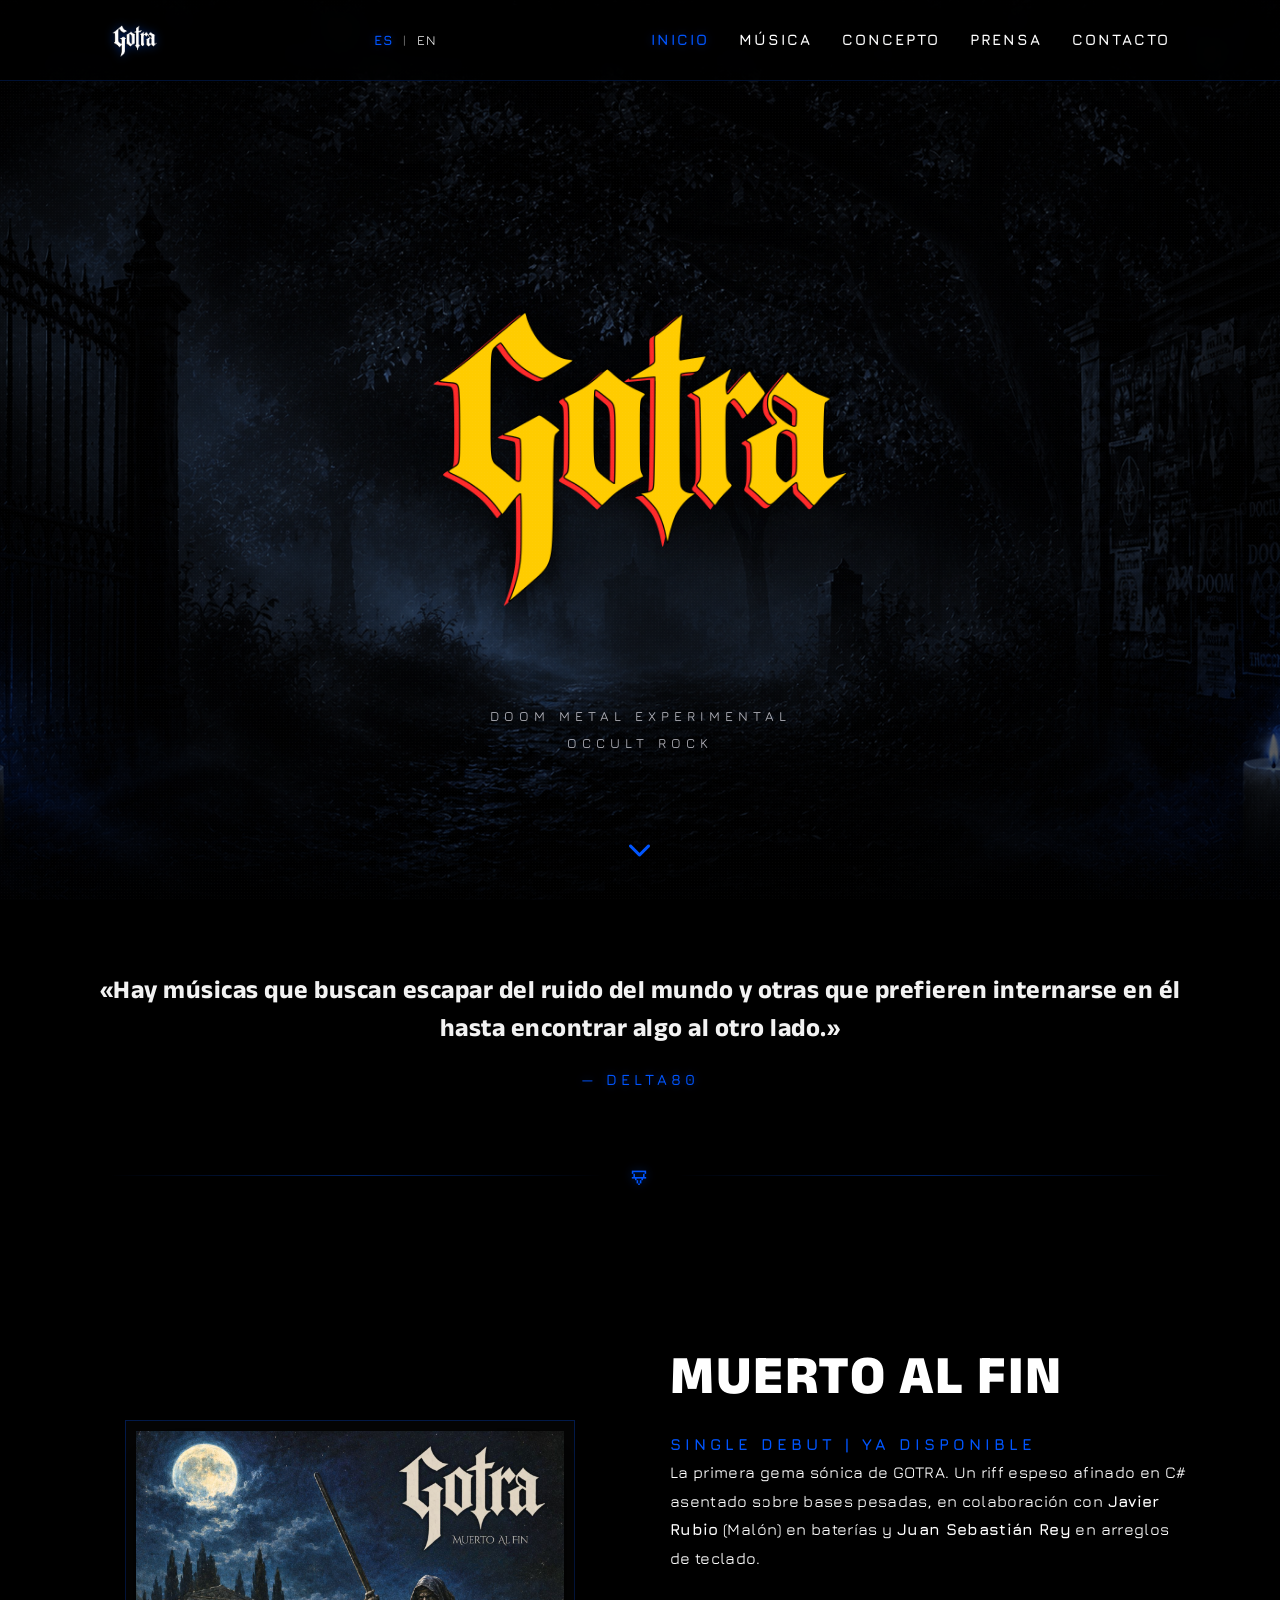
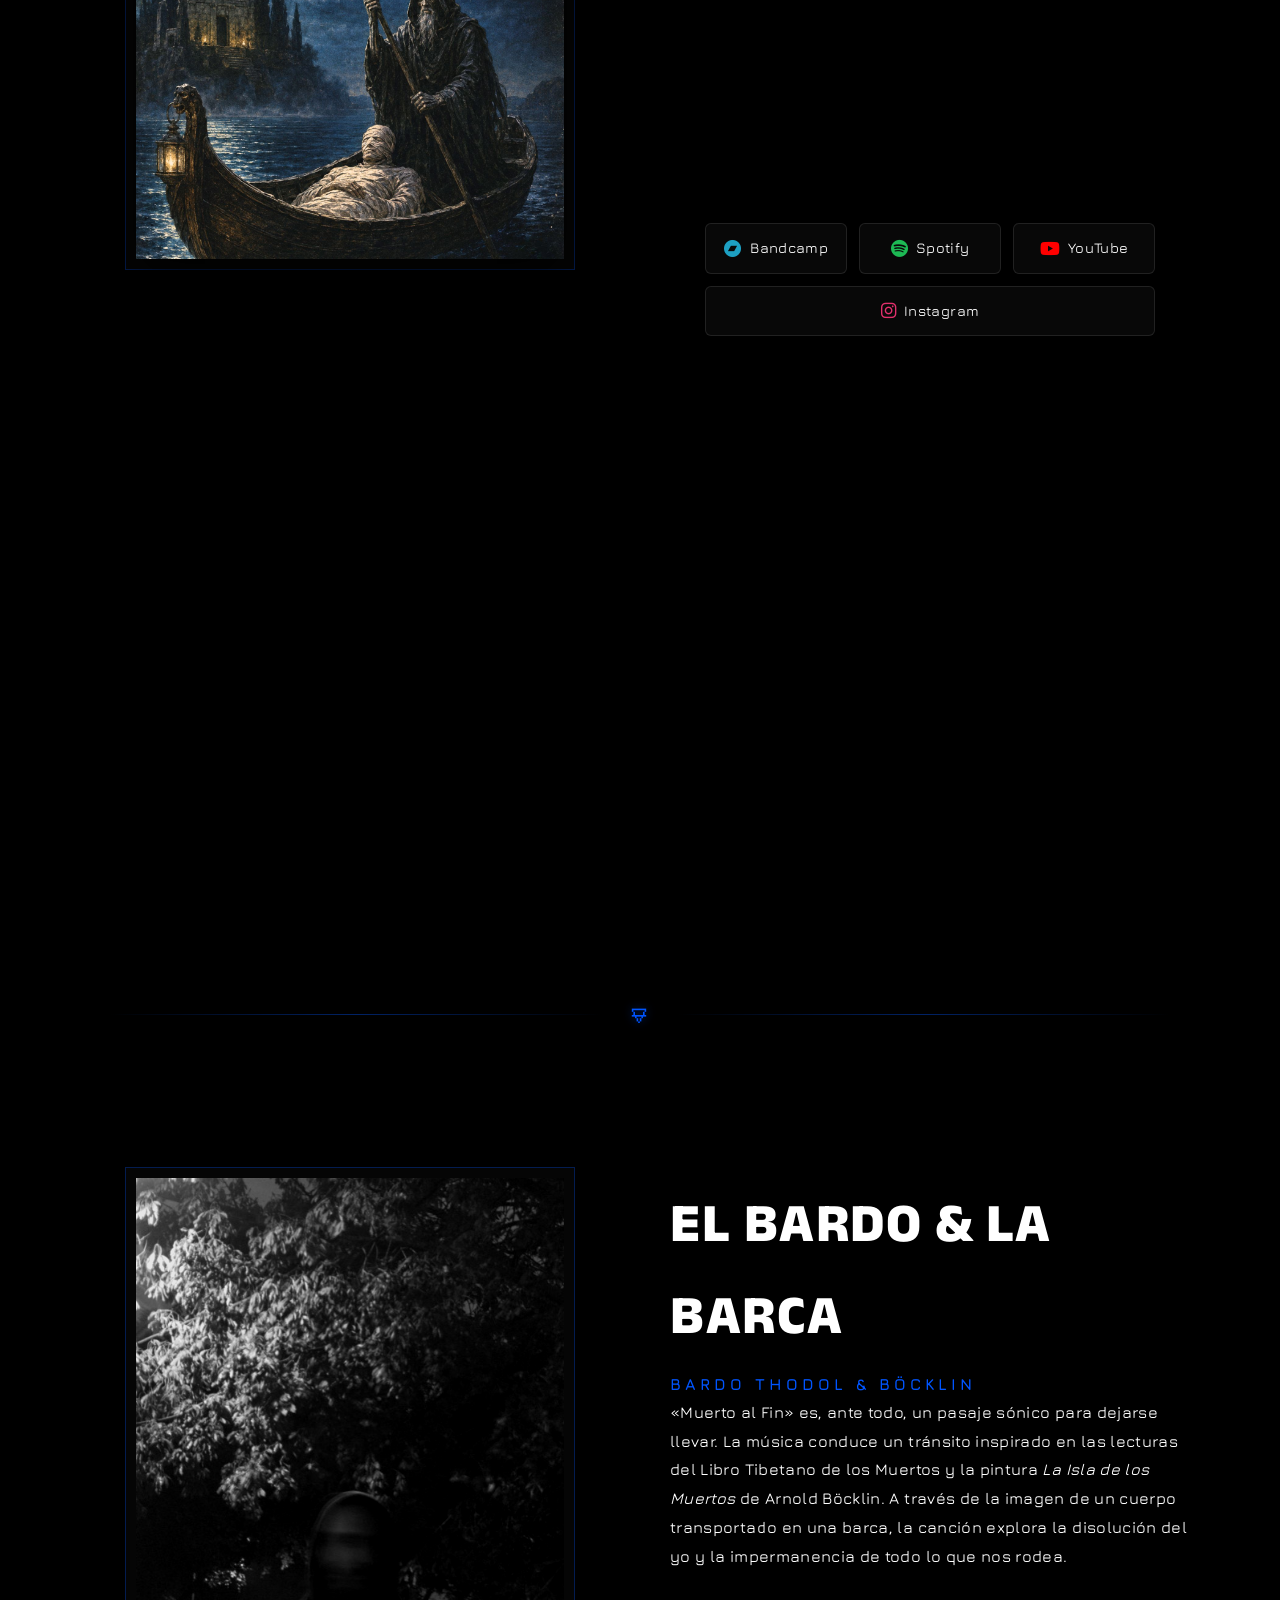
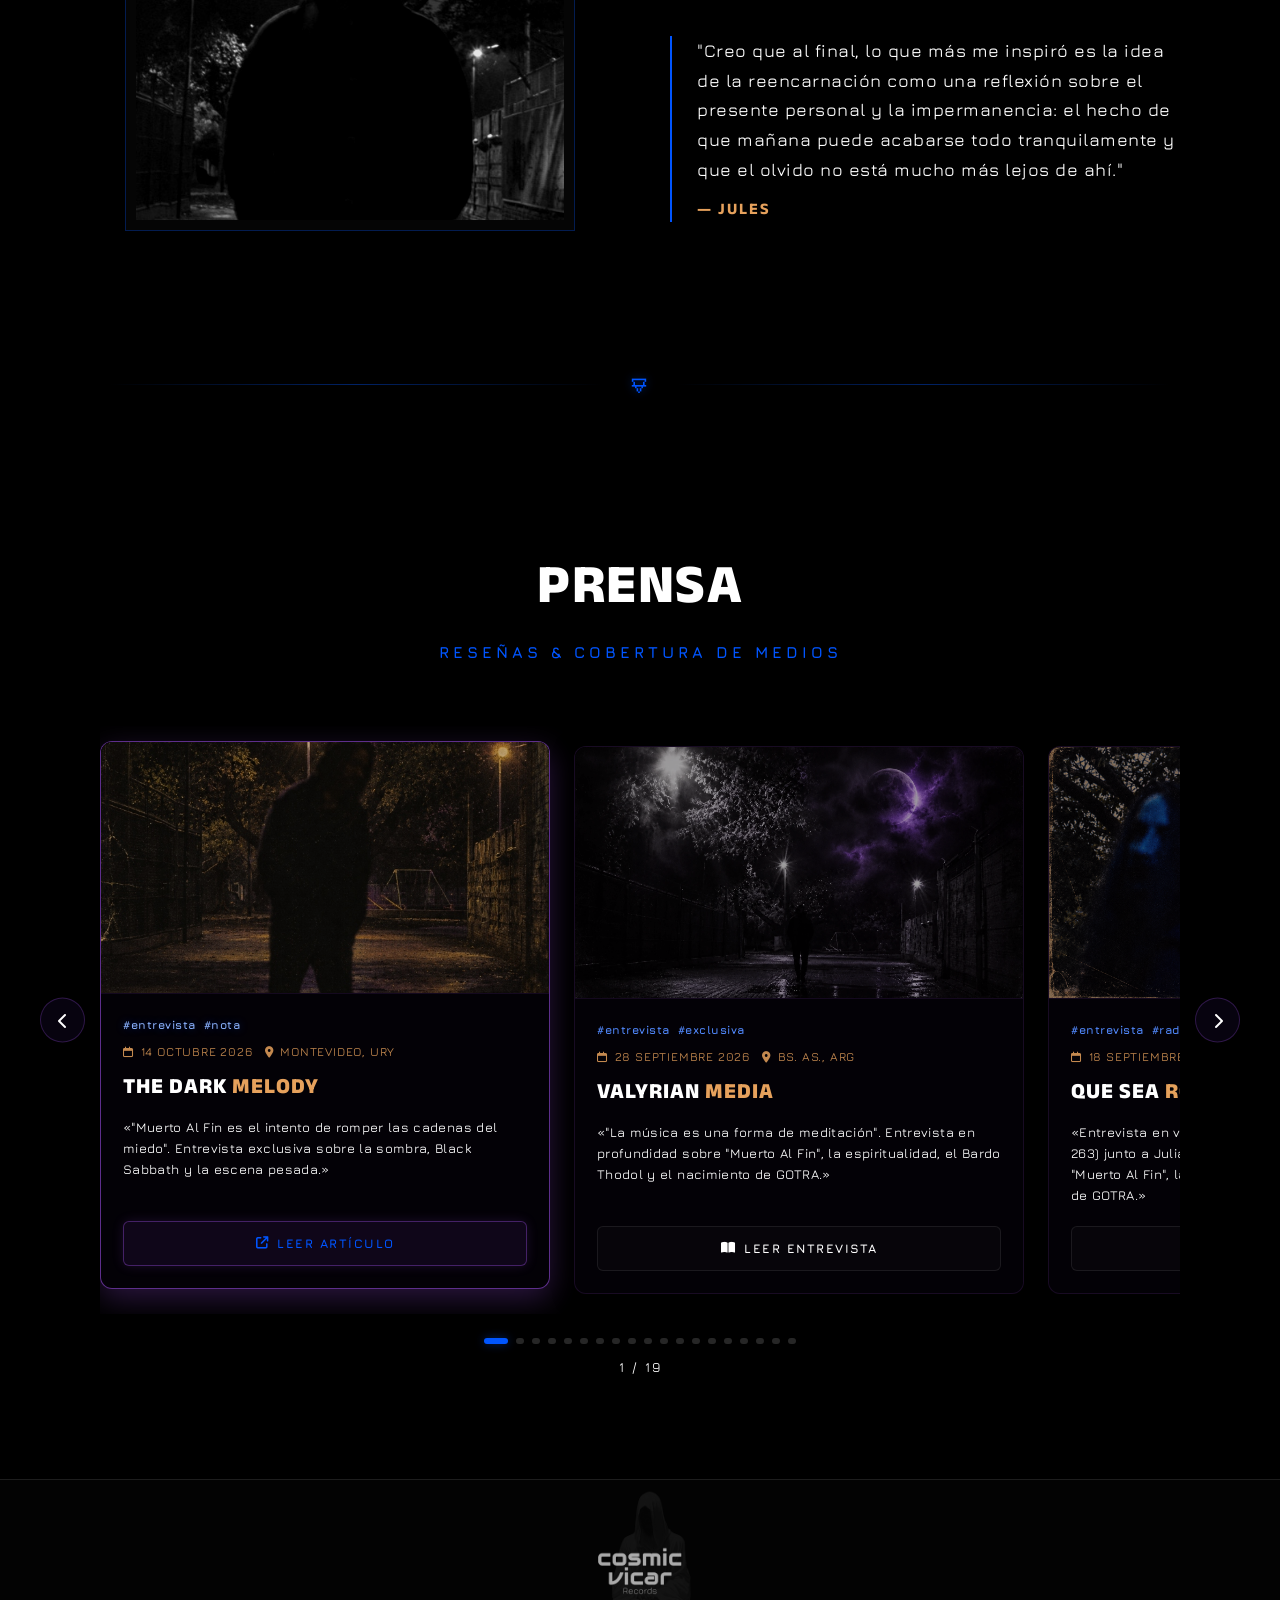
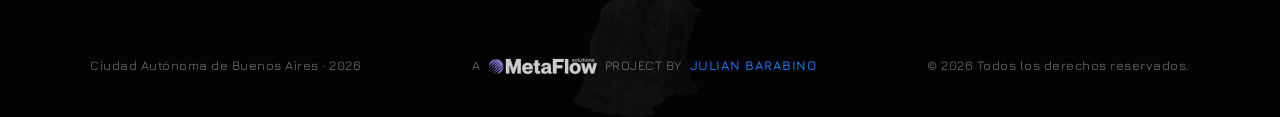
==== commit 54e9f239: "feat(footer, seo): add Metaflow logo to footer and update sitemap lastmod dates" ====
--- a/index.html
+++ b/index.html
@@ -805,8 +805,12 @@
         <div class="container footer-content">
             <span class="footer-left" data-i18n="footer.location">Ciudad Autónoma de Buenos Aires · 2026</span>
             <span class="footer-center">
-                A <a href="http://metaflow.com.ar" target="_blank" rel="noopener noreferrer" class="blue-link">METAFLOW</a> PROJECT BY <a
-                    href="http://julianbarabino.com.ar" target="_blank" rel="noopener noreferrer" class="blue-link">JULIAN BARABINO</a>
+                A
+                <a href="https://metaflow.com.ar" target="_blank" rel="noopener noreferrer" class="metaflow-logo-link" title="MetaFlow Solutions">
+                    <img src="assets/metaflow-logo.svg" alt="MetaFlow Solutions" class="metaflow-logo-img" loading="lazy" width="108" height="16">
+                </a>
+                PROJECT BY
+                <a href="https://julianbarabino.com.ar" target="_blank" rel="noopener noreferrer" class="blue-link">JULIAN BARABINO</a>
             </span>
             <span class="footer-right" data-i18n="footer.rights">© 2026 Todos los derechos reservados.</span>
         </div>
--- a/index.css
+++ b/index.css
@@ -824,6 +824,32 @@
 .blue-link:hover {
     color: #4b93f7;
     text-decoration: underline;
+}
+
+.footer-center {
+    display: inline-flex;
+    align-items: center;
+    justify-content: center;
+    gap: 8px;
+    flex-wrap: wrap;
+}
+
+.metaflow-logo-link {
+    display: inline-flex;
+    align-items: center;
+    opacity: 0.8;
+    transition: opacity 0.2s ease, transform 0.2s ease;
+}
+
+.metaflow-logo-link:hover {
+    opacity: 1;
+    transform: scale(1.05);
+}
+
+.metaflow-logo-img {
+    height: 16px;
+    width: auto;
+    display: block;
 }
 
 .footer-left, .footer-center, .footer-right {
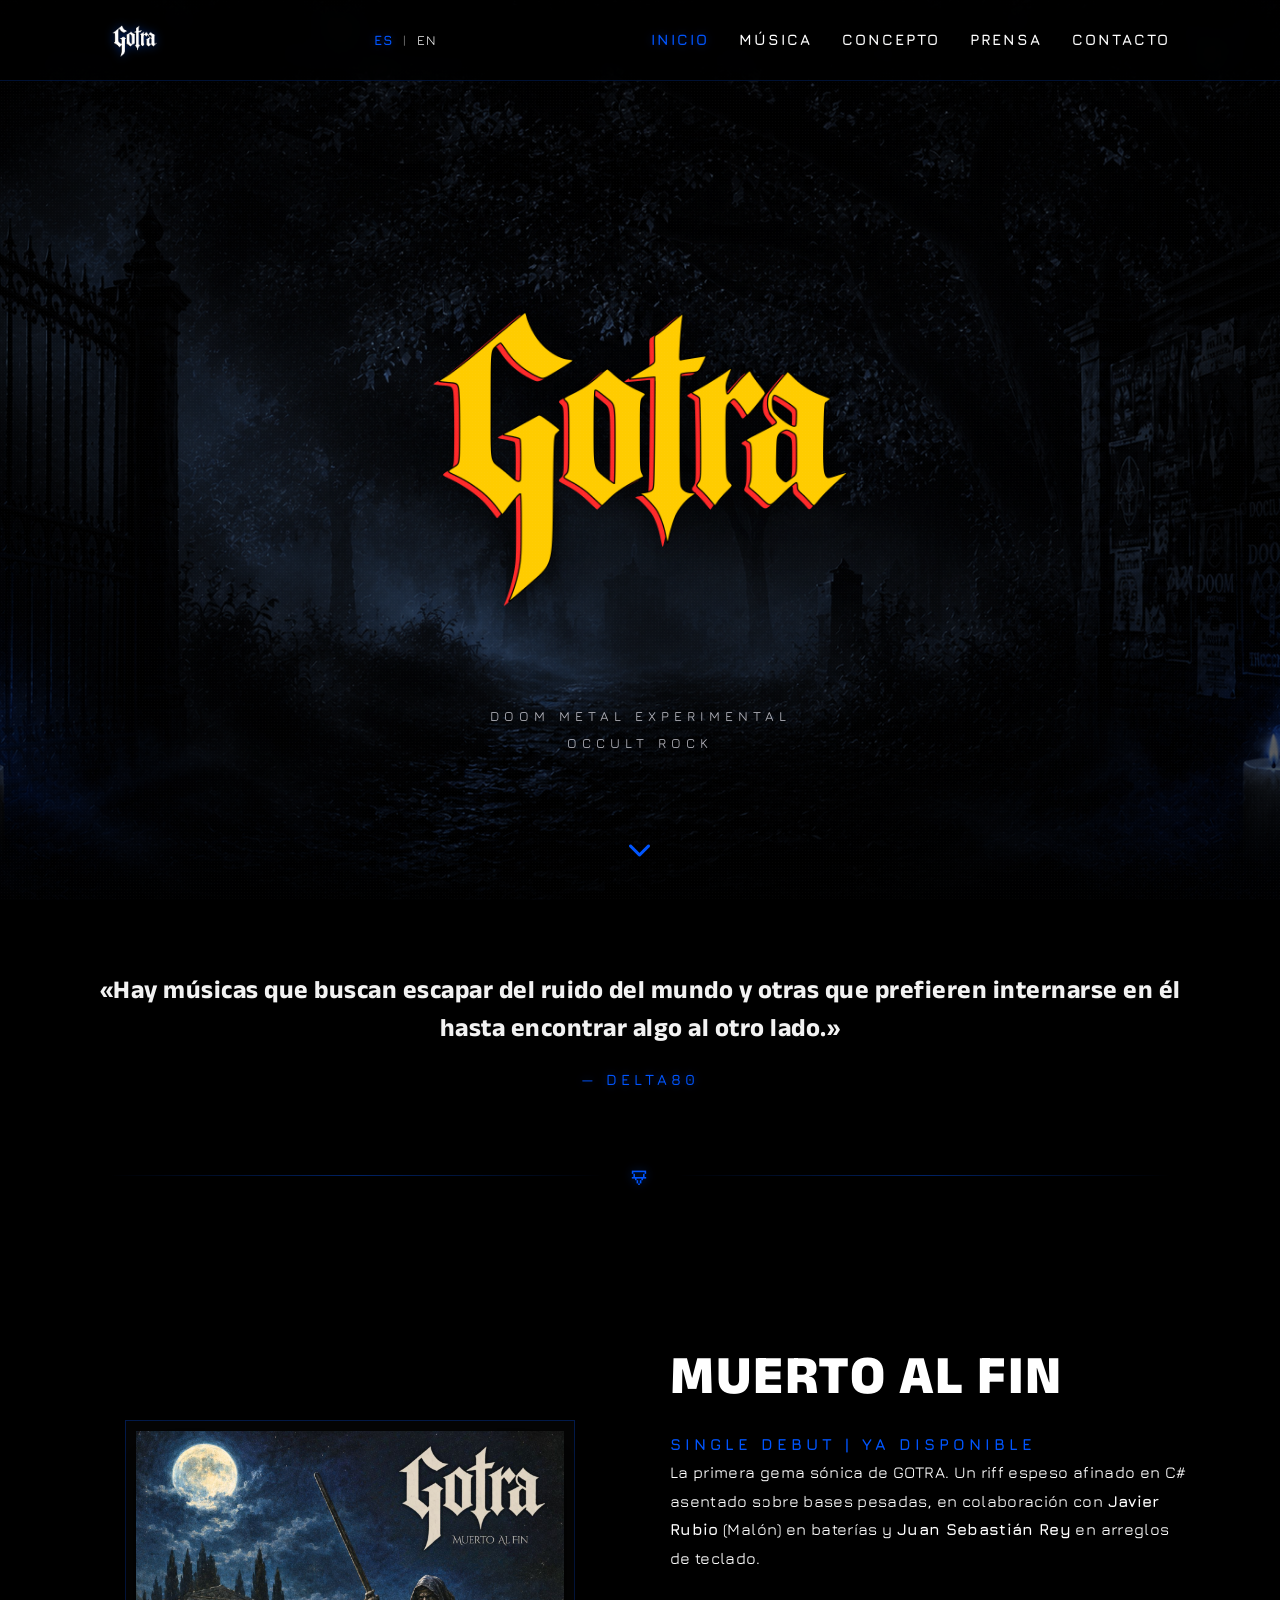
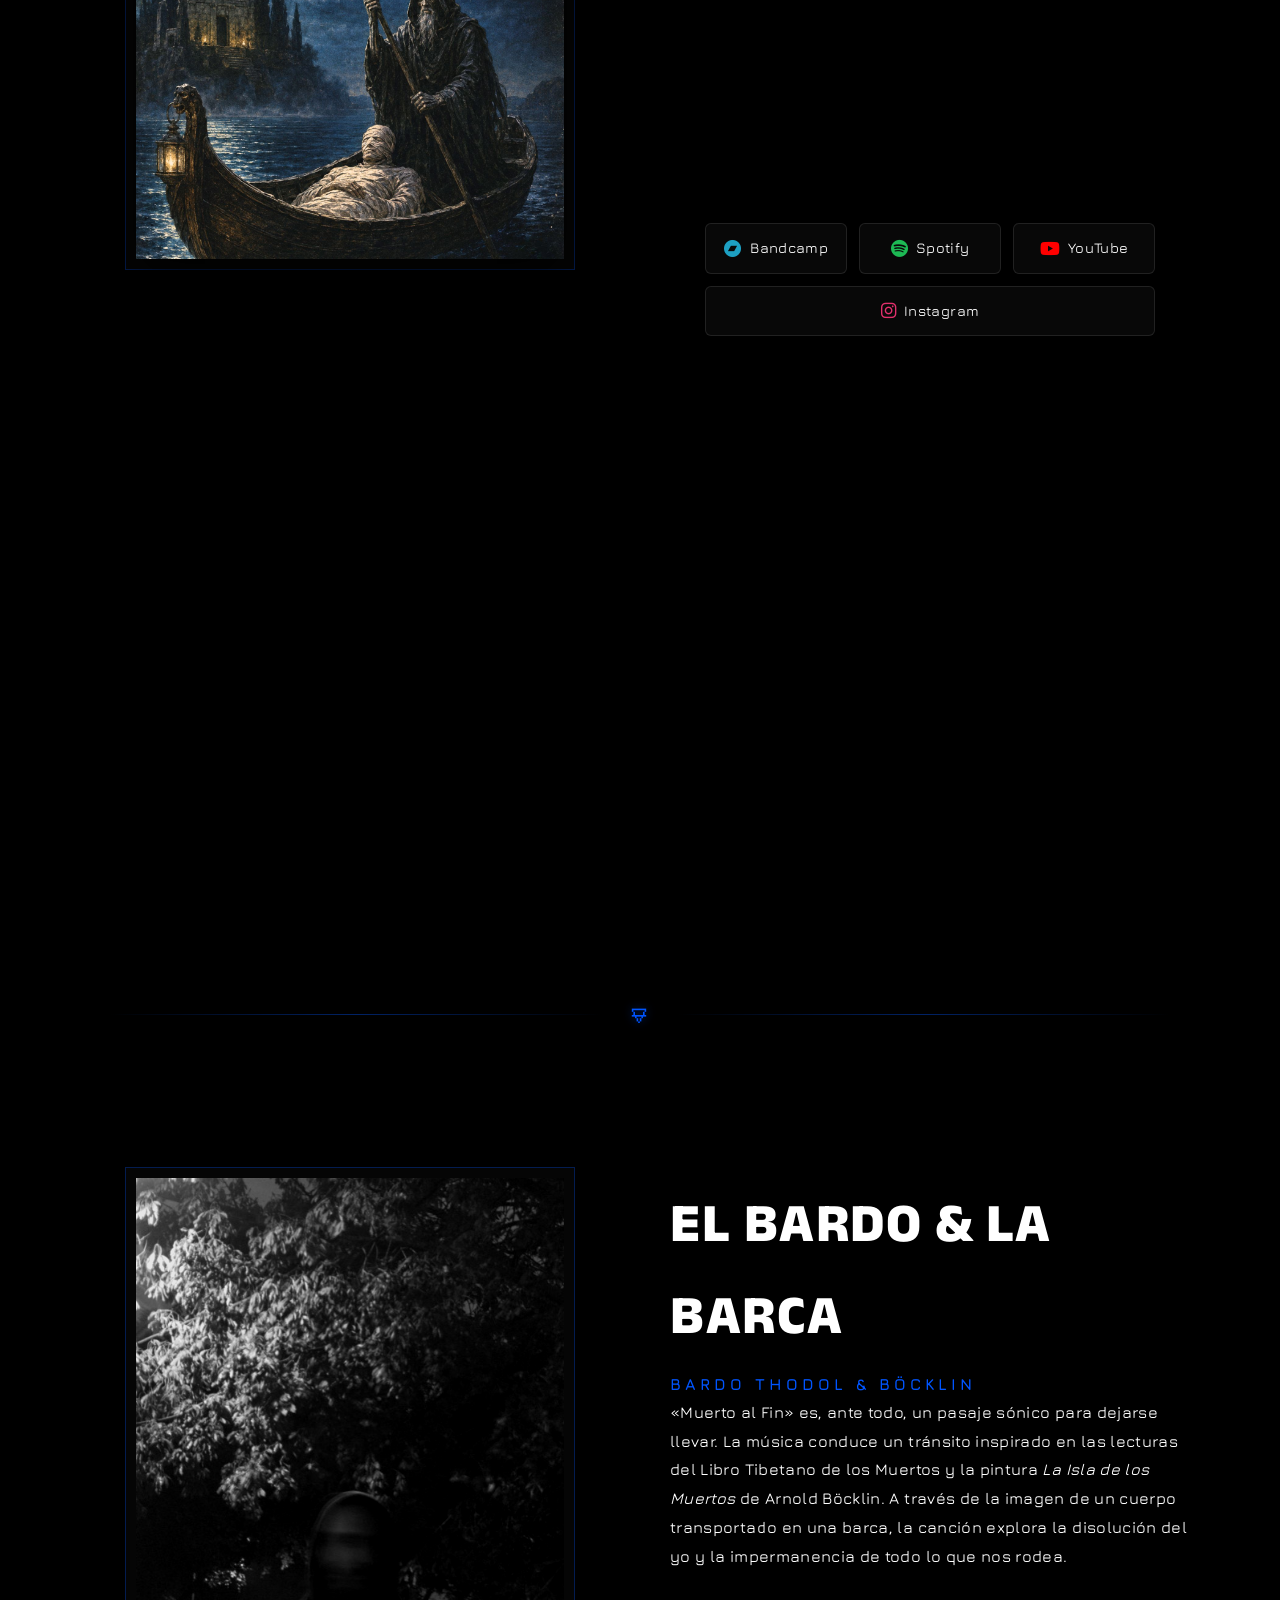
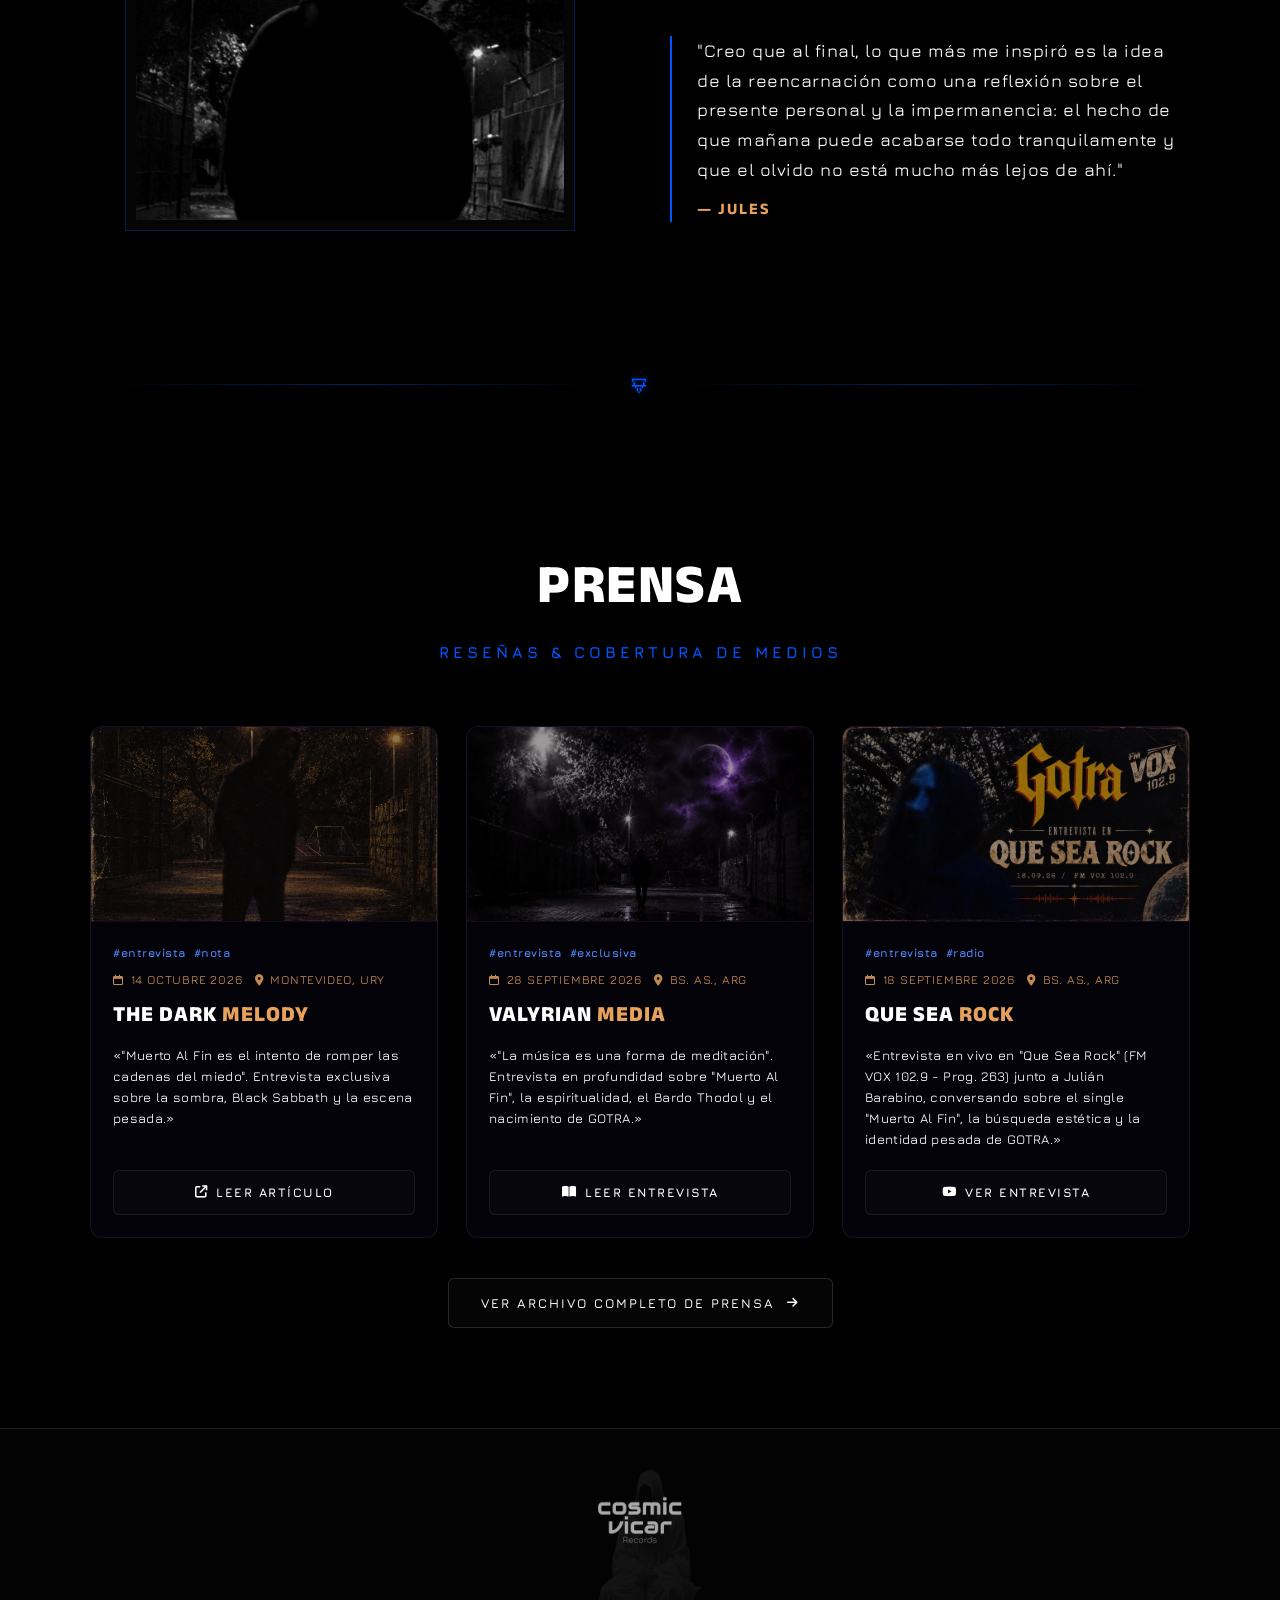
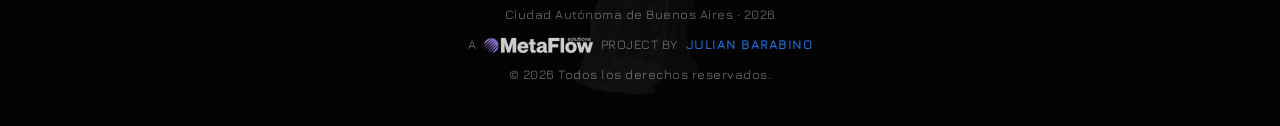
==== commit 2ff59dc0: "feat(prensa): crear pagina dedicada de prensa con filtros editoriales y teaser curado en home" ====
--- a/index.html
+++ b/index.html
@@ -314,481 +314,82 @@
                     <p class="section-subtitle" data-i18n="press.subtitle">Reseñas & Cobertura de Medios</p>
                 </div>
 
-                <div class="press-carousel-wrapper">
-                    <button class="carousel-control prev" id="btn-press-prev" aria-label="Anterior" data-i18n-aria="press.prevAria">
-                        <i class="fa-solid fa-chevron-left"></i>
-                    </button>
-                    
-                    <div class="press-carousel" id="press-carousel">
-                        <!-- Ficha 1: The Dark Melody (Entrevista) - 14 Octubre 2026 -->
-                        <div class="press-card snap-item active">
-                            <div class="press-card-image">
-                                <img src="assets/gotra_thedarkmelody.jpg" alt="GOTRA - Entrevista en The Dark Melody con Julián Barabino" loading="lazy" width="600" height="900">
-                            </div>
-                            <div class="press-card-content">
-                                <div class="press-card-hashtags">
-                                    <span class="press-hashtag">#entrevista</span>
-                                    <span class="press-hashtag">#nota</span>
-                                </div>
-                                <div class="press-card-meta">
-                                    <span><i class="fa-regular fa-calendar"></i> 14 Octubre 2026</span>
-                                    <span><i class="fa-solid fa-location-dot"></i> Montevideo, URY</span>
-                                </div>
-                                <h3 class="press-card-title">The Dark <span class="title-accent">Melody</span></h3>
-                                <p class="press-card-desc" data-i18n="press.cardTheDarkMelodyDesc">«"Muerto Al Fin es el intento de romper las cadenas del miedo". Entrevista exclusiva sobre la sombra, Black Sabbath y la escena pesada.»</p>
-                                <a href="https://thedarkmelody.com/%f0%9f%87%a6%f0%9f%87%b7gotra-muerto-al-fin-es-el-intento-de-romper-las-cadenas-del-miedo-entrevista%f0%9f%87%a6%f0%9f%87%b7/" target="_blank" rel="noopener noreferrer" class="btn-press">
-                                    <i class="fa-solid fa-arrow-up-right-from-square"></i> <span data-i18n="press.readArticle">Leer Artículo</span>
-                                </a>
-                            </div>
-                        </div>
-
-                        <!-- Ficha 2: Valyrian Media (Entrevista) - 28 Septiembre 2026 -->
-                        <div class="press-card snap-item">
-                            <div class="press-card-image">
-                                <img src="assets/gotra_valyrian_media.webp" alt="GOTRA - Entrevista en Valyrian Media con Julián Barabino" loading="lazy" width="600" height="400">
-                            </div>
-                            <div class="press-card-content">
-                                <div class="press-card-hashtags">
-                                    <span class="press-hashtag">#entrevista</span>
-                                    <span class="press-hashtag">#exclusiva</span>
-                                </div>
-                                <div class="press-card-meta">
-                                    <span><i class="fa-regular fa-calendar"></i> 28 Septiembre 2026</span>
-                                    <span><i class="fa-solid fa-location-dot"></i> Bs. As., ARG</span>
-                                </div>
-                                <h3 class="press-card-title">Valyrian <span class="title-accent">Media</span></h3>
-                                <p class="press-card-desc" data-i18n="press.cardValyrianMediaDesc">«"La música es una forma de meditación". Entrevista en profundidad sobre "Muerto Al Fin", la espiritualidad, el Bardo Thodol y el nacimiento de GOTRA.»</p>
-                                <a href="prensa/valyrian-media.html" class="btn-press">
-                                    <i class="fa-solid fa-book-open"></i> <span data-i18n="press.readFullInterview">Leer Entrevista</span>
-                                </a>
-                            </div>
-                        </div>
-
-                        <!-- Ficha 2: Que Sea Rock (FM VOX 102.9) - 18 Septiembre 2026 -->
-                        <div class="press-card snap-item">
-                            <div class="press-card-image">
-                                <img src="assets/gotra_quesearock.png" alt="GOTRA - Entrevista en Que Sea Rock (FM VOX 102.9) con Julián Barabino" loading="lazy" width="600" height="338">
-                            </div>
-                            <div class="press-card-content">
-                                <div class="press-card-hashtags">
-                                    <span class="press-hashtag">#entrevista</span>
-                                    <span class="press-hashtag">#radio</span>
-                                </div>
-                                <div class="press-card-meta">
-                                    <span><i class="fa-regular fa-calendar"></i> 18 Septiembre 2026</span>
-                                    <span><i class="fa-solid fa-location-dot"></i> Bs. As., ARG</span>
-                                </div>
-                                <h3 class="press-card-title">Que Sea <span class="title-accent">Rock</span></h3>
-                                <p class="press-card-desc" data-i18n="press.cardQueSeaRockDesc">«Entrevista en vivo en "Que Sea Rock" (FM VOX 102.9 - Prog. 263) junto a Julián Barabino, conversando sobre el single "Muerto Al Fin", la búsqueda estética y la identidad pesada de GOTRA.»</p>
-                                <a href="https://www.youtube.com/live/chlxFoEMeHo" target="_blank" rel="noopener noreferrer" class="btn-press">
-                                    <i class="fa-brands fa-youtube"></i> <span data-i18n="press.watchInterview">Ver Entrevista</span>
-                                </a>
-                            </div>
-                        </div>
-
-                        <!-- Ficha 2: Martes de Metal (Radio Gráfica) - 15 Septiembre 2026 -->
-                        <div class="press-card snap-item">
-                            <div class="press-card-image">
-                                <img src="assets/gotra_entrevista_martes_de_metal.png" alt="GOTRA - Entrevista en Martes de Metal (Radio Gráfica) con Julián Barabino" loading="lazy" width="600" height="338">
-                            </div>
-                            <div class="press-card-content">
-                                <div class="press-card-hashtags">
-                                    <span class="press-hashtag">#entrevista</span>
-                                    <span class="press-hashtag">#video</span>
-                                </div>
-                                <div class="press-card-meta">
-                                    <span><i class="fa-regular fa-calendar"></i> 15 Septiembre 2026</span>
-                                    <span><i class="fa-solid fa-location-dot"></i> Bs. As., ARG</span>
-                                </div>
-                                <h3 class="press-card-title">Martes de <span class="title-accent">Metal</span></h3>
-                                <p class="press-card-desc" data-i18n="press.cardMartesMetalDesc">«Entrevista en profundidad en Martes de Metal (Radio Gráfica) conversando sobre el lanzamiento del single "Muerto Al Fin", la búsqueda estética y la raíz pesada de GOTRA.»</p>
-                                <a href="https://www.youtube.com/watch?v=NVxtykkw0hA&t=1265s" target="_blank" rel="noopener noreferrer" class="btn-press">
-                                    <i class="fa-brands fa-youtube"></i> <span data-i18n="press.watchInterview">Ver Entrevista</span>
-                                </a>
-                            </div>
-                        </div>
-
-                        <!-- Ficha 2: Enfermo Metal Radio - 12 Septiembre 2026 -->
-                        <div class="press-card snap-item">
-                            <div class="press-card-image">
-                                <img src="assets/gotra_entrevista_enfermoMetal.png" alt="GOTRA - Entrevista en Enfermo Metal Radio con Julián Barabino" loading="lazy" width="600" height="338">
-                            </div>
-                            <div class="press-card-content">
-                                <div class="press-card-hashtags">
-                                    <span class="press-hashtag">#entrevista</span>
-                                    <span class="press-hashtag">#video</span>
-                                </div>
-                                <div class="press-card-meta">
-                                    <span><i class="fa-regular fa-calendar"></i> 12 Septiembre 2026</span>
-                                    <span><i class="fa-solid fa-location-dot"></i> Bs. As., ARG</span>
-                                </div>
-                                <h3 class="press-card-title">Enfermo <span class="title-accent">Metal</span></h3>
-                                <p class="press-card-desc" data-i18n="press.cardEnfermoMetalDesc">«Entrevista en vivo en Enfermo Metal Radio conversando sobre la identidad sonora de GOTRA, el proceso compositivo de "Muerto Al Fin" y el metal psicodélico.»</p>
-                                <a href="https://www.youtube.com/watch?v=qjk7ISBeMSU&list=RDqjk7ISBeMSU&start_radio=1&t=3911s" target="_blank" rel="noopener noreferrer" class="btn-press">
-                                    <i class="fa-brands fa-youtube"></i> <span data-i18n="press.watchInterview">Ver Entrevista</span>
-                                </a>
-                            </div>
-                        </div>
-
-                        <!-- Ficha 3: Darkness News TV (Entrevista en Video) - 20 Agosto 2026 -->
-                        <div class="press-card snap-item">
-                            <div class="press-card-image">
-                                <img src="assets/darknessNews_entrevista_gotra.png" alt="GOTRA - Entrevista en Darkness News TV con Julián Barabino" loading="lazy" width="600" height="338">
-                            </div>
-                            <div class="press-card-content">
-                                <div class="press-card-hashtags">
-                                    <span class="press-hashtag">#entrevista</span>
-                                    <span class="press-hashtag">#video</span>
-                                </div>
-                                <div class="press-card-meta">
-                                    <span><i class="fa-regular fa-calendar"></i> Agosto 2026</span>
-                                    <span><i class="fa-solid fa-location-dot"></i> Bs. As., ARG</span>
-                                </div>
-                                <h3 class="press-card-title">Darkness <span class="title-accent">News TV</span></h3>
-                                <p class="press-card-desc" data-i18n="press.cardDarknessTvDesc">«Entrevista en profundidad en Darkness News TV sobre el nacimiento de GOTRA, el single "Muerto Al Fin", la espiritualidad, el Bardo Thodol y la visión artística del proyecto.»</p>
-                                <a href="https://www.youtube.com/watch?v=AbtFLvvt9aA" target="_blank" rel="noopener noreferrer" class="btn-press">
-                                    <i class="fa-brands fa-youtube"></i> <span data-i18n="press.watchInterview">Ver Entrevista</span>
-                                </a>
-                            </div>
-                        </div>
-
-                        <!-- Ficha 2: Siglo Metálico (Entrevista en Video) - 19 Agosto 2026 -->
-                        <div class="press-card snap-item">
-                            <div class="press-card-image">
-                                <img src="assets/img_siglo_metalico.jpg" alt="GOTRA - Entrevista en Siglo Metálico con Julián Barabino" loading="lazy" width="600" height="338">
-                            </div>
-                            <div class="press-card-content">
-                                <div class="press-card-hashtags">
-                                    <span class="press-hashtag">#entrevista</span>
-                                    <span class="press-hashtag">#video</span>
-                                </div>
-                                <div class="press-card-meta">
-                                    <span><i class="fa-regular fa-calendar"></i> 19 Agosto 2026</span>
-                                    <span><i class="fa-solid fa-location-dot"></i> Bs. As., ARG</span>
-                                </div>
-                                <h3 class="press-card-title">Siglo <span class="title-accent">Metálico</span></h3>
-                                <p class="press-card-desc" data-i18n="press.cardSigloMetalicoDesc">«Entrevista en profundidad en Siglo Metálico sobre el nacimiento de GOTRA, las ideas que dieron forma a su identidad, influencias y todo el proceso detrás de "Muerto Al Fin".»</p>
-                                <a href="https://youtu.be/QpPMN2U306M" target="_blank" rel="noopener noreferrer" class="btn-press">
-                                    <i class="fa-brands fa-youtube"></i> <span data-i18n="press.watchInterview">Ver Entrevista</span>
-                                </a>
-                            </div>
-                        </div>
-
-                        <!-- Ficha 3: Luna Llena (RDV Radio Rock) - 15 Agosto 2026 -->
-                        <div class="press-card snap-item">
-                            <div class="press-card-image">
-                                <img src="assets/gotra_entrevista_LunaLlena.png" alt="GOTRA - Entrevista en Luna Llena (RDV Radio Rock) con Julián Barabino" loading="lazy" width="600" height="338">
-                            </div>
-                            <div class="press-card-content">
-                                <div class="press-card-hashtags">
-                                    <span class="press-hashtag">#entrevista</span>
-                                    <span class="press-hashtag">#video</span>
-                                </div>
-                                <div class="press-card-meta">
-                                    <span><i class="fa-regular fa-calendar"></i> 15 Agosto 2026</span>
-                                    <span><i class="fa-solid fa-location-dot"></i> Bs. As., ARG</span>
-                                </div>
-                                <h3 class="press-card-title">Luna Llena <span class="title-accent">· RDV</span></h3>
-                                <p class="press-card-desc" data-i18n="press.cardLunaLlenaDesc">«Entrevista en profundidad en Luna Llena (RDV Radio Rock) sobre el nacimiento de GOTRA, las influencias de los 70, la raíz budista del proyecto y la composición como refugio sonoro.»</p>
-                                <a href="https://youtu.be/uHuvZXlw1BY" target="_blank" rel="noopener noreferrer" class="btn-press">
-                                    <i class="fa-brands fa-youtube"></i> <span data-i18n="press.watchInterview">Ver Entrevista</span>
-                                </a>
-                            </div>
-                        </div>
-
-                        <!-- Ficha 4: Music Extreme (Entrevista en Video) - Agosto 2026 -->
-                        <div class="press-card snap-item">
-                            <div class="press-card-image">
-                                <img src="assets/gotra_entrevista_musicextreme.png" alt="GOTRA - Entrevista en Music Extreme con Julián Barabino" loading="lazy" width="600" height="338">
-                            </div>
-                            <div class="press-card-content">
-                                <div class="press-card-hashtags">
-                                    <span class="press-hashtag">#entrevista</span>
-                                    <span class="press-hashtag">#video</span>
-                                </div>
-                                <div class="press-card-meta">
-                                    <span><i class="fa-regular fa-calendar"></i> Agosto 2026</span>
-                                    <span><i class="fa-solid fa-location-dot"></i> Bs. As., ARG</span>
-                                </div>
-                                <h3 class="press-card-title">Music <span class="title-accent">Extreme</span></h3>
-                                <p class="press-card-desc" data-i18n="press.cardMusicExtremeDesc">«Entrevista en profundidad en Music Extreme junto a Julián Barabino, explorando la génesis de GOTRA, el sonido doom psicodélico y el concepto detrás de "Muerto Al Fin".»</p>
-                                <a href="https://www.youtube.com/watch?v=ouDHngUAKNk" target="_blank" rel="noopener noreferrer" class="btn-press">
-                                    <i class="fa-brands fa-youtube"></i> <span data-i18n="press.watchInterview">Ver Entrevista</span>
-                                </a>
-                            </div>
-                        </div>
-
-                        <!-- Ficha 5: Metalargentum Radio (Entrevista) - Agosto 2026 -->
-                        <div class="press-card snap-item">
-                            <div class="press-card-image">
-                                <img src="assets/entrevista_metalArgentum_gotra.png" alt="GOTRA - Entrevista en Metalargentum Radio con Julián Barabino" loading="lazy" width="600" height="338">
-                            </div>
-                            <div class="press-card-content">
-                                <div class="press-card-hashtags">
-                                    <span class="press-hashtag">#entrevista</span>
-                                    <span class="press-hashtag">#video</span>
-                                </div>
-                                <div class="press-card-meta">
-                                    <span><i class="fa-regular fa-calendar"></i> Agosto 2026</span>
-                                    <span><i class="fa-solid fa-location-dot"></i> Bs. As., ARG</span>
-                                </div>
-                                <h3 class="press-card-title">Metalargentum <span class="title-accent">Radio</span></h3>
-                                <p class="press-card-desc" data-i18n="press.cardMetalargentumRadioDesc">«Entrevista en profundidad en Metalargentum Radio sobre el nacimiento de GOTRA, el single "Muerto Al Fin", la inspiración en el Bardo Thodol y La Isla de los Muertos, y la búsqueda de un sonido valvular y analógico.»</p>
-                                <a href="https://www.youtube.com/watch?v=_xjWhh6Pw_I&t=2211s" target="_blank" rel="noopener noreferrer" class="btn-press">
-                                    <i class="fa-brands fa-youtube"></i> <span data-i18n="press.watchInterview">Ver Entrevista</span>
-                                </a>
-                            </div>
-                        </div>
-
-                        <!-- Ficha 6: Los Colores del Metal (Sonidos FM) - Agosto 2026 -->
-                        <div class="press-card snap-item">
-                            <div class="press-card-image">
-                                <img src="assets/gotra_losColoresDelMetal_entrevista.png" alt="GOTRA - Entrevista en Los Colores del Metal (Sonidos FM Berazategui)" loading="lazy" width="600" height="338">
-                            </div>
-                            <div class="press-card-content">
-                                <div class="press-card-hashtags">
-                                    <span class="press-hashtag">#entrevista</span>
-                                    <span class="press-hashtag">#video</span>
-                                </div>
-                                <div class="press-card-meta">
-                                    <span><i class="fa-regular fa-calendar"></i> Agosto 2026</span>
-                                    <span><i class="fa-solid fa-location-dot"></i> Berazategui, ARG</span>
-                                </div>
-                                <h3 class="press-card-title">Los Colores <span class="title-accent">del Metal</span></h3>
-                                <p class="press-card-desc" data-i18n="press.cardColoresMetalDesc">«Entrevista telefónica en vivo en "Los Colores del Metal" (Sonidos FM, Berazategui), conversando sobre el nacimiento de GOTRA, el concepto y el lanzamiento de "Muerto Al Fin".»</p>
-                                <a href="https://www.youtube.com/live/xrij-LMxK8w?si=-RvTAbN0_sEYOVx8" target="_blank" rel="noopener noreferrer" class="btn-press">
-                                    <i class="fa-brands fa-youtube"></i> <span data-i18n="press.watchInterview">Ver Entrevista</span>
-                                </a>
-                            </div>
-                        </div>
-
-                        <!-- Ficha 7: Delta 80 Entrevista - Agosto 2026 -->
-                        <div class="press-card snap-item">
-                            <div class="press-card-image">
-                                <img src="assets/img_5992.jpg" alt="GOTRA - Entrevista en Delta 80: La música como territorio de búsqueda" loading="lazy" width="600" height="400">
-                            </div>
-                            <div class="press-card-content">
-                                <div class="press-card-hashtags">
-                                    <span class="press-hashtag">#entrevista</span>
-                                    <span class="press-hashtag">#nota</span>
-                                </div>
-                                <div class="press-card-meta">
-                                    <span><i class="fa-regular fa-calendar"></i> Agosto 2026</span>
-                                    <span><i class="fa-solid fa-location-dot"></i> Bs. As., ARG</span>
-                                </div>
-                                <h3 class="press-card-title">Delta <span class="title-accent">80</span></h3>
-                                <p class="press-card-desc" data-i18n="press.cardDeltaInterviewDesc">«"Gotra: la música como territorio de búsqueda". Entrevista en profundidad sobre el proceso creativo de "Muerto Al Fin", la transformación y el esoterismo.»</p>
-                                <a href="https://www.delta80.com.ar/gotra-la-musica-como-territorio-de-busqueda/" target="_blank" rel="noopener noreferrer" class="btn-press">
-                                    <i class="fa-solid fa-arrow-up-right-from-square"></i> <span data-i18n="press.readArticle">Leer Artículo</span>
-                                </a>
-                            </div>
-                        </div>
-
-                        <!-- Ficha 8: Los Guardianes Ciegos (Entrevista Exclusiva) - Agosto 2026 -->
-                        <div class="press-card snap-item">
-                            <div class="press-card-image">
-                                <img src="assets/gotra_guardianes_ciegos.webp" alt="GOTRA - Entrevista en Los Guardianes Ciegos con Julián Barabino" loading="lazy" width="600" height="337">
-                            </div>
-                            <div class="press-card-content">
-                                <div class="press-card-hashtags">
-                                    <span class="press-hashtag">#entrevista</span>
-                                    <span class="press-hashtag">#exclusiva</span>
-                                </div>
-                                <div class="press-card-meta">
-                                    <span><i class="fa-regular fa-calendar"></i> Agosto 2026</span>
-                                    <span><i class="fa-solid fa-location-dot"></i> Bs. As., ARG</span>
-                                </div>
-                                <h3 class="press-card-title">Los Guardianes <span class="title-accent">Ciegos</span></h3>
-                                <p class="press-card-desc" data-i18n="press.cardGuardianesCiegosDesc">«"Hacer consciente la oscuridad desde la música y la distorsión". Entrevista en profundidad sobre la raíz espiritual de GOTRA, Jung, el Bardo Thodol y "Muerto Al Fin".»</p>
-                                <a href="prensa/los-guardianes-ciegos.html" class="btn-press">
-                                    <i class="fa-solid fa-book-open"></i> <span data-i18n="press.readFullInterview">Leer Entrevista</span>
-                                </a>
-                            </div>
-                        </div>
-
-                        <!-- Ficha 9: Skorpio Metal - Agosto 2026 -->
-                        <div class="press-card snap-item">
-                            <div class="press-card-image">
-                                <img src="assets/artwork.jpg" alt="GOTRA - Muerto Al Fin Single Debut - Reseña en Skorpio Metal" loading="lazy" width="600" height="600">
-                            </div>
-                            <div class="press-card-content">
-                                <div class="press-card-hashtags">
-                                    <span class="press-hashtag">#noticias</span>
-                                    <span class="press-hashtag">#nota</span>
-                                </div>
-                                <div class="press-card-meta">
-                                    <span><i class="fa-regular fa-calendar"></i> Agosto 2026</span>
-                                    <span><i class="fa-solid fa-location-dot"></i> Bs. As., ARG</span>
-                                </div>
-                                <h3 class="press-card-title">Skorpio <span class="title-accent">Metal</span></h3>
-                                <p class="press-card-desc" data-i18n="press.cardSkorpioDesc">«GOTRA debuta con "Muerto Al Fin", su primer single junto a Javier Rubio de Malón.»</p>
-                                <a href="https://skorpiometal.blogspot.com/2026/08/gotra-debuta-con-muerto-al-fin-su.html" target="_blank" rel="noopener noreferrer" class="btn-press">
-                                    <i class="fa-solid fa-arrow-up-right-from-square"></i> <span data-i18n="press.readArticle">Leer Artículo</span>
-                                </a>
-                            </div>
-                        </div>
-
-                        <!-- Ficha 10: TNT Radio Rock - Agosto 2026 -->
-                        <div class="press-card snap-item">
-                            <div class="press-card-image">
-                                <img src="assets/gotra_logo_1200x675.png" alt="GOTRA - Logotipo Oficial - Noticia en TNT Radio Rock España" loading="lazy" width="1200" height="675">
-                            </div>
-                            <div class="press-card-content">
-                                <div class="press-card-hashtags">
-                                    <span class="press-hashtag">#noticias</span>
-                                    <span class="press-hashtag">#nota</span>
-                                </div>
-                                <div class="press-card-meta">
-                                    <span><i class="fa-regular fa-calendar"></i> Agosto 2026</span>
-                                    <span><i class="fa-solid fa-earth-americas"></i> España</span>
-                                </div>
-                                <h3 class="press-card-title">TNT Radio <span class="title-accent">Rock</span></h3>
-                                <p class="press-card-desc" data-i18n="press.cardTntDesc">«JULES inicia una nueva etapa con GOTRA y presenta el intenso debut de "Muerto Al Fin".»</p>
-                                <a href="https://tntradiorock.com/jules-inicia-una-nueva-etapa-con-gotra-y-presenta-el-intenso-debut-de-muerto-al-fin/" target="_blank" rel="noopener noreferrer" class="btn-press">
-                                    <i class="fa-solid fa-arrow-up-right-from-square"></i> <span data-i18n="press.readArticle">Leer Artículo</span>
-                                </a>
-                            </div>
-                        </div>
-
-                        <!-- Ficha 11: Darkness News - Agosto 2026 -->
-                        <div class="press-card snap-item">
-                            <div class="press-card-image">
-                                <img src="assets/img_5992.jpg" alt="GOTRA Doom Metal & Rock Psicodélico - Cobertura en Darkness News" loading="lazy" width="600" height="400">
-                            </div>
-                            <div class="press-card-content">
-                                <div class="press-card-hashtags">
-                                    <span class="press-hashtag">#noticias</span>
-                                    <span class="press-hashtag">#nota</span>
-                                </div>
-                                <div class="press-card-meta">
-                                    <span><i class="fa-regular fa-calendar"></i> Agosto 2026</span>
-                                    <span><i class="fa-solid fa-location-dot"></i> Bs. As., ARG</span>
-                                </div>
-                                <h3 class="press-card-title">Darkness <span class="title-accent">News</span></h3>
-                                <p class="press-card-desc" data-i18n="press.card3Desc">«Gotra presenta el single debut «Muerto al Fin» en colaboración con Javier Rubio (Malón).»</p>
-                                <a href="https://darknessnews.com/gotra-single-debut-muerto-al-fin/" target="_blank" rel="noopener noreferrer" class="btn-press">
-                                    <i class="fa-solid fa-arrow-up-right-from-square"></i> <span data-i18n="press.readArticle">Leer Artículo</span>
-                                </a>
-                            </div>
-                        </div>
-
-                        <!-- Ficha 12: Revista Buff - Agosto 2026 -->
-                        <div class="press-card snap-item">
-                            <div class="press-card-image">
-                                <img src="assets/artwork.jpg" alt="Arte de tapa Muerto Al Fin de GOTRA - Reseña en Revista Buff" loading="lazy" width="600" height="600">
-                            </div>
-                            <div class="press-card-content">
-                                <div class="press-card-hashtags">
-                                    <span class="press-hashtag">#noticias</span>
-                                    <span class="press-hashtag">#nota</span>
-                                </div>
-                                <div class="press-card-meta">
-                                    <span><i class="fa-regular fa-calendar"></i> Agosto 2026</span>
-                                    <span><i class="fa-solid fa-location-dot"></i> Bs. As., ARG</span>
-                                </div>
-                                <h3 class="press-card-title">Revista <span class="title-accent">Buff</span></h3>
-                                <p class="press-card-desc" data-i18n="press.card2Desc">«GOTRA debuta con "Muerto Al Fin", la nueva apuesta pesada de Julián Barabino.»</p>
-                                <a href="https://revistabuff.blogspot.com/2026/08/gotra-debuta-con-muerto-al-fin-la-nueva.html" target="_blank" rel="noopener noreferrer" class="btn-press">
-                                    <i class="fa-solid fa-arrow-up-right-from-square"></i> <span data-i18n="press.readArticle">Leer Artículo</span>
-                                </a>
-                            </div>
-                        </div>
-
-                        <!-- Ficha 13: Hagamos Ruido, Somos Rock - 2 Agosto 2026 -->
-                        <div class="press-card snap-item">
-                            <div class="press-card-image">
-                                <img src="assets/img_6002.jpg" alt="Julián Barabino (JULES) líder de GOTRA - Noticia en Hagamos Ruido Somos Rock" loading="lazy" width="600" height="400">
-                            </div>
-                            <div class="press-card-content">
-                                <div class="press-card-hashtags">
-                                    <span class="press-hashtag">#noticias</span>
-                                    <span class="press-hashtag">#nota</span>
-                                </div>
-                                <div class="press-card-meta">
-                                    <span><i class="fa-regular fa-calendar"></i> Agosto 2026</span>
-                                    <span><i class="fa-solid fa-location-dot"></i> Bs. As., ARG</span>
-                                </div>
-                                <h3 class="press-card-title">Hagamos Ruido, <span class="title-accent">Somos Rock</span></h3>
-                                <p class="press-card-desc" data-i18n="press.card1Desc">«Gotra: Metal Psicodélico con "Muerto al Fin" ft. Javier Rubio. El nuevo proyecto de Julián Barabino fusiona doom, esoterismo y rock de los 70.»</p>
-                                <a href="https://hagamosruidosomosrock.com/2026/08/02/gotra-metal-psicodelico-con-muerto-al-fin-ft-javier-rubio/" target="_blank" rel="noopener noreferrer" class="btn-press">
-                                    <i class="fa-solid fa-arrow-up-right-from-square"></i> <span data-i18n="press.readArticle">Leer Artículo</span>
-                                </a>
-                            </div>
-                        </div>
-
-                        <!-- Ficha 14: Delta 80 (Reseña) - Julio 2026 -->
-                        <div class="press-card snap-item">
-                            <div class="press-card-image">
-                                <img src="assets/img_5976_byn.jpg" alt="GOTRA Sesión Fotográfica Blanco y Negro - Reseña en Delta 80" loading="lazy" width="600" height="400">
-                            </div>
-                            <div class="press-card-content">
-                                <div class="press-card-hashtags">
-                                    <span class="press-hashtag">#reseña</span>
-                                    <span class="press-hashtag">#nota</span>
-                                </div>
-                                <div class="press-card-meta">
-                                    <span><i class="fa-regular fa-calendar"></i> Julio 2026</span>
-                                    <span><i class="fa-solid fa-location-dot"></i> Bs. As., ARG</span>
-                                </div>
-                                <h3 class="press-card-title">Delta <span class="title-accent">80</span></h3>
-                                <p class="press-card-desc" data-i18n="press.card4Desc">«Gotra: doom, psicodelia y esoterismo para atravesar la muerte y volver a despertar. Un nuevo proyecto que cruza la densidad del doom con la psicodelia de los años 70.»</p>
-                                <a href="https://www.delta80.com.ar/gotra-doom-psicodelia-y-esoterismo-para-atravesar-la-muerte-y-volver-a-despertar/" target="_blank" rel="noopener noreferrer" class="btn-press">
-                                    <i class="fa-solid fa-arrow-up-right-from-square"></i> <span data-i18n="press.readArticle">Leer Artículo</span>
-                                </a>
-                            </div>
-                        </div>
-
-                        <!-- Ficha 15: Metal Argentum (Noticia) - Julio 2026 -->
-                        <div class="press-card snap-item">
-                            <div class="press-card-image">
-                                <img src="assets/img_6014.jpg" alt="JULES de GOTRA Metal Psicodélico - Entrevista en Metal Argentum Radio" loading="lazy" width="600" height="400">
-                            </div>
-                            <div class="press-card-content">
-                                <div class="press-card-hashtags">
-                                    <span class="press-hashtag">#noticias</span>
-                                    <span class="press-hashtag">#nota</span>
-                                </div>
-                                <div class="press-card-meta">
-                                    <span><i class="fa-regular fa-calendar"></i> Julio 2026</span>
-                                    <span><i class="fa-solid fa-location-dot"></i> Bs. As., ARG</span>
-                                </div>
-                                <h3 class="press-card-title">Metal <span class="title-accent">Argentum</span></h3>
-                                <p class="press-card-desc" data-i18n="press.card5Desc">«Julián Barabino oficializó GOTRA, su nueva propuesta que fusiona la densidad del doom, el rock psicodélico de los setenta y una fuerte impronta esotérica.»</p>
-                                <a href="https://www.metalargentumradio.com.ar/noticias/julian-barabino-presenta-gotra-nuevo-proyecto/" target="_blank" rel="noopener noreferrer" class="btn-press">
-                                    <i class="fa-solid fa-arrow-up-right-from-square"></i> <span data-i18n="press.readArticle">Leer Artículo</span>
-                                </a>
-                            </div>
-                        </div>
-                    </div>
-
-                    <button class="carousel-control next" id="btn-press-next" aria-label="Siguiente" data-i18n-aria="press.nextAria">
-                        <i class="fa-solid fa-chevron-right"></i>
-                    </button>
-                </div>
-
-                <!-- Bullets Paginación Móvil/Escritorio -->
-                <div class="carousel-indicators" id="carousel-indicators">
-                    <button class="indicator-dot active" data-slide="0" aria-label="Nota 1"></button>
-                    <button class="indicator-dot" data-slide="1" aria-label="Nota 2"></button>
-                    <button class="indicator-dot" data-slide="2" aria-label="Nota 3"></button>
-                    <button class="indicator-dot" data-slide="3" aria-label="Nota 4"></button>
-                    <button class="indicator-dot" data-slide="4" aria-label="Nota 5"></button>
-                    <button class="indicator-dot" data-slide="5" aria-label="Nota 6"></button>
-                    <button class="indicator-dot" data-slide="6" aria-label="Nota 7"></button>
-                    <button class="indicator-dot" data-slide="7" aria-label="Nota 8"></button>
-                    <button class="indicator-dot" data-slide="8" aria-label="Nota 9"></button>
-                    <button class="indicator-dot" data-slide="9" aria-label="Nota 10"></button>
-                    <button class="indicator-dot" data-slide="10" aria-label="Nota 11"></button>
-                    <button class="indicator-dot" data-slide="11" aria-label="Nota 12"></button>
-                    <button class="indicator-dot" data-slide="12" aria-label="Nota 13"></button>
-                    <button class="indicator-dot" data-slide="13" aria-label="Nota 14"></button>
-                    <button class="indicator-dot" data-slide="14" aria-label="Nota 15"></button>
-                    <button class="indicator-dot" data-slide="15" aria-label="Nota 16"></button>
-                    <button class="indicator-dot" data-slide="16" aria-label="Nota 17"></button>
-                    <button class="indicator-dot" data-slide="17" aria-label="Nota 18"></button>
-                    <button class="indicator-dot" data-slide="18" aria-label="Nota 19"></button>
-                </div>
-                <div class="carousel-counter" id="carousel-counter">1 / 19</div>
+                <!-- Teaser de Prensa: 3 Coberturas Insignia -->
+                <div class="press-teaser-grid">
+                    <!-- Ficha 1: The Dark Melody (Uruguay / Internacional) -->
+                    <article class="press-archive-card">
+                        <div class="press-card-image">
+                            <img src="assets/gotra_thedarkmelody.jpg" alt="GOTRA - Entrevista en The Dark Melody con Julián Barabino" loading="lazy" width="600" height="900">
+                        </div>
+                        <div class="press-card-content">
+                            <div class="press-card-hashtags">
+                                <span class="press-hashtag">#entrevista</span>
+                                <span class="press-hashtag">#nota</span>
+                            </div>
+                            <div class="press-card-meta">
+                                <span><i class="fa-regular fa-calendar"></i> 14 Octubre 2026</span>
+                                <span><i class="fa-solid fa-location-dot"></i> Montevideo, URY</span>
+                            </div>
+                            <h3 class="press-card-title">The Dark <span class="title-accent">Melody</span></h3>
+                            <p class="press-card-desc" data-i18n="press.cardTheDarkMelodyDesc">«"Muerto Al Fin es el intento de romper las cadenas del miedo". Entrevista exclusiva sobre la sombra, Black Sabbath y la escena pesada.»</p>
+                            <a href="https://thedarkmelody.com/%f0%9f%87%a6%f0%9f%87%b7gotra-muerto-al-fin-es-el-intento-de-romper-las-cadenas-del-miedo-entrevista%f0%9f%87%a6%f0%9f%87%b7/" target="_blank" rel="noopener noreferrer" class="btn-press">
+                                <i class="fa-solid fa-arrow-up-right-from-square"></i> <span data-i18n="press.readArticle">Leer Artículo</span>
+                            </a>
+                        </div>
+                    </article>
+
+                    <!-- Ficha 2: Valyrian Media (Lectura Exclusiva Interna) -->
+                    <article class="press-archive-card">
+                        <div class="press-card-image">
+                            <img src="assets/gotra_valyrian_media.webp" alt="GOTRA - Entrevista en Valyrian Media con Julián Barabino" loading="lazy" width="600" height="400">
+                        </div>
+                        <div class="press-card-content">
+                            <div class="press-card-hashtags">
+                                <span class="press-hashtag">#entrevista</span>
+                                <span class="press-hashtag">#exclusiva</span>
+                            </div>
+                            <div class="press-card-meta">
+                                <span><i class="fa-regular fa-calendar"></i> 28 Septiembre 2026</span>
+                                <span><i class="fa-solid fa-location-dot"></i> Bs. As., ARG</span>
+                            </div>
+                            <h3 class="press-card-title">Valyrian <span class="title-accent">Media</span></h3>
+                            <p class="press-card-desc" data-i18n="press.cardValyrianMediaDesc">«"La música es una forma de meditación". Entrevista en profundidad sobre "Muerto Al Fin", la espiritualidad, el Bardo Thodol y el nacimiento de GOTRA.»</p>
+                            <a href="prensa/valyrian-media.html" class="btn-press">
+                                <i class="fa-solid fa-book-open"></i> <span data-i18n="press.readFullInterview">Leer Entrevista</span>
+                            </a>
+                        </div>
+                    </article>
+
+                    <!-- Ficha 3: Que Sea Rock (FM VOX 102.9) -->
+                    <article class="press-archive-card">
+                        <div class="press-card-image">
+                            <img src="assets/gotra_quesearock.png" alt="GOTRA - Entrevista en Que Sea Rock (FM VOX 102.9) con Julián Barabino" loading="lazy" width="600" height="338">
+                        </div>
+                        <div class="press-card-content">
+                            <div class="press-card-hashtags">
+                                <span class="press-hashtag">#entrevista</span>
+                                <span class="press-hashtag">#radio</span>
+                            </div>
+                            <div class="press-card-meta">
+                                <span><i class="fa-regular fa-calendar"></i> 18 Septiembre 2026</span>
+                                <span><i class="fa-solid fa-location-dot"></i> Bs. As., ARG</span>
+                            </div>
+                            <h3 class="press-card-title">Que Sea <span class="title-accent">Rock</span></h3>
+                            <p class="press-card-desc" data-i18n="press.cardQueSeaRockDesc">«Entrevista en vivo en "Que Sea Rock" (FM VOX 102.9 - Prog. 263) junto a Julián Barabino, conversando sobre el single "Muerto Al Fin", la búsqueda estética y la identidad pesada de GOTRA.»</p>
+                            <a href="https://www.youtube.com/live/chlxFoEMeHo" target="_blank" rel="noopener noreferrer" class="btn-press">
+                                <i class="fa-brands fa-youtube"></i> <span data-i18n="press.watchInterview">Ver Entrevista</span>
+                            </a>
+                        </div>
+                    </article>
+                </div>
+
+                <!-- CTA hacia Archivo Completo de Prensa -->
+                <div class="press-teaser-cta">
+                    <a href="prensa.html" class="btn-press-archive" id="btn-view-all-press">
+                        <span data-i18n="pressArchive.viewFullArchive">Ver Archivo Completo de Prensa</span>
+                        <i class="fa-solid fa-arrow-right"></i>
+                    </a>
+                </div>
             </div>
         </section>
 
--- a/index.css
+++ b/index.css
@@ -807,11 +807,12 @@
 
 .footer-content {
     display: flex;
-    justify-content: space-between;
-    align-items: center;
-    width: 100%;
-    flex-wrap: wrap;
-    gap: 15px;
+    flex-direction: column;
+    justify-content: center;
+    align-items: center;
+    width: 100%;
+    gap: 8px;
+    text-align: center;
 }
 
 .blue-link {
@@ -1625,3 +1626,220 @@
     border: 0 !important;
 }
 
+/* --- Página Dedicada: Archivo Completo de Prensa --- */
+.press-archive-main {
+    padding-top: 135px;
+    padding-bottom: 90px;
+    padding-left: 20px;
+    padding-right: 20px;
+    min-height: 85vh;
+    position: relative;
+}
+
+.press-archive-main .container {
+    max-width: 1200px;
+    margin: 0 auto;
+    width: 100%;
+}
+
+.press-breadcrumbs {
+    display: flex;
+    justify-content: center;
+    align-items: center;
+    text-align: center;
+    gap: 8px;
+    font-size: 0.82rem;
+    color: var(--text-muted);
+    margin-bottom: 24px;
+    text-transform: uppercase;
+    letter-spacing: 1.5px;
+    font-family: var(--font-body);
+}
+
+.press-breadcrumbs a {
+    color: var(--text-muted);
+    transition: var(--transition-smooth);
+}
+
+.press-breadcrumbs a:hover {
+    color: #528aff;
+}
+
+.press-breadcrumbs .separator {
+    opacity: 0.4;
+}
+
+.press-breadcrumbs span[aria-current="page"] {
+    color: var(--secondary);
+    font-weight: 600;
+}
+
+/* Fondo atmosférico oficial de GOTRA para la página de prensa */
+body.body-press-archive {
+    background-color: var(--bg-dark);
+    background-image: 
+        radial-gradient(circle at center, rgba(0, 0, 0, 0.25) 0%, rgba(0, 0, 0, 0.75) 100%),
+        linear-gradient(to bottom, rgba(0, 0, 0, 0.40) 0%, rgba(0, 0, 0, 0.55) 50%, rgba(0, 0, 0, 0.90) 100%),
+        url('assets/gotra_bg_alter_vertical.png');
+    background-size: cover;
+    background-position: center top;
+    background-repeat: no-repeat;
+    background-attachment: fixed;
+}
+
+@media (min-width: 768px) {
+    body.body-press-archive {
+        background-image: 
+            radial-gradient(circle at center, rgba(0, 0, 0, 0.18) 0%, rgba(0, 0, 0, 0.65) 100%),
+            linear-gradient(to bottom, rgba(0, 0, 0, 0.35) 0%, rgba(0, 0, 0, 0.45) 50%, rgba(0, 0, 0, 0.85) 100%),
+            url('assets/gotra_bg_alter_horizontal.png');
+    }
+}
+
+/* Barra de Filtros de Prensa - Estilo Editorial Minimalista */
+.press-filter-bar {
+    display: flex;
+    justify-content: center;
+    align-items: center;
+    flex-wrap: wrap;
+    gap: 12px;
+    margin: 24px 0 44px;
+}
+
+.press-filter-btn {
+    display: inline-flex;
+    align-items: center;
+    justify-content: center;
+    padding: 9px 20px;
+    background: rgba(255, 255, 255, 0.02);
+    border: 1px solid rgba(255, 255, 255, 0.1);
+    border-radius: 4px;
+    color: var(--text-muted);
+    font-family: var(--font-body);
+    font-size: 0.78rem;
+    font-weight: 600;
+    letter-spacing: 2px;
+    text-transform: uppercase;
+    cursor: pointer;
+    transition: all 0.25s cubic-bezier(0.16, 1, 0.3, 1);
+}
+
+.press-filter-btn:hover {
+    color: var(--text-main);
+    border-color: rgba(255, 255, 255, 0.28);
+    background: rgba(255, 255, 255, 0.05);
+}
+
+.press-filter-btn.active {
+    color: #ffffff;
+    border-color: rgba(168, 85, 247, 0.6);
+    background: rgba(168, 85, 247, 0.12);
+    box-shadow: 0 0 16px rgba(168, 85, 247, 0.15);
+}
+
+/* Grilla Responsiva del Archivo de Prensa */
+.press-archive-grid {
+    display: grid;
+    grid-template-columns: 1fr;
+    gap: 28px;
+    width: 100%;
+}
+
+@media (min-width: 640px) {
+    .press-archive-grid {
+        grid-template-columns: repeat(2, 1fr);
+    }
+}
+
+@media (min-width: 1024px) {
+    .press-archive-grid {
+        grid-template-columns: repeat(3, 1fr);
+    }
+}
+
+.press-archive-card {
+    background: rgba(10, 5, 20, 0.45);
+    border: 1px solid rgba(168, 85, 247, 0.14);
+    border-radius: 12px;
+    overflow: hidden;
+    display: flex;
+    flex-direction: column;
+    transition: transform 0.35s cubic-bezier(0.16, 1, 0.3, 1), border-color 0.35s ease, box-shadow 0.35s ease, opacity 0.3s ease;
+    box-shadow: 0 4px 20px rgba(0, 0, 0, 0.6);
+    backdrop-filter: blur(8px);
+    height: 100%;
+}
+
+.press-archive-card:hover {
+    border-color: rgba(168, 85, 247, 0.55);
+    box-shadow: 0 12px 36px rgba(168, 85, 247, 0.22);
+    transform: translateY(-5px);
+}
+
+.press-archive-card.is-hidden {
+    display: none !important;
+}
+
+/* --- Teaser de Prensa en Home --- */
+.press-teaser-grid {
+    display: grid;
+    grid-template-columns: 1fr;
+    gap: 28px;
+    width: 100%;
+    max-width: 1160px;
+    margin: 0 auto;
+}
+
+@media (min-width: 768px) {
+    .press-teaser-grid {
+        grid-template-columns: repeat(3, 1fr);
+    }
+}
+
+.press-teaser-cta {
+    display: flex;
+    justify-content: center;
+    align-items: center;
+    margin-top: 40px;
+    width: 100%;
+}
+
+.btn-press-archive {
+    display: inline-flex;
+    align-items: center;
+    justify-content: center;
+    gap: 12px;
+    padding: 13px 32px;
+    background: rgba(255, 255, 255, 0.02);
+    border: 1px solid rgba(255, 255, 255, 0.14);
+    border-radius: 6px;
+    color: var(--text-muted);
+    font-family: var(--font-body);
+    font-size: 0.82rem;
+    font-weight: 600;
+    letter-spacing: 2px;
+    text-transform: uppercase;
+    text-decoration: none;
+    transition: all 0.3s cubic-bezier(0.16, 1, 0.3, 1);
+    cursor: pointer;
+}
+
+.btn-press-archive:hover {
+    background: rgba(168, 85, 247, 0.08);
+    border-color: rgba(168, 85, 247, 0.45);
+    color: var(--primary);
+    box-shadow: 0 0 16px rgba(168, 85, 247, 0.18);
+    transform: translateY(-2px);
+}
+
+.btn-press-archive i {
+    font-size: 0.75rem;
+    transition: transform 0.25s ease;
+}
+
+.btn-press-archive:hover i {
+    transform: translateX(4px);
+}
+
+
+
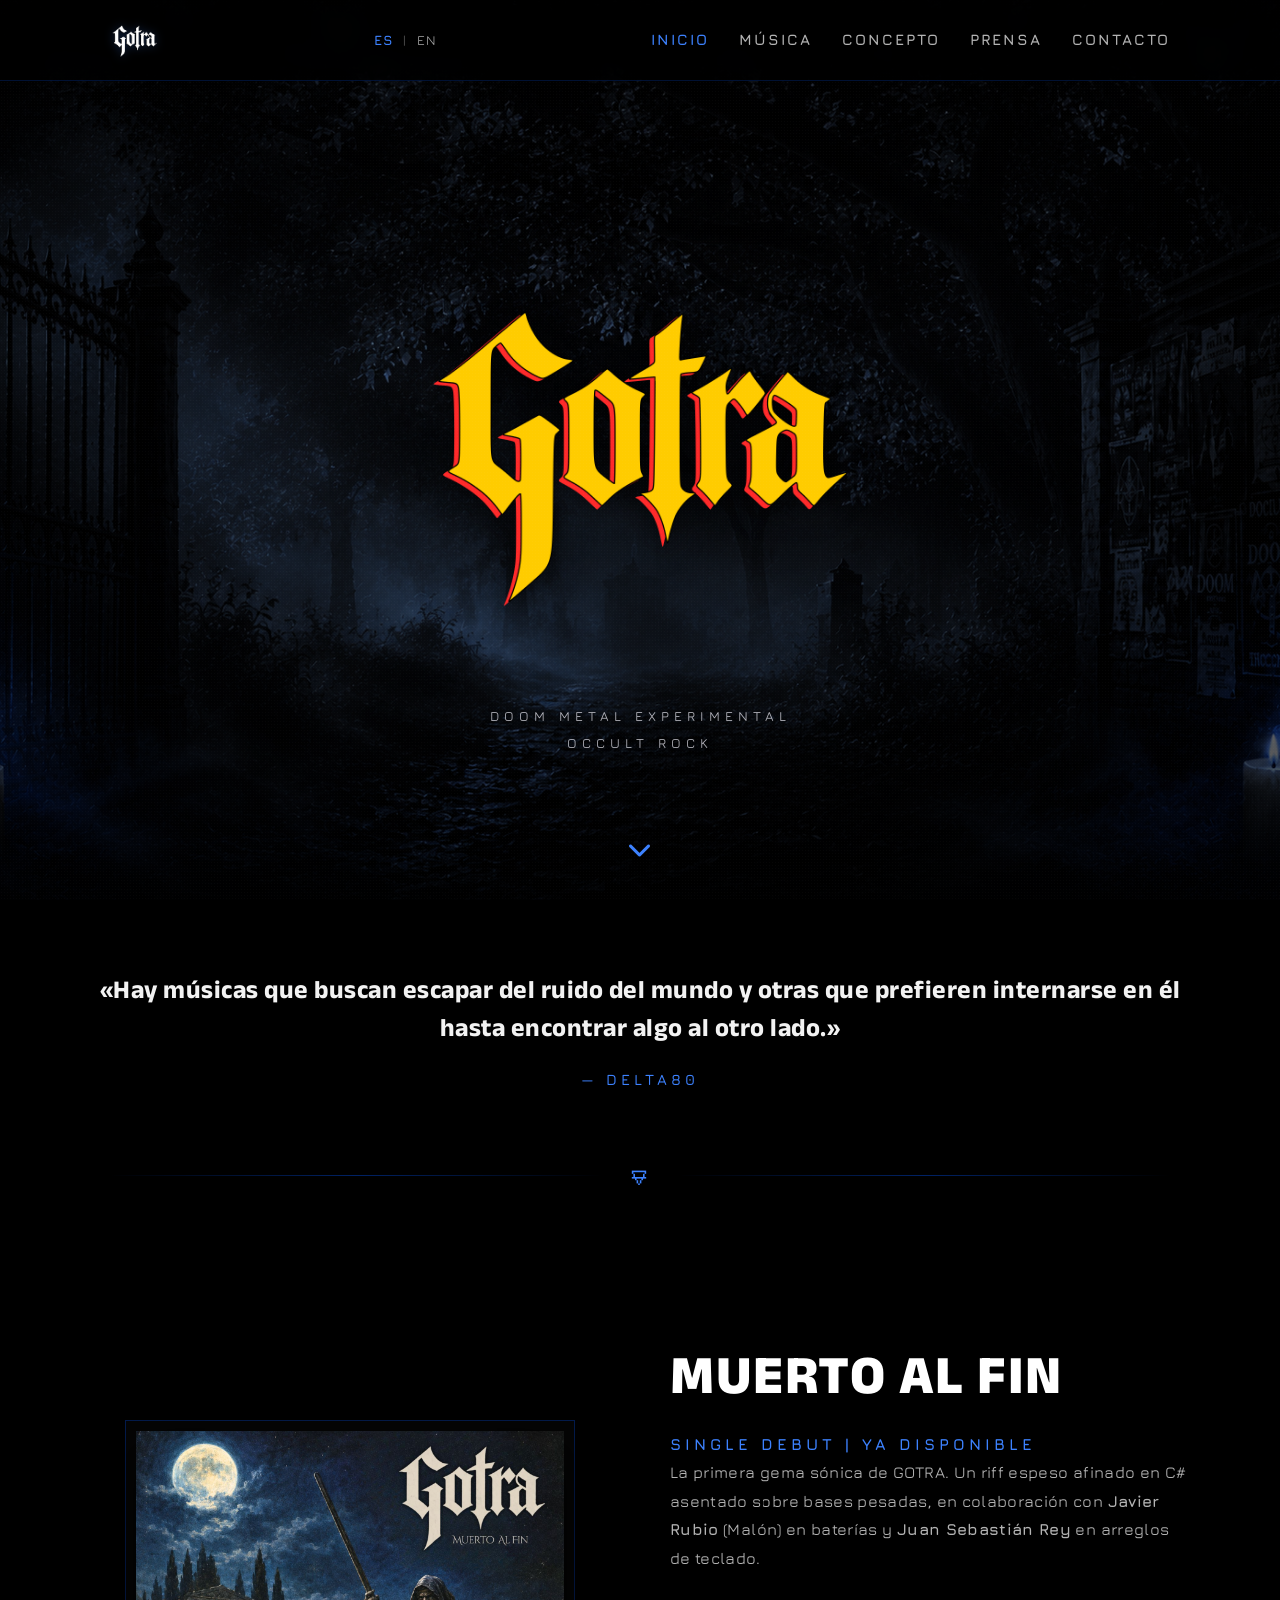
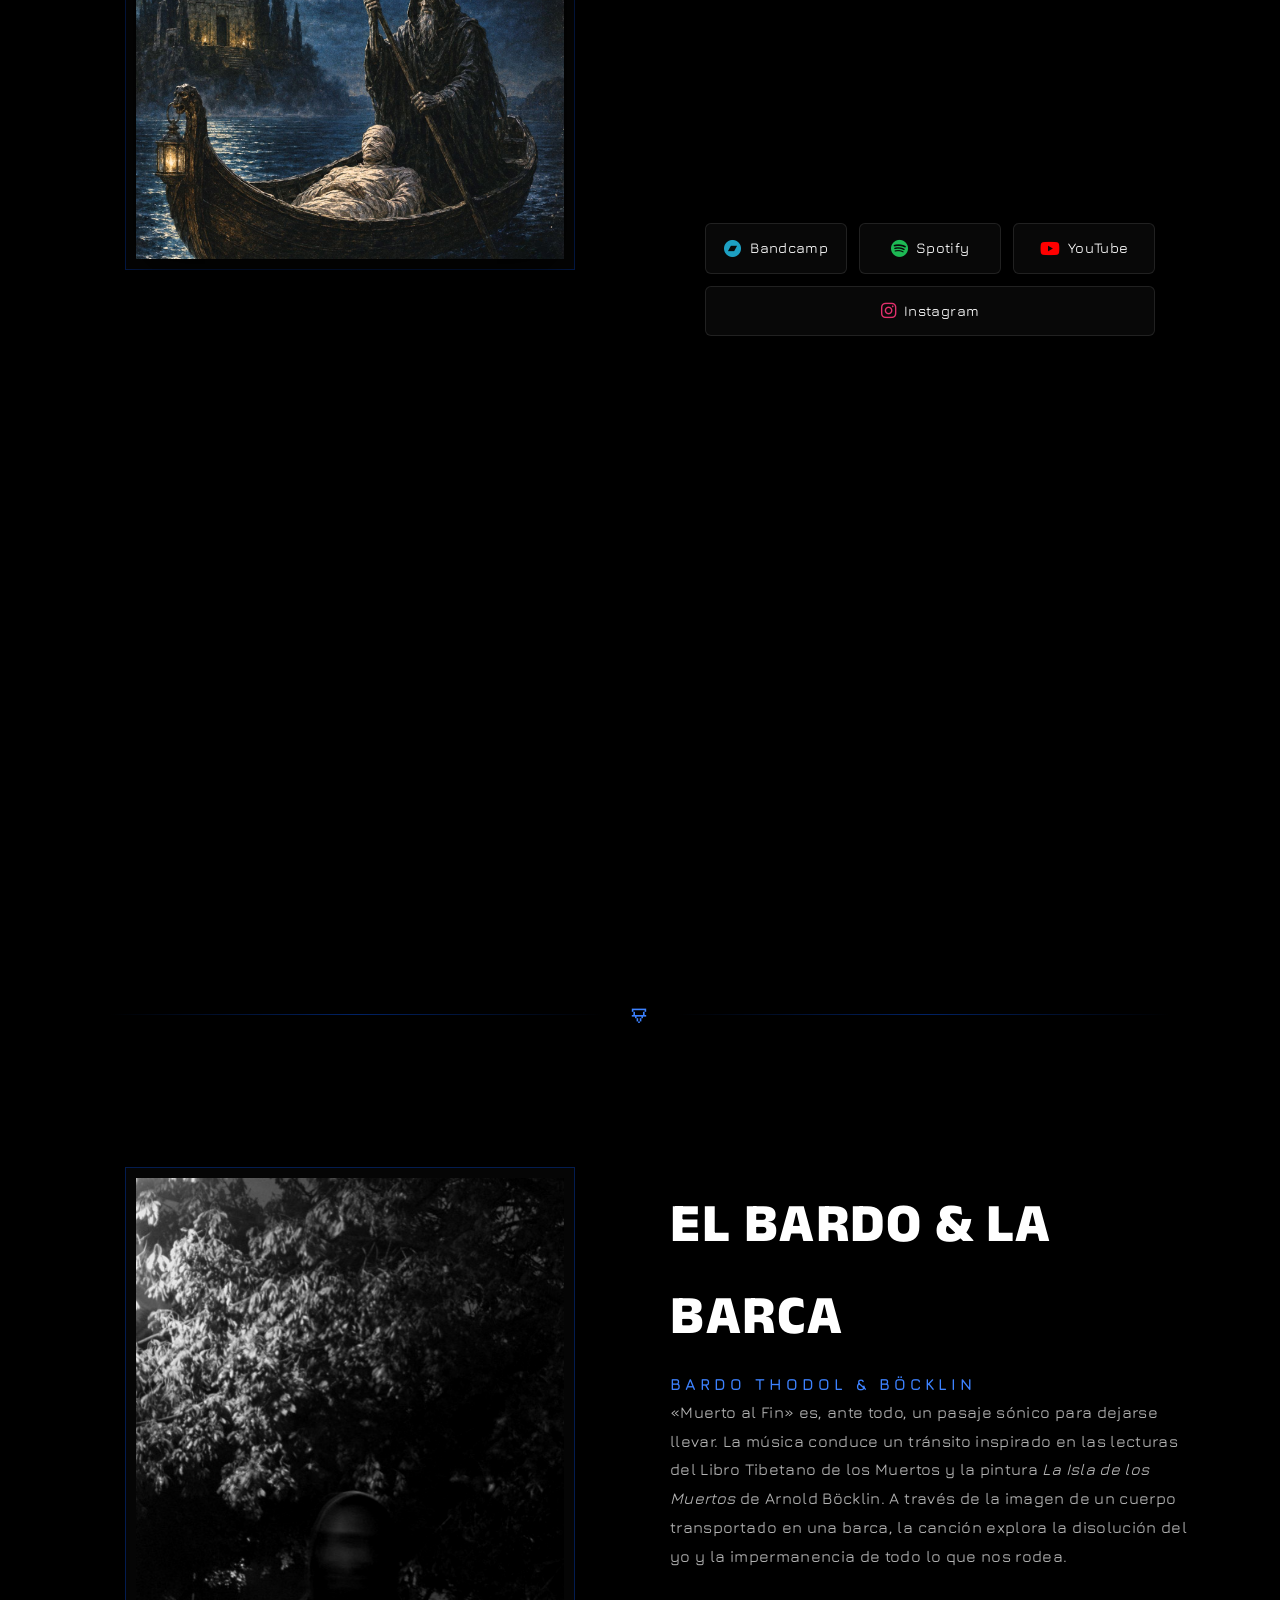
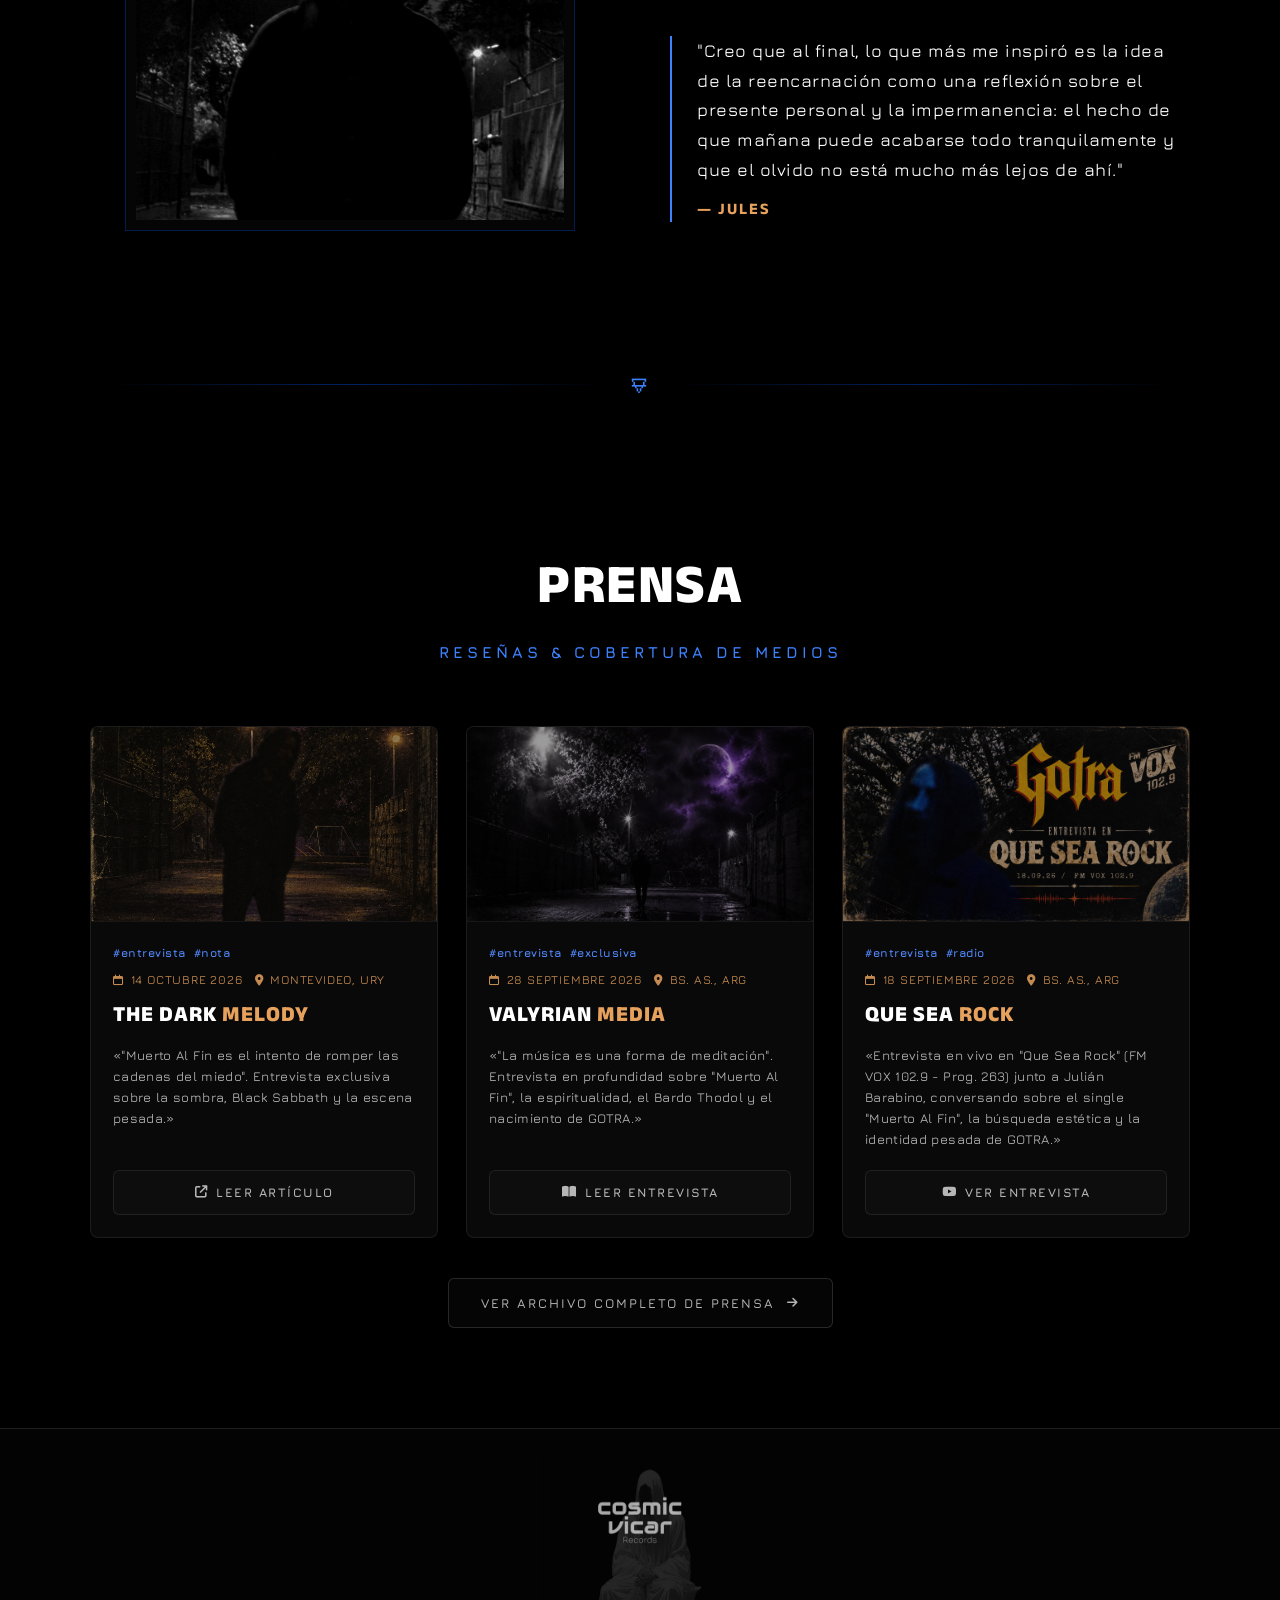
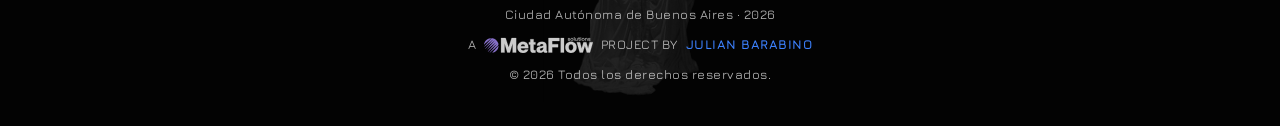
==== commit 2e04dd13: "style: pulir diseño con auditoría impeccable (remover glows de IA, ajustar contraste WCAG y sombras)" ====
--- a/index.html
+++ b/index.html
@@ -188,7 +188,7 @@
                 </p>
             </div>
             <div class="scroll-indicator">
-                <i class="fa-solid fa-chevron-down animate-bounce"></i>
+                <i class="fa-solid fa-chevron-down animate-scroll-nudge"></i>
             </div>
         </section>
 
--- a/index.css
+++ b/index.css
@@ -1,10 +1,12 @@
 /* --- CSS Design System: Iommi-Inspired Gothic & Psychedelic Doom --- */
 :root {
     --bg-dark: #000000;
-    --primary: #0055ff; /* Electric/Indigo Blue matching the photo */
-    --primary-glow: rgba(0, 85, 255, 0.4);
+    --primary: #3d82ff; /* Electric/Indigo Blue with WCAG AA contrast (5.8:1) */
+    --primary-glow: rgba(61, 130, 255, 0.25);
     --secondary: #e6a15c; /* Antique gold */
     --text-main: #ffffff;
+    --text-muted: rgba(255, 255, 255, 0.7); /* WCAG AAA contrast */
+    --text-light: #ffffff;
     --ease-out: cubic-bezier(0.23, 1, 0.32, 1);
     --ease-drawer: cubic-bezier(0.32, 0.72, 0, 1);
     --transition-fast: color 0.18s ease, background-color 0.18s ease, border-color 0.18s ease, opacity 0.18s ease;
@@ -132,7 +134,6 @@
 .nav-menu a:hover,
 .nav-menu a.active {
     color: var(--primary);
-    text-shadow: 0 0 8px var(--primary-glow);
 }
 
 .header-actions {
@@ -173,7 +174,6 @@
 .lang-btn.active {
     color: var(--primary);
     font-weight: bold;
-    text-shadow: 0 0 8px var(--primary-glow);
 }
 
 .lang-divider {
@@ -343,7 +343,6 @@
     font-weight: bold;
     color: var(--primary);
     line-height: 1;
-    text-shadow: 0 0 8px var(--primary-glow);
 }
 
 .time-label {
@@ -408,7 +407,6 @@
     text-transform: uppercase;
     font-style: normal;
     display: block;
-    text-shadow: 0 0 8px var(--primary-glow);
     text-align: center;
 }
 
@@ -495,15 +493,14 @@
     font-size: 1.6rem;
     color: var(--primary);
     margin: 0 25px;
-    text-shadow: 0 0 10px var(--primary-glow);
-    transition: text-shadow 0.3s ease;
     display: inline-block;
     line-height: 1;
     will-change: transform;
+    transition: transform 0.3s ease;
 }
 
 .diamond-icon:hover {
-    text-shadow: 0 0 20px var(--primary-glow);
+    transform: scale(1.1);
 }
 
 /* --- Grid & Columns Layout --- */
@@ -599,7 +596,7 @@
     border-color: var(--primary);
     color: var(--primary);
     transform: translateY(-2px);
-    box-shadow: 0 5px 15px var(--primary-glow);
+    box-shadow: 0 4px 14px rgba(0, 0, 0, 0.4);
 }
 
 .platform-btn i {
@@ -743,12 +740,12 @@
 .btn-primary {
     background: var(--primary);
     color: white;
-    box-shadow: 0 4px 15px var(--primary-glow);
+    box-shadow: 0 4px 14px rgba(0, 0, 0, 0.4);
 }
 
 .btn-primary:hover {
     transform: translateY(-2px);
-    box-shadow: 0 8px 25px rgba(0, 85, 255, 0.7);
+    box-shadow: 0 8px 24px rgba(0, 0, 0, 0.6);
 }
 
 .scroll-indicator {
@@ -765,9 +762,8 @@
     65% { transform: translateY(0); opacity: 0.7; }
 }
 
-.animate-scroll-nudge,
-.animate-bounce {
-    animation: scroll-nudge 2.4s cubic-bezier(0.25, 1, 0.5, 1) infinite;
+.animate-scroll-nudge {
+    animation: scroll-nudge 2.4s cubic-bezier(0.16, 1, 0.3, 1) infinite;
 }
 
 /* --- Footer (Exact Layout matching screenshot) --- */
@@ -779,7 +775,7 @@
     background: #030303;
     font-family: var(--font-body);
     font-size: 0.8rem;
-    color: rgba(255, 255, 255, 0.4);
+    color: var(--text-muted);
     letter-spacing: 0.5px;
 }
 
@@ -794,7 +790,7 @@
     background-size: contain;
     background-repeat: no-repeat;
     background-position: center;
-    opacity: 0.08; /* Transparencia muy sutil del 8% */
+    opacity: 0.16; /* Textura visible y sutil */
     pointer-events: none;
     z-index: 0;
 }
@@ -816,14 +812,14 @@
 }
 
 .blue-link {
-    color: #1e70e6;
+    color: var(--primary);
     font-weight: bold;
     text-transform: uppercase;
     transition: var(--transition-smooth);
 }
 
 .blue-link:hover {
-    color: #4b93f7;
+    color: #6ba6ff;
     text-decoration: underline;
 }
 
@@ -1066,7 +1062,7 @@
         background-size: contain;
         background-repeat: no-repeat;
         background-position: center;
-        opacity: 0.03; /* Reducido a 3% porque al ser más grande resalta más */
+        opacity: 0.16; /* Textura visible */
         pointer-events: none;
         z-index: 0;
     }
@@ -1238,26 +1234,24 @@
 @media (hover: hover) {
     .platform-link:hover:not(.disabled) {
         background: rgba(255, 255, 255, 0.08);
+        box-shadow: 0 4px 14px rgba(0, 0, 0, 0.5);
+        transform: translateY(-2px);
     }
     
     .platform-link.bandcamp:hover {
         border-color: #1da0c3;
-        box-shadow: 0 0 12px rgba(29, 160, 195, 0.35);
     }
 
     .platform-link.spotify:hover {
         border-color: #1DB954;
-        box-shadow: 0 0 12px rgba(29, 185, 84, 0.25);
     }
     
     .platform-link.youtube:hover {
         border-color: #FF0000;
-        box-shadow: 0 0 12px rgba(255, 0, 0, 0.25);
     }
 
     .platform-link.instagram:hover {
         border-color: #E1306C;
-        box-shadow: 0 0 12px rgba(225, 48, 108, 0.25);
     }
 }
 
@@ -1293,21 +1287,8 @@
     font-family: var(--font-body);
     font-size: 0.95rem;
     color: var(--secondary);
-    text-shadow: 0 0 10px rgba(0, 255, 255, 0.2);
     letter-spacing: 1px;
     margin: 0;
-    animation: pulse-glow 3s infinite ease-in-out;
-}
-
-@keyframes pulse-glow {
-    0%, 100% {
-        opacity: 0.8;
-        text-shadow: 0 0 8px rgba(0, 255, 255, 0.15);
-    }
-    50% {
-        opacity: 1;
-        text-shadow: 0 0 15px rgba(0, 255, 255, 0.4);
-    }
 }
 
 /* --- Sección Prensa (EPK Fichas & Carrusel) --- */
@@ -1363,9 +1344,9 @@
 }
 
 .press-card {
-    background: rgba(10, 5, 20, 0.3);
-    border: 1px solid rgba(168, 85, 247, 0.12);
-    border-radius: 12px;
+    background: rgba(15, 15, 15, 0.65);
+    border: 1px solid rgba(255, 255, 255, 0.08);
+    border-radius: 8px;
     overflow: hidden;
     display: flex;
     flex-direction: column;
@@ -1390,8 +1371,8 @@
 
 .press-card:hover,
 .press-card.active {
-    border-color: rgba(168, 85, 247, 0.55);
-    box-shadow: 0 10px 30px rgba(168, 85, 247, 0.25);
+    border-color: rgba(255, 255, 255, 0.25);
+    box-shadow: 0 10px 30px rgba(0, 0, 0, 0.8);
     transform: translateY(-5px);
 }
 
@@ -1402,9 +1383,9 @@
     transform: translateY(-50%);
     width: 45px;
     height: 45px;
-    border-radius: 50%;
-    background: rgba(10, 5, 20, 0.75);
-    border: 1px solid rgba(168, 85, 247, 0.25);
+    border-radius: 4px;
+    background: rgba(10, 10, 10, 0.85);
+    border: 1px solid rgba(255, 255, 255, 0.15);
     color: var(--text-main);
     display: none; /* Ocultar por defecto en mobile */
     align-items: center;
@@ -1434,7 +1415,7 @@
     background: var(--primary);
     border-color: var(--primary);
     color: #000;
-    box-shadow: 0 0 15px var(--primary-glow);
+    box-shadow: 0 4px 14px rgba(0, 0, 0, 0.5);
 }
 
 .press-card-image {
@@ -1442,8 +1423,8 @@
     width: 100%;
     aspect-ratio: 16/9;
     overflow: hidden;
-    background: #030105;
-    border-bottom: 1px solid rgba(168, 85, 247, 0.1);
+    background: #030303;
+    border-bottom: 1px solid rgba(255, 255, 255, 0.08);
 }
 
 .press-card-image img {
@@ -1465,7 +1446,7 @@
     max-height: 80%;
     width: auto;
     object-fit: contain;
-    filter: drop-shadow(0 0 8px rgba(168, 85, 247, 0.15));
+    filter: drop-shadow(0 2px 8px rgba(0, 0, 0, 0.6));
 }
 
 .press-card:hover .press-card-image img,
@@ -1494,8 +1475,7 @@
 
 .press-card:hover .press-hashtag,
 .press-card.active .press-hashtag {
-    color: #8bb3ff;
-    text-shadow: 0 0 8px rgba(0, 85, 255, 0.4);
+    color: var(--primary);
 }
 
 .press-card-content {
@@ -1571,10 +1551,10 @@
 
 .press-card:hover .btn-press,
 .press-card.active .btn-press {
-    background: rgba(168, 85, 247, 0.08);
-    border-color: rgba(168, 85, 247, 0.35);
-    color: var(--primary);
-    box-shadow: 0 0 12px rgba(168, 85, 247, 0.15);
+    background: rgba(61, 130, 255, 0.08);
+    border-color: var(--primary);
+    color: #ffffff;
+    box-shadow: 0 4px 14px rgba(0, 0, 0, 0.4);
 }
 
 /* --- Carousel Indicators / Bullets (Prensa) --- */
@@ -1600,7 +1580,7 @@
 .indicator-dot.active {
     width: 24px;
     background: var(--primary);
-    box-shadow: 0 0 10px var(--primary-glow);
+    box-shadow: none;
 }
 
 .carousel-counter {
@@ -1732,9 +1712,9 @@
 
 .press-filter-btn.active {
     color: #ffffff;
-    border-color: rgba(168, 85, 247, 0.6);
-    background: rgba(168, 85, 247, 0.12);
-    box-shadow: 0 0 16px rgba(168, 85, 247, 0.15);
+    border-color: var(--primary);
+    background: rgba(61, 130, 255, 0.12);
+    box-shadow: none;
 }
 
 /* Grilla Responsiva del Archivo de Prensa */
@@ -1758,9 +1738,9 @@
 }
 
 .press-archive-card {
-    background: rgba(10, 5, 20, 0.45);
-    border: 1px solid rgba(168, 85, 247, 0.14);
-    border-radius: 12px;
+    background: rgba(15, 15, 15, 0.65);
+    border: 1px solid rgba(255, 255, 255, 0.08);
+    border-radius: 8px;
     overflow: hidden;
     display: flex;
     flex-direction: column;
@@ -1771,9 +1751,9 @@
 }
 
 .press-archive-card:hover {
-    border-color: rgba(168, 85, 247, 0.55);
-    box-shadow: 0 12px 36px rgba(168, 85, 247, 0.22);
-    transform: translateY(-5px);
+    border-color: rgba(255, 255, 255, 0.25);
+    box-shadow: 0 12px 36px rgba(0, 0, 0, 0.85);
+    transform: translateY(-4px);
 }
 
 .press-archive-card.is-hidden {
@@ -1825,10 +1805,10 @@
 }
 
 .btn-press-archive:hover {
-    background: rgba(168, 85, 247, 0.08);
-    border-color: rgba(168, 85, 247, 0.45);
-    color: var(--primary);
-    box-shadow: 0 0 16px rgba(168, 85, 247, 0.18);
+    background: rgba(61, 130, 255, 0.08);
+    border-color: var(--primary);
+    color: #ffffff;
+    box-shadow: 0 4px 16px rgba(0, 0, 0, 0.5);
     transform: translateY(-2px);
 }
 
